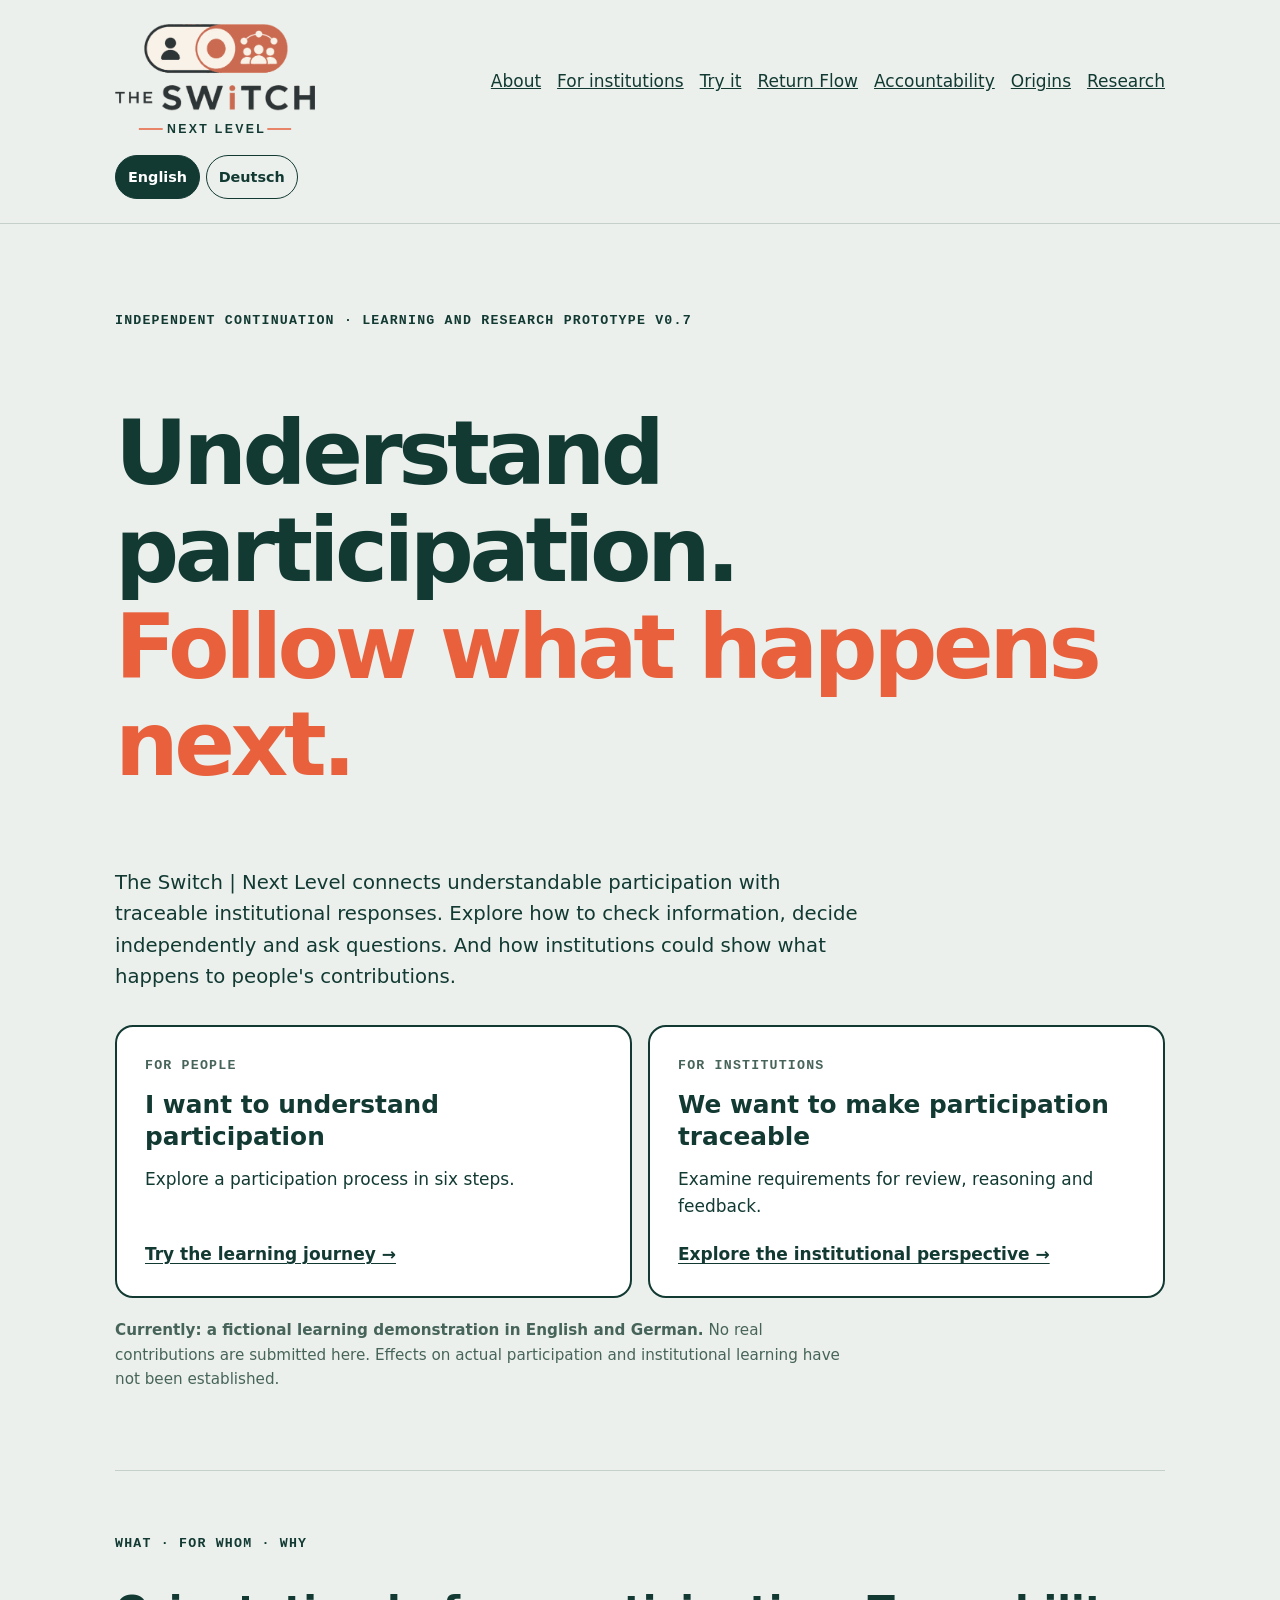
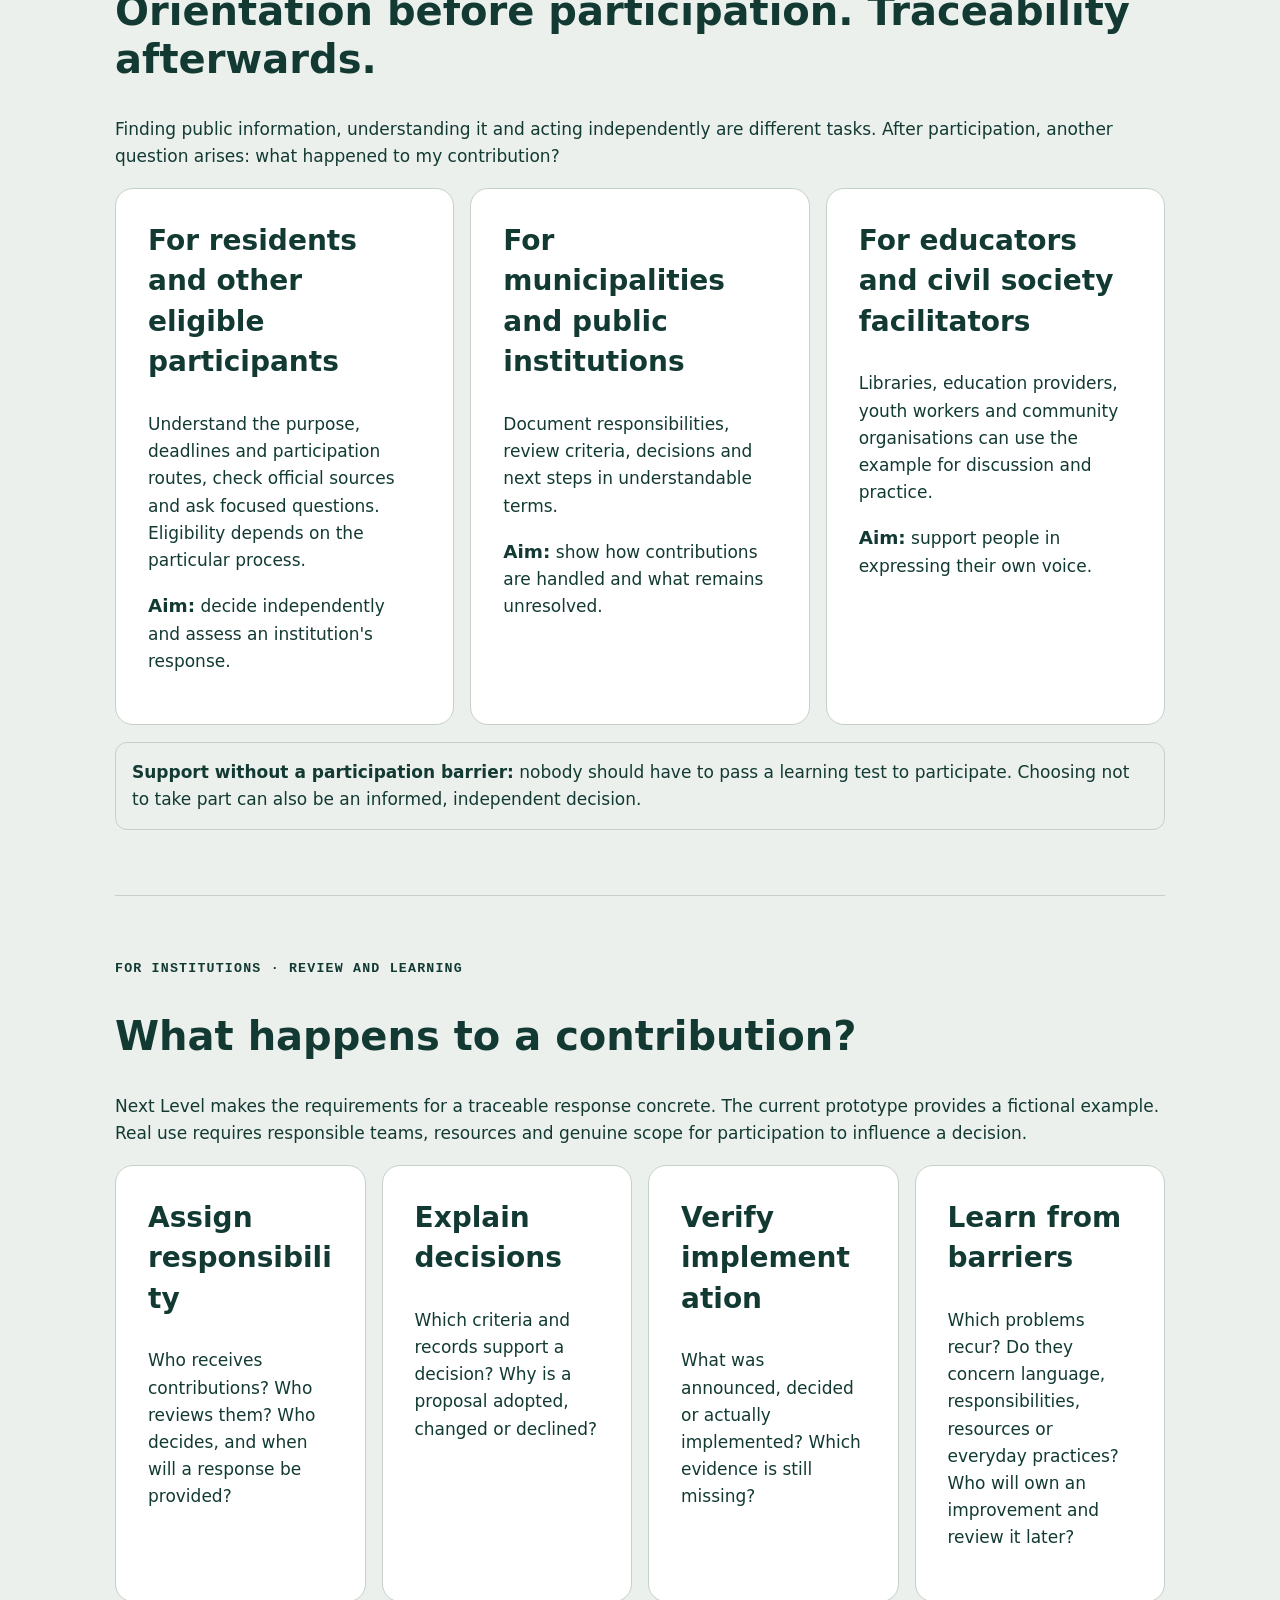
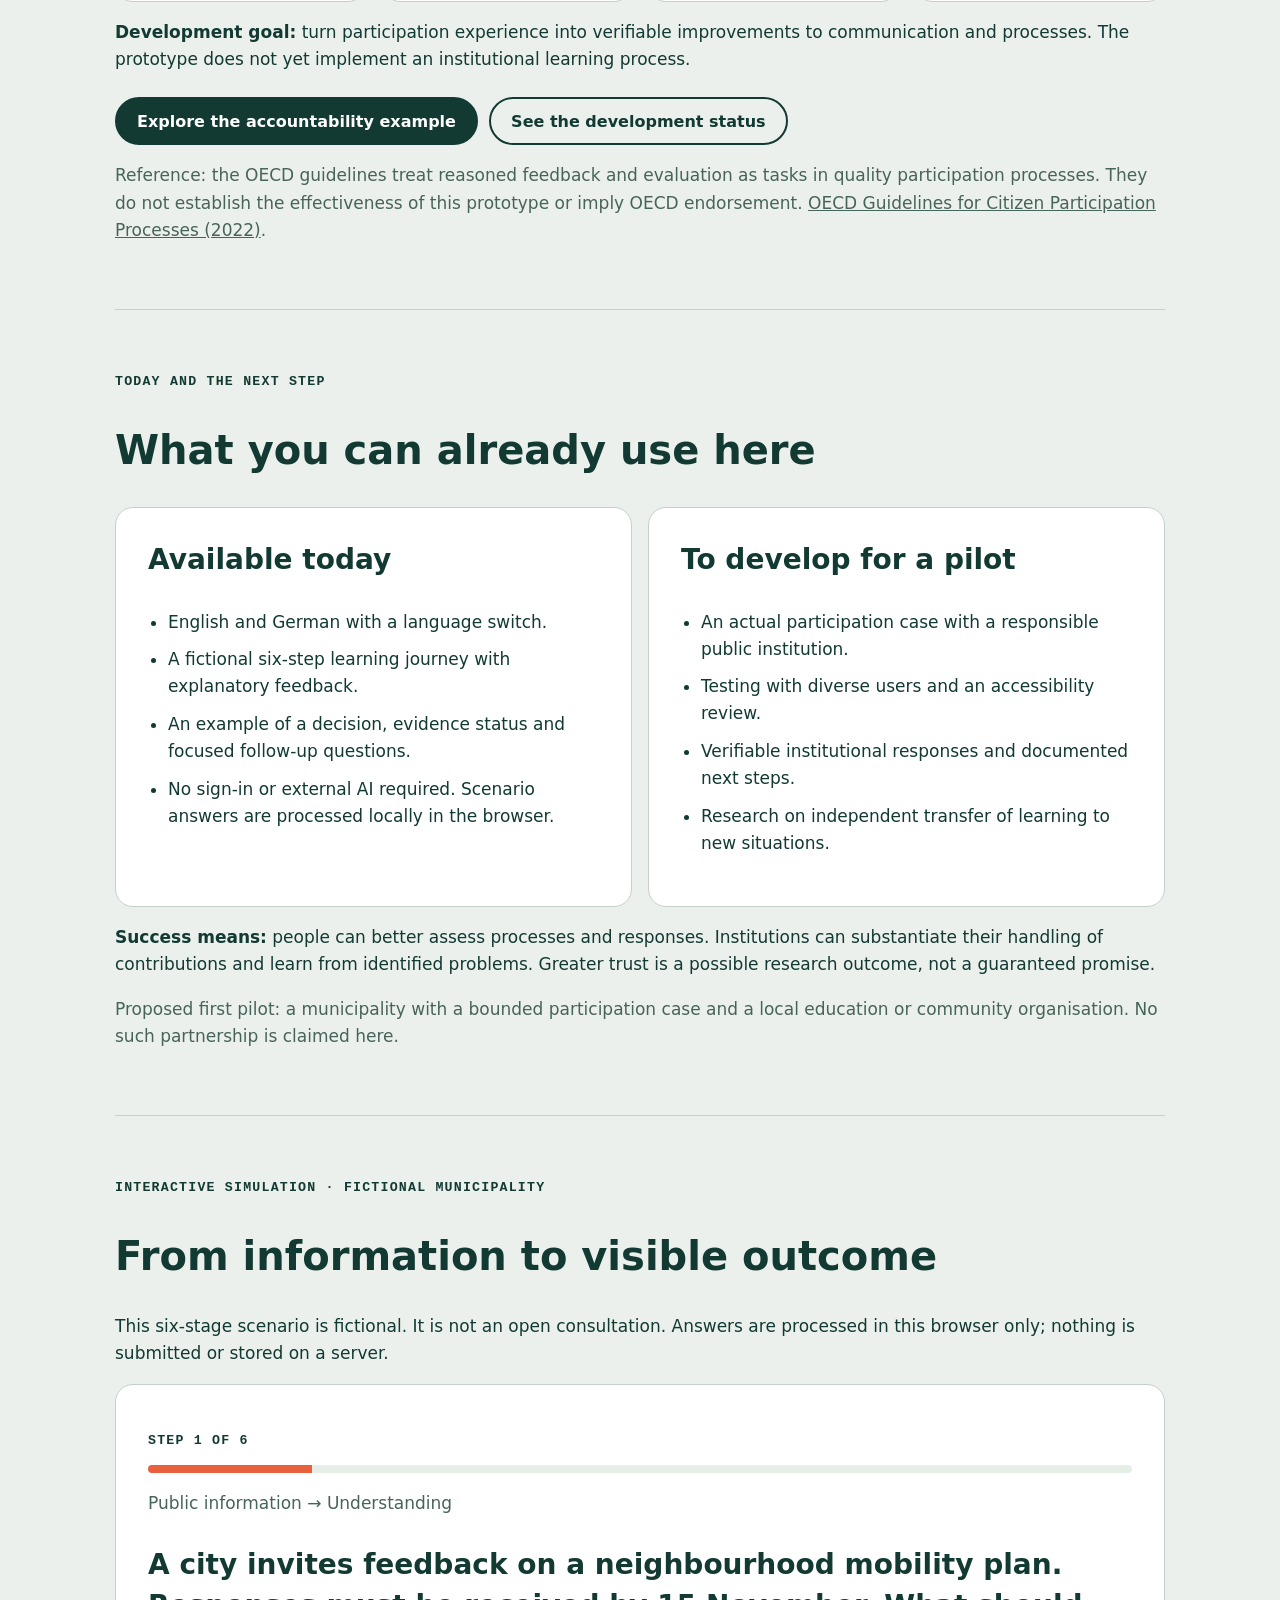
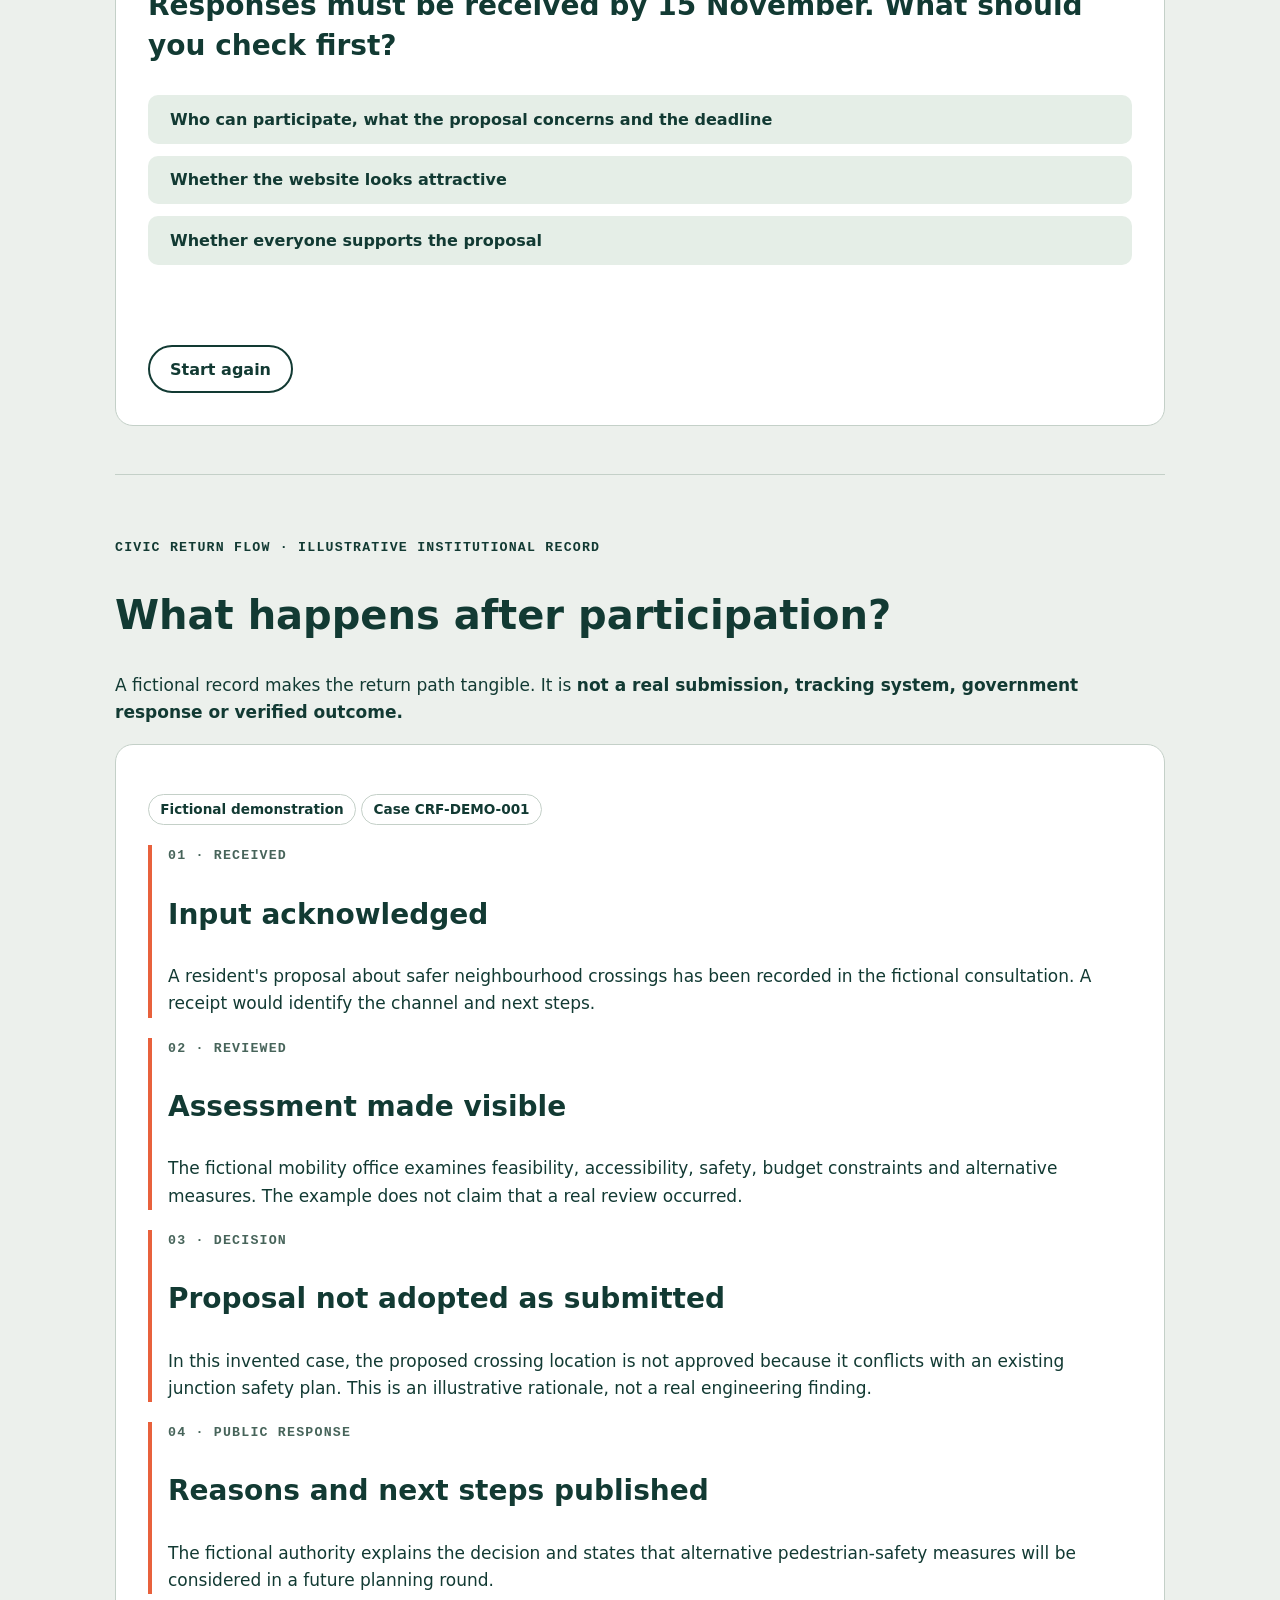
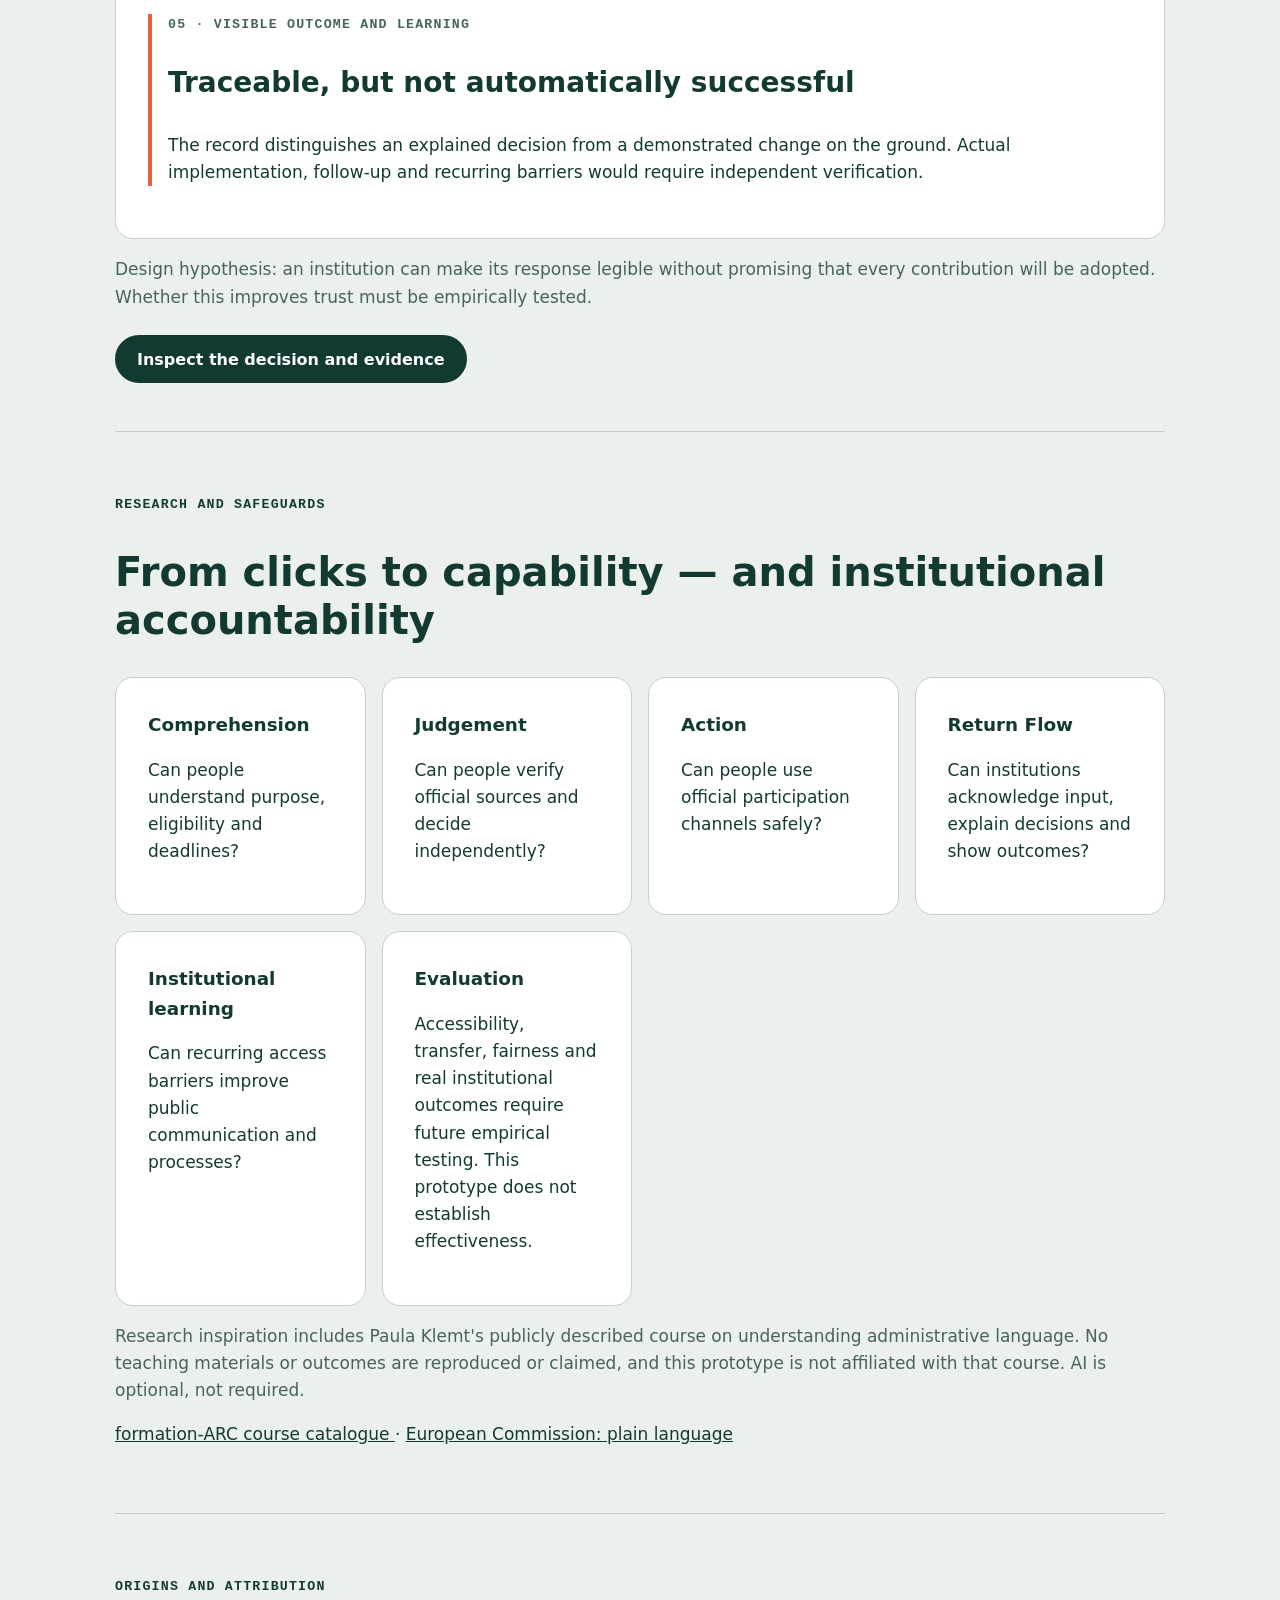
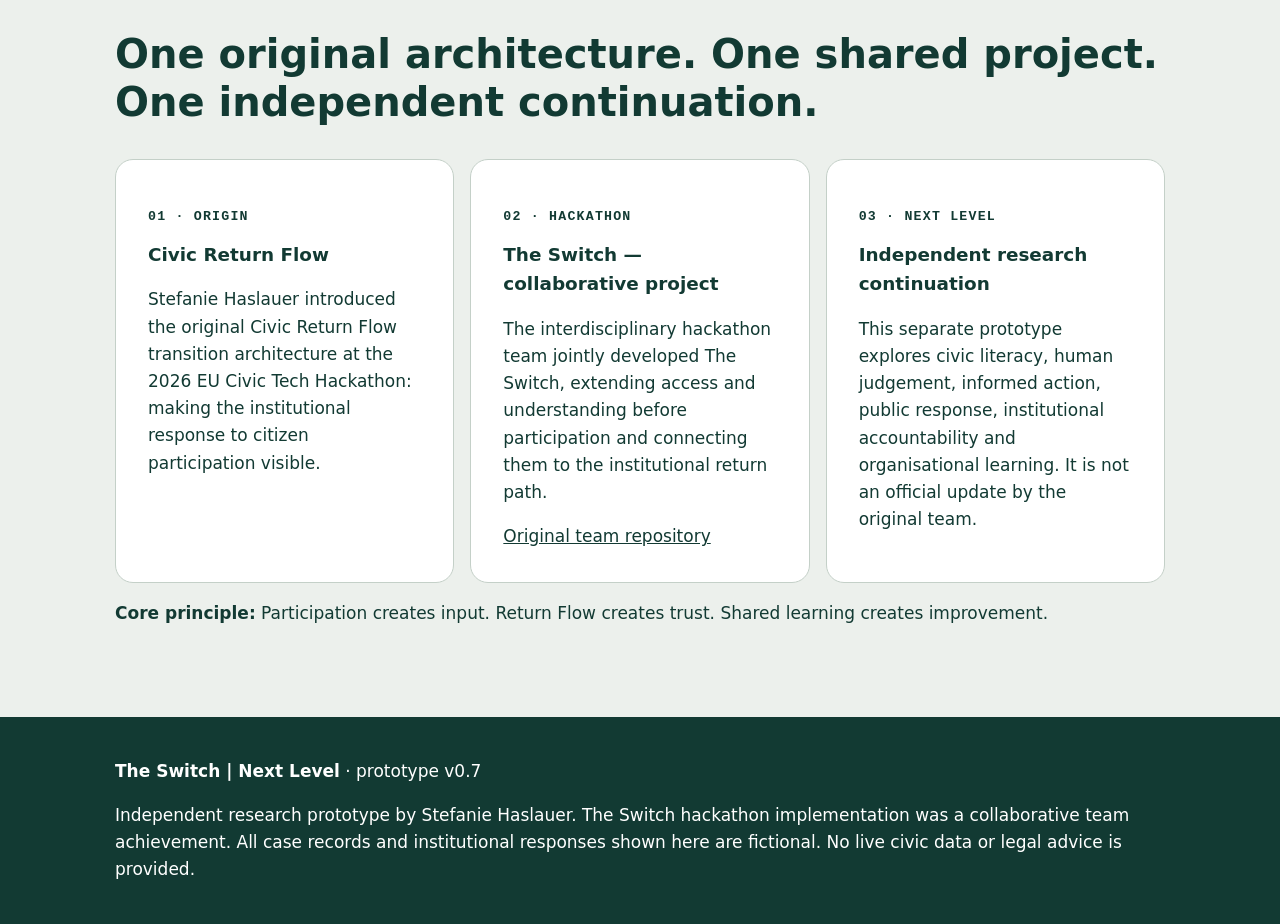
==== index.html @ 997b536d "Add files via upload" ====
<!doctype html>
<html lang="en">
<head>
<meta charset="utf-8">
<meta name="viewport" content="width=device-width, initial-scale=1">
<meta name="description" content="An independent, fictional civic participation prototype exploring understanding, informed action, institutional accountability and visible return flow.">
<title>The Switch | Next Level · English · v0.7</title>

<style>
:root {
  --ink: #123a33;
  --paper: #ecf0ec;
  --signal: #e8613c;
  --line: #c4d0c8;
  --muted: #47645a;
  --pale: #e5eee7;
}

* { box-sizing: border-box; }

html { scroll-behavior: smooth; }

body {
  margin: 0;
  background: var(--paper);
  color: var(--ink);
  font: 17px/1.6 system-ui, -apple-system, sans-serif;
}

header, main, footer {
  padding: 1.5rem max(5vw, calc((100vw - 1050px)/2));
}

header {
  display: flex;
  justify-content: space-between;
  gap: 1rem;
  flex-wrap: wrap;
  border-bottom: 1px solid var(--line);
}

nav {
  display: flex;
  gap: 1rem;
  flex-wrap: wrap;
}

a { color: inherit; }

a:focus-visible,
button:focus-visible {
  outline: 3px solid var(--signal);
  outline-offset: 4px;
}

h1 {
  font-size: clamp(2.8rem, 7vw, 5.6rem);
  line-height: 1.08;
  letter-spacing: -.05em;
}

h1 span,
.brand span {
  color: var(--signal);
}

h2 {
  font-size: clamp(1.7rem, 4vw, 2.5rem);
  line-height: 1.2;
}

h3 {
  font-size: clamp(1.35rem, 3.5vw, 1.75rem);
  line-height: 1.45;
}

.eyebrow,
.progress {
  font: 700 .83rem/1.6 ui-monospace, monospace;
  letter-spacing: .09em;
  text-transform: uppercase;
}

.hero { padding: 3rem 0 4rem; }

.lead {
  font-size: 1.23rem;
  max-width: 760px;
}

.section {
  padding: 3rem 0;
  border-top: 1px solid var(--line);
}

.grid {
  display: grid;
  grid-template-columns: repeat(auto-fit, minmax(min(100%,245px),1fr));
  gap: 1rem;
}

.card,
.demo,
.outcome {
  background: white;
  border: 1px solid var(--line);
  border-radius: 18px;
  padding: clamp(1.2rem,4vw,2rem);
}

.card strong { font-size: 1.15rem; }

.actions {
  display: flex;
  gap: .7rem;
  flex-wrap: wrap;
  margin-top: 1.5rem;
}

.button,
button {
  display: inline-block;
  border: 2px solid var(--ink);
  border-radius: 30px;
  background: var(--ink);
  color: white;
  padding: .8rem 1.25rem;
  font: 650 1rem system-ui;
  cursor: pointer;
  text-decoration: none;
  min-height: 48px;
}

.secondary {
  background: transparent;
  color: var(--ink);
}

.options {
  display: grid;
  gap: .75rem;
  margin: 1.5rem 0;
}

.options button {
  background: var(--pale);
  color: var(--ink);
  border-radius: 10px;
  border: 2px solid transparent;
  text-align: left;
  width: 100%;
  transition: border-color .15s;
}

.options button:hover:not(:disabled),
.options button.selected {
  border-color: var(--ink);
}

.options button.correct {
  border-color: #25725a;
  background: #e4f3ea;
}

.options button.incorrect {
  border-color: #a64d33;
  background: #fff0e9;
}

.options button:disabled {
  cursor: default;
  opacity: 1;
}

.feedback {
  font-weight: 650;
  min-height: 2rem;
}

.feedback[data-state="error"] {
  color: #963d29;
}

.muted { color: var(--muted); }

.track {
  height: 8px;
  background: var(--pale);
  border-radius: 8px;
  overflow: hidden;
}

.track span {
  display: block;
  height: 100%;
  background: var(--signal);
}

.record {
  border-left: 4px solid var(--signal);
  padding: 0 0 0 1rem;
  margin: 1.25rem 0;
}

.record p { margin: .3rem 0; }

.record .eyebrow { color: var(--muted); }

.pill {
  display: inline-block;
  border: 1px solid var(--line);
  border-radius: 999px;
  padding: .25rem .7rem;
  font-size: .85rem;
  font-weight: 700;
}

.notice {
  border: 1px solid var(--line);
  border-radius: 12px;
  padding: 1rem;
  background: var(--paper);
}

.hidden,
[hidden] {
  display: none !important;
}

footer {
  background: var(--ink);
  color: white;
}

footer a { color: #f5d77b; }

@media(max-width:600px) {
  header, main, footer {
    padding-left: 1rem;
    padding-right: 1rem;
  }

  .actions > * {
    width: 100%;
    text-align: center;
  }
}

@media(prefers-reduced-motion:reduce) {
  html { scroll-behavior: auto; }
  .options button { transition: none; }
}

.brand { display: inline-flex; flex: 0 0 auto; text-decoration: none; }
.brand-logo { display: block; width: 200px; max-width: 100%; height: auto; }
header { align-items: center; }
@media(max-width:600px) { .brand-logo { width: 174px; } }

.language-switch { display:flex; gap:.35rem; align-items:center; flex-wrap:wrap; }
.language-switch a { display:inline-flex; align-items:center; justify-content:center; min-height:44px; padding:.35rem .75rem; border:1px solid var(--ink); border-radius:999px; text-decoration:none; font:700 .9rem/1.3 system-ui,sans-serif; }
.language-switch a[aria-current="page"] { background:var(--ink); color:#fff; }
h1,h2,h3,.eyebrow,button { overflow-wrap:anywhere; }
html[lang="de"] h1 { font-size:clamp(2.4rem,6.6vw,5.2rem); hyphens:auto; }
@media(max-width:600px) { .language-switch { width:100%; } }

.entry-grid { display:grid; grid-template-columns:repeat(2,minmax(0,1fr)); gap:1rem; margin:2rem 0 1.25rem; }
.entry-card { display:flex; flex-direction:column; gap:.8rem; padding:clamp(1.2rem,3vw,1.75rem); border:2px solid var(--ink); border-radius:18px; background:#fff; text-decoration:none; min-width:0; }
.entry-card strong { font-size:clamp(1.25rem,2.5vw,1.55rem); line-height:1.3; }
.entry-card .eyebrow { color:var(--muted); }
.entry-link { margin-top:auto; padding-top:.5rem; font-weight:750; text-decoration:underline; text-underline-offset:.2em; }
.entry-card:hover { background:var(--pale); }
.prototype-note { max-width:76ch; font-size:.95rem; color:var(--muted); }
.card h3 { margin-top:0; }
.card ul { padding-left:1.25rem; }
.card li + li { margin-top:.65rem; }
@media(max-width:650px) { .entry-grid { grid-template-columns:minmax(0,1fr); } }
</style>
<link rel="alternate" hreflang="en" href="./index.html">
<link rel="alternate" hreflang="de" href="./index-de.html">
</head>

<body>

<header>
  <a class="brand" href="./index.html" aria-label="The Switch Next Level home"><img class="brand-logo" src="./assets/the-switch-next-level-logo.svg" alt="The Switch | Next Level" width="520" height="300"></a>

  <nav aria-label="Main navigation">
    <a href="#purpose">About</a>
    <a href="#institutions">For institutions</a>
    <a href="#demo">Try it</a>
    <a href="#return-flow">Return Flow</a>
    <a href="./accountability.html#decision">Accountability</a>
    <a href="#journey">Origins</a>
    <a href="#research">Research</a>
  </nav>
<nav class="language-switch" aria-label="Choose language"><a href="./index.html" lang="en" hreflang="en" aria-current="page">English</a><a href="./index-de.html" lang="de" hreflang="de">Deutsch</a></nav></header>

<main>

<section class="hero" aria-labelledby="hero-title">
<p class="eyebrow">Independent continuation · Learning and research prototype v0.7</p>
<h1 id="hero-title">Understand participation.<br><span>Follow what happens next.</span></h1>
<p class="lead">The Switch | Next Level connects understandable participation with traceable institutional responses. Explore how to check information, decide independently and ask questions. And how institutions could show what happens to people's contributions.</p>
<div class="entry-grid">
<a class="entry-card" href="#demo"><span class="eyebrow">For people</span><strong>I want to understand participation</strong><span>Explore a participation process in six steps.</span><span class="entry-link">Try the learning journey →</span></a>
<a class="entry-card" href="#institutions"><span class="eyebrow">For institutions</span><strong>We want to make participation traceable</strong><span>Examine requirements for review, reasoning and feedback.</span><span class="entry-link">Explore the institutional perspective →</span></a>
</div>
<p class="prototype-note"><strong>Currently: a fictional learning demonstration in English and German.</strong> No real contributions are submitted here. Effects on actual participation and institutional learning have not been established.</p>
</section>
<section class="section" id="purpose" aria-labelledby="purpose-title">
<p class="eyebrow">What · for whom · why</p><h2 id="purpose-title">Orientation before participation. Traceability afterwards.</h2>
<p>Finding public information, understanding it and acting independently are different tasks. After participation, another question arises: what happened to my contribution?</p>
<div class="grid">
<article class="card"><h3>For residents and other eligible participants</h3><p>Understand the purpose, deadlines and participation routes, check official sources and ask focused questions. Eligibility depends on the particular process.</p><p><strong>Aim:</strong> decide independently and assess an institution's response.</p></article>
<article class="card"><h3>For municipalities and public institutions</h3><p>Document responsibilities, review criteria, decisions and next steps in understandable terms.</p><p><strong>Aim:</strong> show how contributions are handled and what remains unresolved.</p></article>
<article class="card"><h3>For educators and civil society facilitators</h3><p>Libraries, education providers, youth workers and community organisations can use the example for discussion and practice.</p><p><strong>Aim:</strong> support people in expressing their own voice.</p></article>
</div>
<p class="notice"><strong>Support without a participation barrier:</strong> nobody should have to pass a learning test to participate. Choosing not to take part can also be an informed, independent decision.</p>
</section>
<section class="section" id="institutions" aria-labelledby="institutions-title">
<p class="eyebrow">For institutions · Review and learning</p><h2 id="institutions-title">What happens to a contribution?</h2>
<p>Next Level makes the requirements for a traceable response concrete. The current prototype provides a fictional example. Real use requires responsible teams, resources and genuine scope for participation to influence a decision.</p>
<div class="grid">
<article class="card"><h3>Assign responsibility</h3><p>Who receives contributions? Who reviews them? Who decides, and when will a response be provided?</p></article>
<article class="card"><h3>Explain decisions</h3><p>Which criteria and records support a decision? Why is a proposal adopted, changed or declined?</p></article>
<article class="card"><h3>Verify implementation</h3><p>What was announced, decided or actually implemented? Which evidence is still missing?</p></article>
<article class="card"><h3>Learn from barriers</h3><p>Which problems recur? Do they concern language, responsibilities, resources or everyday practices? Who will own an improvement and review it later?</p></article>
</div>
<p><strong>Development goal:</strong> turn participation experience into verifiable improvements to communication and processes. The prototype does not yet implement an institutional learning process.</p>
<div class="actions"><a class="button" href="./accountability.html#decision">Explore the accountability example</a><a class="button secondary" href="#status">See the development status</a></div>
<p class="muted">Reference: the OECD guidelines treat reasoned feedback and evaluation as tasks in quality participation processes. They do not establish the effectiveness of this prototype or imply OECD endorsement. <a href="https://doi.org/10.1787/f765caf6-en">OECD Guidelines for Citizen Participation Processes (2022)</a>.</p>
</section>
<section class="section" id="status" aria-labelledby="status-title">
<p class="eyebrow">Today and the next step</p><h2 id="status-title">What you can already use here</h2>
<div class="grid">
<article class="card"><h3>Available today</h3><ul><li>English and German with a language switch.</li><li>A fictional six-step learning journey with explanatory feedback.</li><li>An example of a decision, evidence status and focused follow-up questions.</li><li>No sign-in or external AI required. Scenario answers are processed locally in the browser.</li></ul></article>
<article class="card"><h3>To develop for a pilot</h3><ul><li>An actual participation case with a responsible public institution.</li><li>Testing with diverse users and an accessibility review.</li><li>Verifiable institutional responses and documented next steps.</li><li>Research on independent transfer of learning to new situations.</li></ul></article>
</div>
<p><strong>Success means:</strong> people can better assess processes and responses. Institutions can substantiate their handling of contributions and learn from identified problems. Greater trust is a possible research outcome, not a guaranteed promise.</p>
<p class="muted">Proposed first pilot: a municipality with a bounded participation case and a local education or community organisation. No such partnership is claimed here.</p>
</section>



<section class="section" id="demo">

  <p class="eyebrow">
    Interactive simulation · fictional municipality
  </p>

  <h2>From information to visible outcome</h2>

  <p>
    This six-stage scenario is fictional.
    It is not an open consultation.
    Answers are processed in this browser only;
    nothing is submitted or stored on a server.
  </p>

  <div class="demo"
       id="scenario"
       aria-label="Interactive civic participation scenario">

    <p class="progress" id="progress">STEP 1 OF 6</p>

    <div class="track" aria-hidden="true">
      <span id="bar" style="width:16.67%"></span>
    </div>

    <p class="muted" id="stage"></p>
    <h3 id="question"></h3>

    <div class="options"
         id="options"
         role="group"
         aria-label="Answer choices">
    </div>

    <p class="feedback"
       id="feedback"
       role="status"
       aria-live="polite">
    </p>

    <div class="actions">
      <button id="next" type="button" hidden>
        Continue
      </button>

      <button id="restart"
              type="button"
              class="secondary">
        Start again
      </button>
    </div>

  </div>

  <div class="outcome hidden"
       id="completion"
       tabindex="-1"
       aria-labelledby="complete-heading">

    <p class="eyebrow">Journey complete · 6 of 6</p>

    <h3 id="complete-heading">
      You have reached the institutional return path.
    </h3>

    <p>
      You checked the information, interpreted the deadline,
      verified the source, made an independent choice
      and explored what an accountable public response could look like.
    </p>

    <p>
      <strong>The important distinction:</strong>
      This is a learning demonstration, not evidence that a real
      institution has responded or that trust has increased.
    </p>

    <div class="actions">

      <a class="button" href="#return-flow">
        Inspect the fictional return record
      </a>

      <a class="button secondary"
         href="./accountability.html#decision">
        Examine institutional accountability
      </a>

      <button id="play-again"
              class="secondary"
              type="button">
        Play again
      </button>

    </div>
  </div>

</section>

<section class="section" id="return-flow">

  <p class="eyebrow">
    Civic Return Flow · illustrative institutional record
  </p>

  <h2>What happens after participation?</h2>

  <p>
    A fictional record makes the return path tangible.
    It is <strong>not a real submission, tracking system,
    government response or verified outcome.</strong>
  </p>

  <div class="outcome">

    <p>
      <span class="pill">Fictional demonstration</span>
      <span class="pill">Case CRF-DEMO-001</span>
    </p>

    <div class="record">
      <p class="eyebrow">01 · Received</p>
      <h3>Input acknowledged</h3>
      <p>
        A resident's proposal about safer neighbourhood crossings
        has been recorded in the fictional consultation.
        A receipt would identify the channel and next steps.
      </p>
    </div>

    <div class="record">
      <p class="eyebrow">02 · Reviewed</p>
      <h3>Assessment made visible</h3>
      <p>
        The fictional mobility office examines feasibility,
        accessibility, safety, budget constraints and alternative measures.
        The example does not claim that a real review occurred.
      </p>
    </div>

    <div class="record">
      <p class="eyebrow">03 · Decision</p>
      <h3>Proposal not adopted as submitted</h3>
      <p>
        In this invented case, the proposed crossing location
        is not approved because it conflicts with an existing
        junction safety plan.
        This is an illustrative rationale,
        not a real engineering finding.
      </p>
    </div>

    <div class="record">
      <p class="eyebrow">04 · Public response</p>
      <h3>Reasons and next steps published</h3>
      <p>
        The fictional authority explains the decision and states
        that alternative pedestrian-safety measures will be considered
        in a future planning round.
      </p>
    </div>

    <div class="record">
      <p class="eyebrow">05 · Visible outcome and learning</p>
      <h3>Traceable, but not automatically successful</h3>
      <p>
        The record distinguishes an explained decision
        from a demonstrated change on the ground.
        Actual implementation, follow-up and recurring barriers
        would require independent verification.
      </p>
    </div>

  </div>

  <p class="muted">
    Design hypothesis: an institution can make its response legible
    without promising that every contribution will be adopted.
    Whether this improves trust must be empirically tested.
  </p>

  <div class="actions">
    <a class="button"
       href="./accountability.html#decision">
      Inspect the decision and evidence
    </a>
  </div>

</section>

<section class="section" id="research">

  <p class="eyebrow">Research and safeguards</p>

  <h2>
    From clicks to capability —
    and institutional accountability
  </h2>

  <div class="grid">

    <article class="card">
      <strong>Comprehension</strong>
      <p>
        Can people understand purpose, eligibility and deadlines?
      </p>
    </article>

    <article class="card">
      <strong>Judgement</strong>
      <p>
        Can people verify official sources and decide independently?
      </p>
    </article>

    <article class="card">
      <strong>Action</strong>
      <p>
        Can people use official participation channels safely?
      </p>
    </article>

    <article class="card">
      <strong>Return Flow</strong>
      <p>
        Can institutions acknowledge input,
        explain decisions and show outcomes?
      </p>
    </article>

    <article class="card">
      <strong>Institutional learning</strong>
      <p>
        Can recurring access barriers improve
        public communication and processes?
      </p>
    </article>

    <article class="card">
      <strong>Evaluation</strong>
      <p>
        Accessibility, transfer, fairness and real institutional
        outcomes require future empirical testing.
        This prototype does not establish effectiveness.
      </p>
    </article>

  </div>

  <p class="muted">
    Research inspiration includes Paula Klemt's publicly described
    course on understanding administrative language.
    No teaching materials or outcomes are reproduced or claimed,
    and this prototype is not affiliated with that course.
    AI is optional, not required.
  </p>

  <p>
    <a href="https://formation-arc.ch/de/kursangebot">
      formation-ARC course catalogue
    </a>
    ·
    <a href="https://commission.europa.eu/about/departments-and-executive-agencies/translation/plain-language_en">
      European Commission: plain language
    </a>
  </p>

</section>

<section class="section" id="journey">

  <p class="eyebrow">Origins and attribution</p>

  <h2>
    One original architecture.
    One shared project.
    One independent continuation.
  </h2>

  <div class="grid">

    <article class="card">
      <p class="eyebrow">01 · Origin</p>
      <strong>Civic Return Flow</strong>
      <p>
        Stefanie Haslauer introduced the original Civic Return Flow
        transition architecture at the 2026 EU Civic Tech Hackathon:
        making the institutional response to citizen participation visible.
      </p>
    </article>

    <article class="card">
      <p class="eyebrow">02 · Hackathon</p>
      <strong>The Switch — collaborative project</strong>
      <p>
        The interdisciplinary hackathon team jointly developed The Switch,
        extending access and understanding before participation and
        connecting them to the institutional return path.
      </p>
      <a href="https://github.com/kogre/the-switch">
        Original team repository
      </a>
    </article>

    <article class="card">
      <p class="eyebrow">03 · Next Level</p>
      <strong>Independent research continuation</strong>
      <p>
        This separate prototype explores civic literacy, human judgement,
        informed action, public response, institutional accountability
        and organisational learning.
        It is not an official update by the original team.
      </p>
    </article>

  </div>

  <p>
    <strong>Core principle:</strong>
    Participation creates input.
    Return Flow creates trust.
    Shared learning creates improvement.
  </p>

</section>
</main>

<footer>
  <p>
    <strong>The Switch | Next Level</strong>
    · prototype v0.7
  </p>

  <p>
    Independent research prototype by Stefanie Haslauer.
    The Switch hackathon implementation was a collaborative team achievement.
    All case records and institutional responses shown here are fictional.
    No live civic data or legal advice is provided.
  </p>
</footer>

<script>
'use strict';

const steps = [
  {
    stage: 'Public information → Understanding',
    q: 'A city invites feedback on a neighbourhood mobility plan. Responses must be received by 15 November. What should you check first?',
    a: [
      'Who can participate, what the proposal concerns and the deadline',
      'Whether the website looks attractive',
      'Whether everyone supports the proposal'
    ],
    right: 0,
    why: 'Correct. Establish the purpose, eligibility and deadline before choosing whether to participate.',
    hint: 'Check the consultation’s purpose, eligibility criteria and actual deadline.'
  },
  {
    stage: 'Understanding → Context translation',
    q: 'What does “Submissions must be received by 15 November” mean?',
    a: [
      'I can submit at any later date',
      'My response must reach the organiser by the deadline',
      'The public meeting takes place on that date'
    ],
    right: 1,
    why: 'Correct. The organiser must receive the response by the deadline; it is not necessarily an event date.',
    hint: 'Focus on the difference between sending a response and the organiser receiving it.'
  },
  {
    stage: 'Context translation → Human judgement',
    q: 'A social media post claims to link to the official consultation. What should you do?',
    a: [
      'Share the link with my personal details',
      'Check the municipality’s verified website',
      'Assume it is genuine because it looks professional'
    ],
    right: 1,
    why: 'Correct. Verify the official source before acting.',
    hint: 'A professional appearance does not establish authenticity.'
  },
  {
    stage: 'Human judgement → Citizen voice',
    q: 'How can you participate while protecting your autonomy and privacy?',
    a: [
      'Post sensitive details on a public forum',
      'Let an AI submit an opinion without reviewing it',
      'Use the verified official channel and review what I submit'
    ],
    right: 2,
    why: 'Correct. Your contribution should remain your informed choice. Nothing is submitted in this simulation.',
    hint: 'Keep control of your own contribution and avoid disclosing unnecessary personal data.'
  },
  {
    stage: 'Citizen voice → Institutional review',
    q: 'After a real submission, what should an accountable institution ideally provide?',
    a: [
      'Acknowledgement and an explanation of the review process',
      'A guarantee that every suggestion is adopted',
      'No information until the final decision'
    ],
    right: 0,
    why: 'Correct. Acknowledgement and review transparency make the institutional return path visible. This is a design goal, not a claim about a real city.',
    hint: 'Accountability means showing how input is handled, not guaranteeing acceptance.'
  },
  {
    stage: 'Institutional review → Public response → Visible outcome',
    q: 'The fictional city does not adopt your suggestion. What response supports trust and learning?',
    a: [
      'Delete feedback expressing disagreement',
      'Explain the decision, publish reasons and show next steps',
      'Send only a generic thank-you'
    ],
    right: 1,
    why: 'Correct. A reasoned public response helps close the loop even when a proposal is rejected.',
    hint: 'A useful return path explains both what happened and why.'
  }
];

const $ = id => document.getElementById(id);

let step = 0;
let answered = false;
let selected = -1;

function render() {
  const item = steps[step];

  answered = false;
  selected = -1;

  $('scenario').classList.remove('hidden');
  $('completion').classList.add('hidden');

  $('progress').textContent =
    `STEP ${step + 1} OF ${steps.length}`;

  $('bar').style.width =
    `${100 * (step + 1) / steps.length}%`;

  $('stage').textContent = item.stage;
  $('question').textContent = item.q;
  $('feedback').textContent = '';

  $('feedback').removeAttribute('data-state');
  $('next').hidden = true;
  $('options').replaceChildren();

  item.a.forEach((answer, i) => {
    const button = document.createElement('button');

    button.type = 'button';
    button.textContent = answer;
    button.setAttribute('aria-pressed', 'false');

    button.addEventListener('click', () => choose(i));

    $('options').appendChild(button);
  });
}

function choose(i) {
  if (answered) return;

  const item = steps[step];
  const buttons = Array.from(
    $('options').querySelectorAll('button')
  );

  buttons.forEach(button => {
    button.classList.remove('selected', 'incorrect', 'correct');
    button.setAttribute('aria-pressed', 'false');
  });

  selected = i;

  buttons[i].classList.add('selected');
  buttons[i].setAttribute('aria-pressed', 'true');

  if (i === item.right) {
    answered = true;

    buttons[i].classList.add('correct');

    buttons.forEach(button => {
      button.disabled = true;
    });

    $('feedback').textContent = item.why;
    $('feedback').removeAttribute('data-state');

    $('next').hidden = false;

    $('next').textContent =
      step === steps.length - 1
        ? 'View your outcome'
        : 'Continue';

  } else {
    buttons[i].classList.add('incorrect');

    $('feedback').textContent =
      `Not quite. ${item.hint} Try another answer.`;

    $('feedback').setAttribute('data-state', 'error');
  }
}

function restart() {
  step = 0;
  render();

  $('progress').scrollIntoView({
    block: 'center'
  });
}

$('next').addEventListener('click', () => {
  if (!answered) return;

  if (step === steps.length - 1) {
    $('scenario').classList.add('hidden');
    $('completion').classList.remove('hidden');
    $('completion').focus();
    return;
  }

  step++;
  render();

  $('progress').scrollIntoView({
    block: 'center'
  });
});

$('restart').addEventListener('click', restart);
$('play-again').addEventListener('click', restart);

render();
</script>

<script>document.querySelectorAll(".language-switch a").forEach(link => { link.addEventListener("click", () => { link.hash = window.location.hash; }); });</script>
</body>
</html>
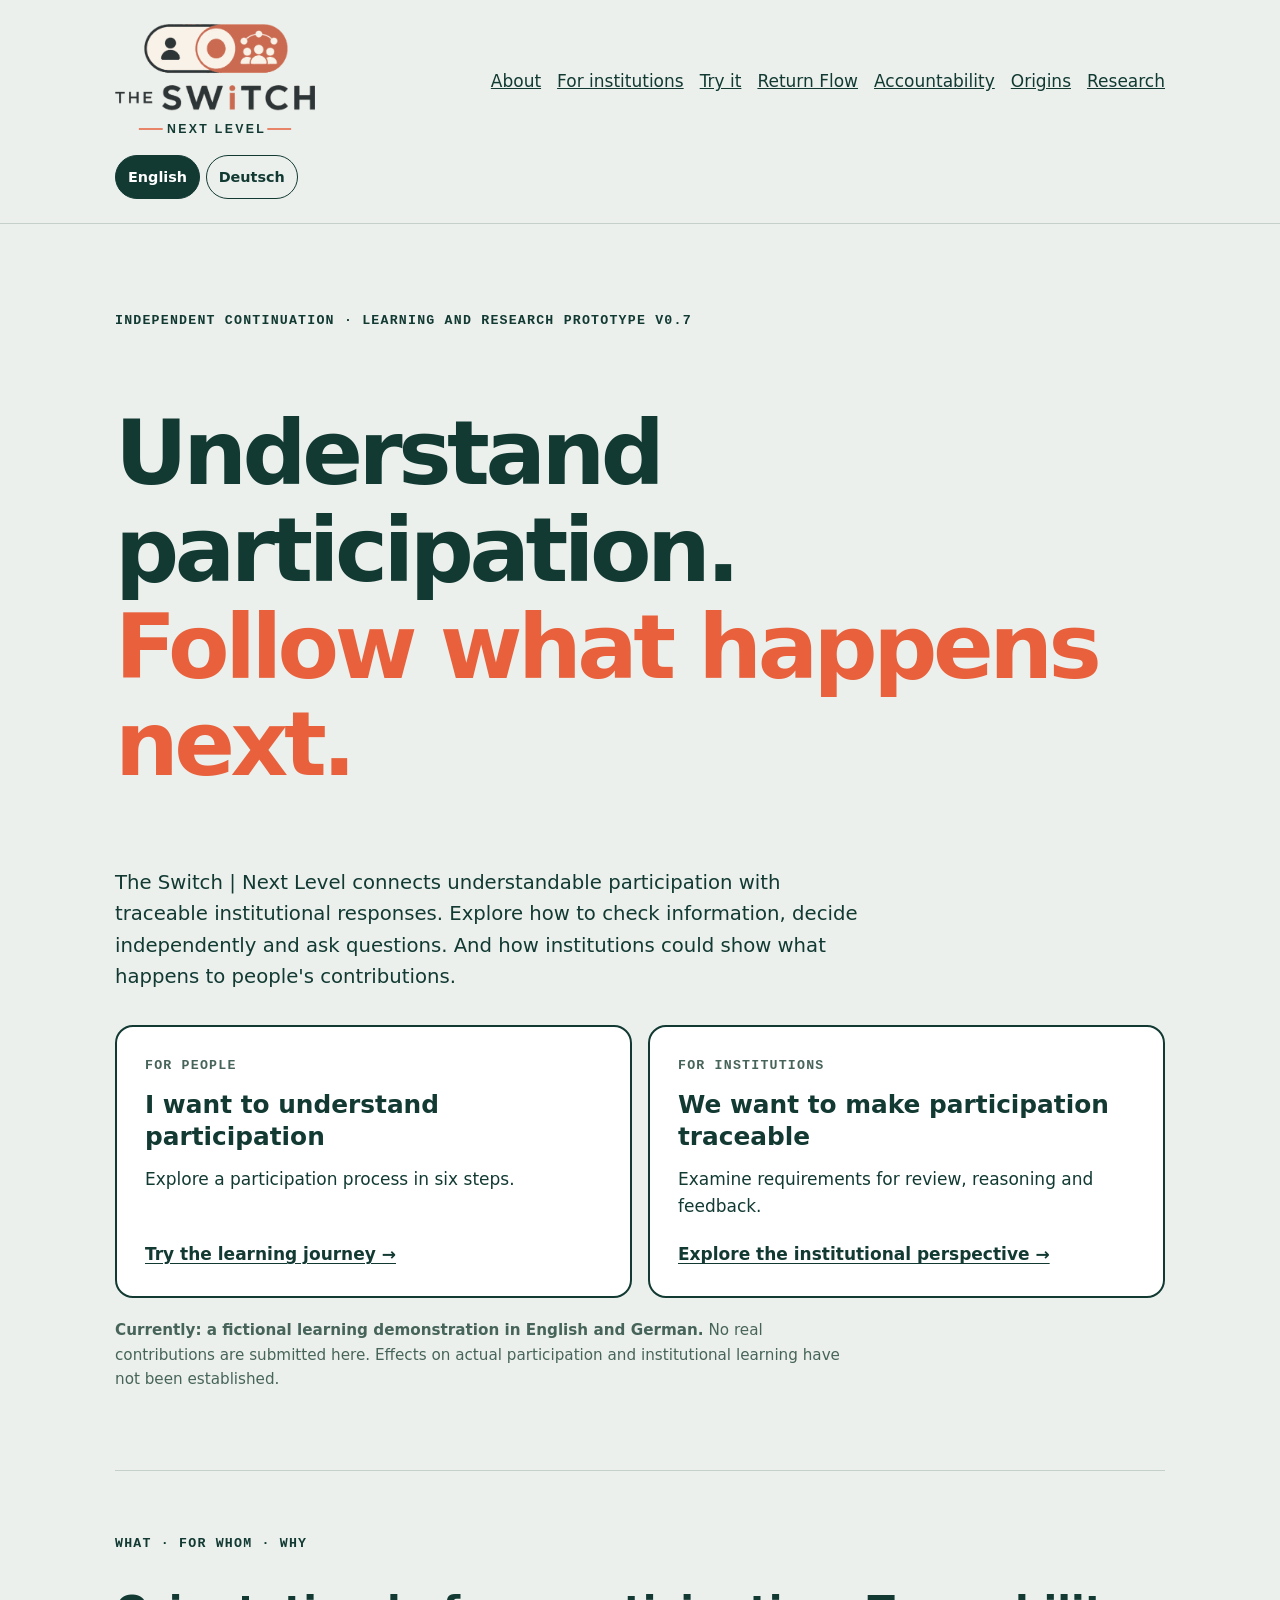
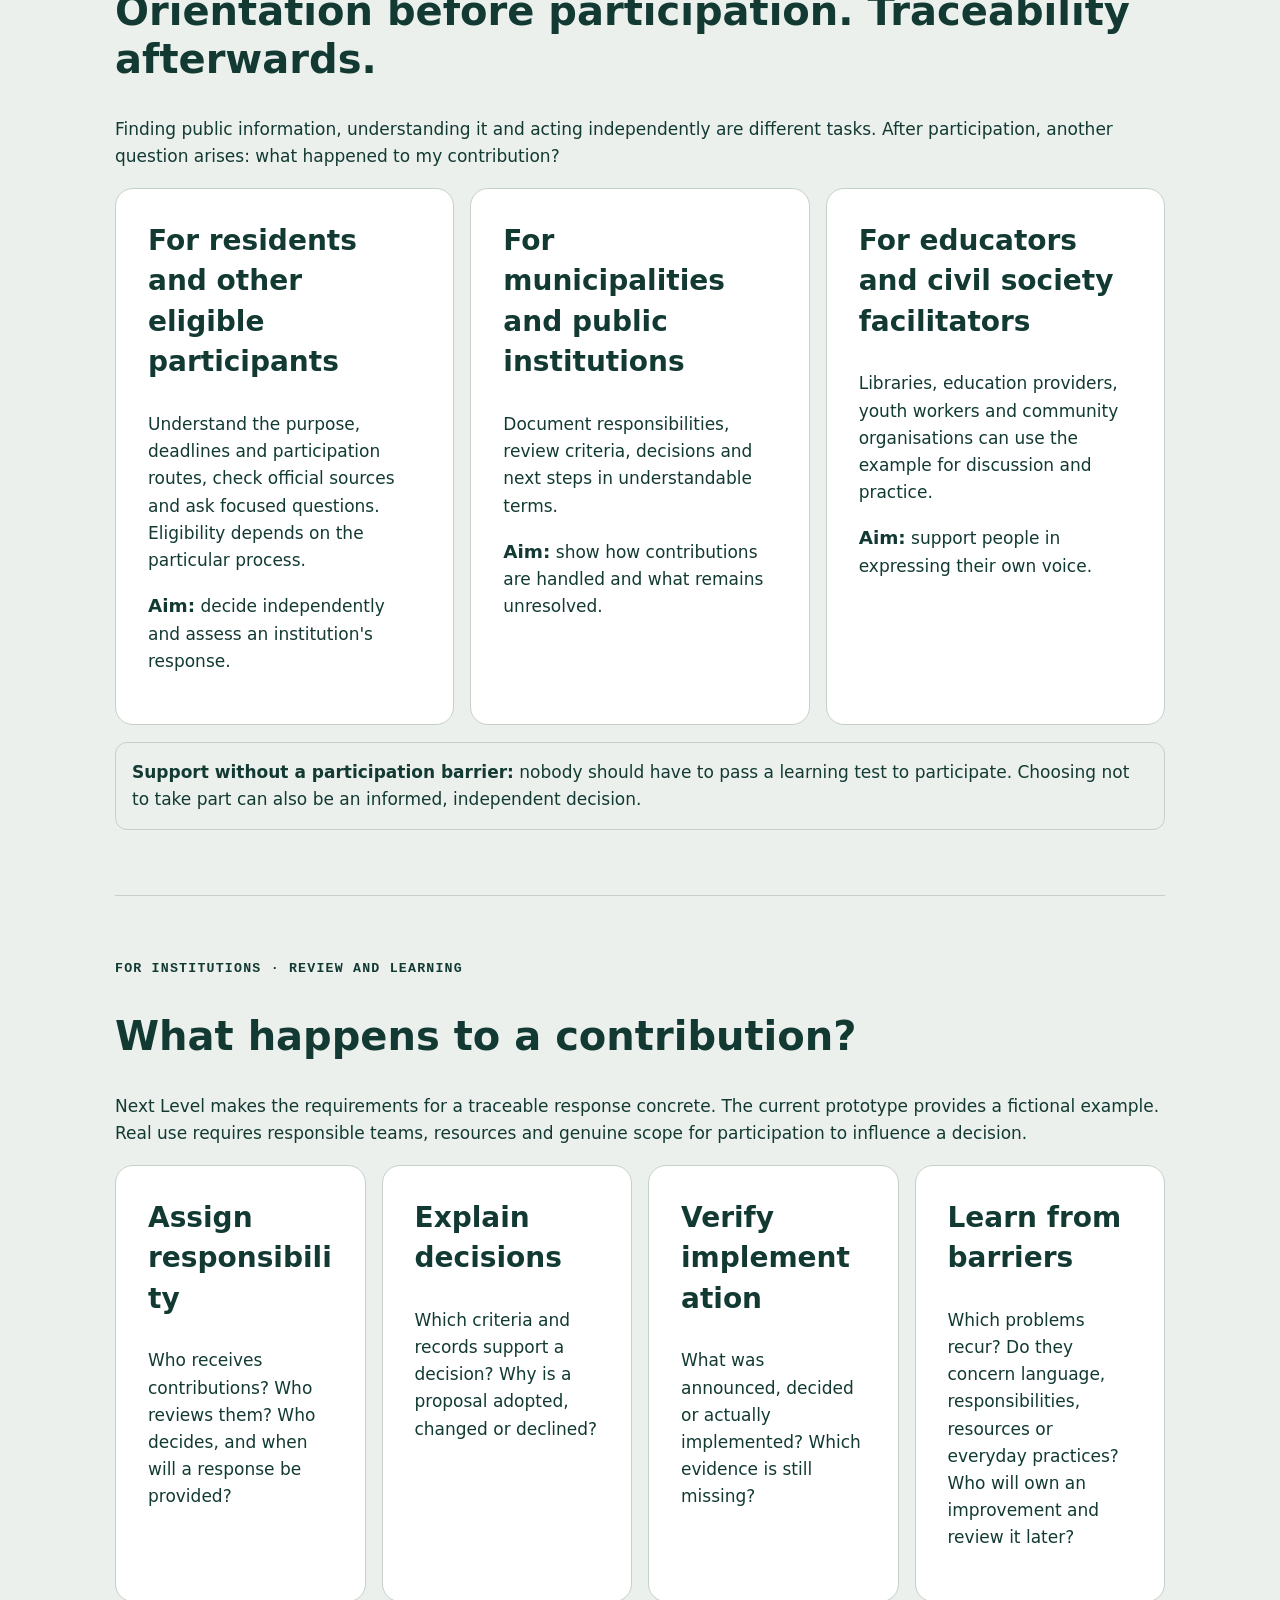
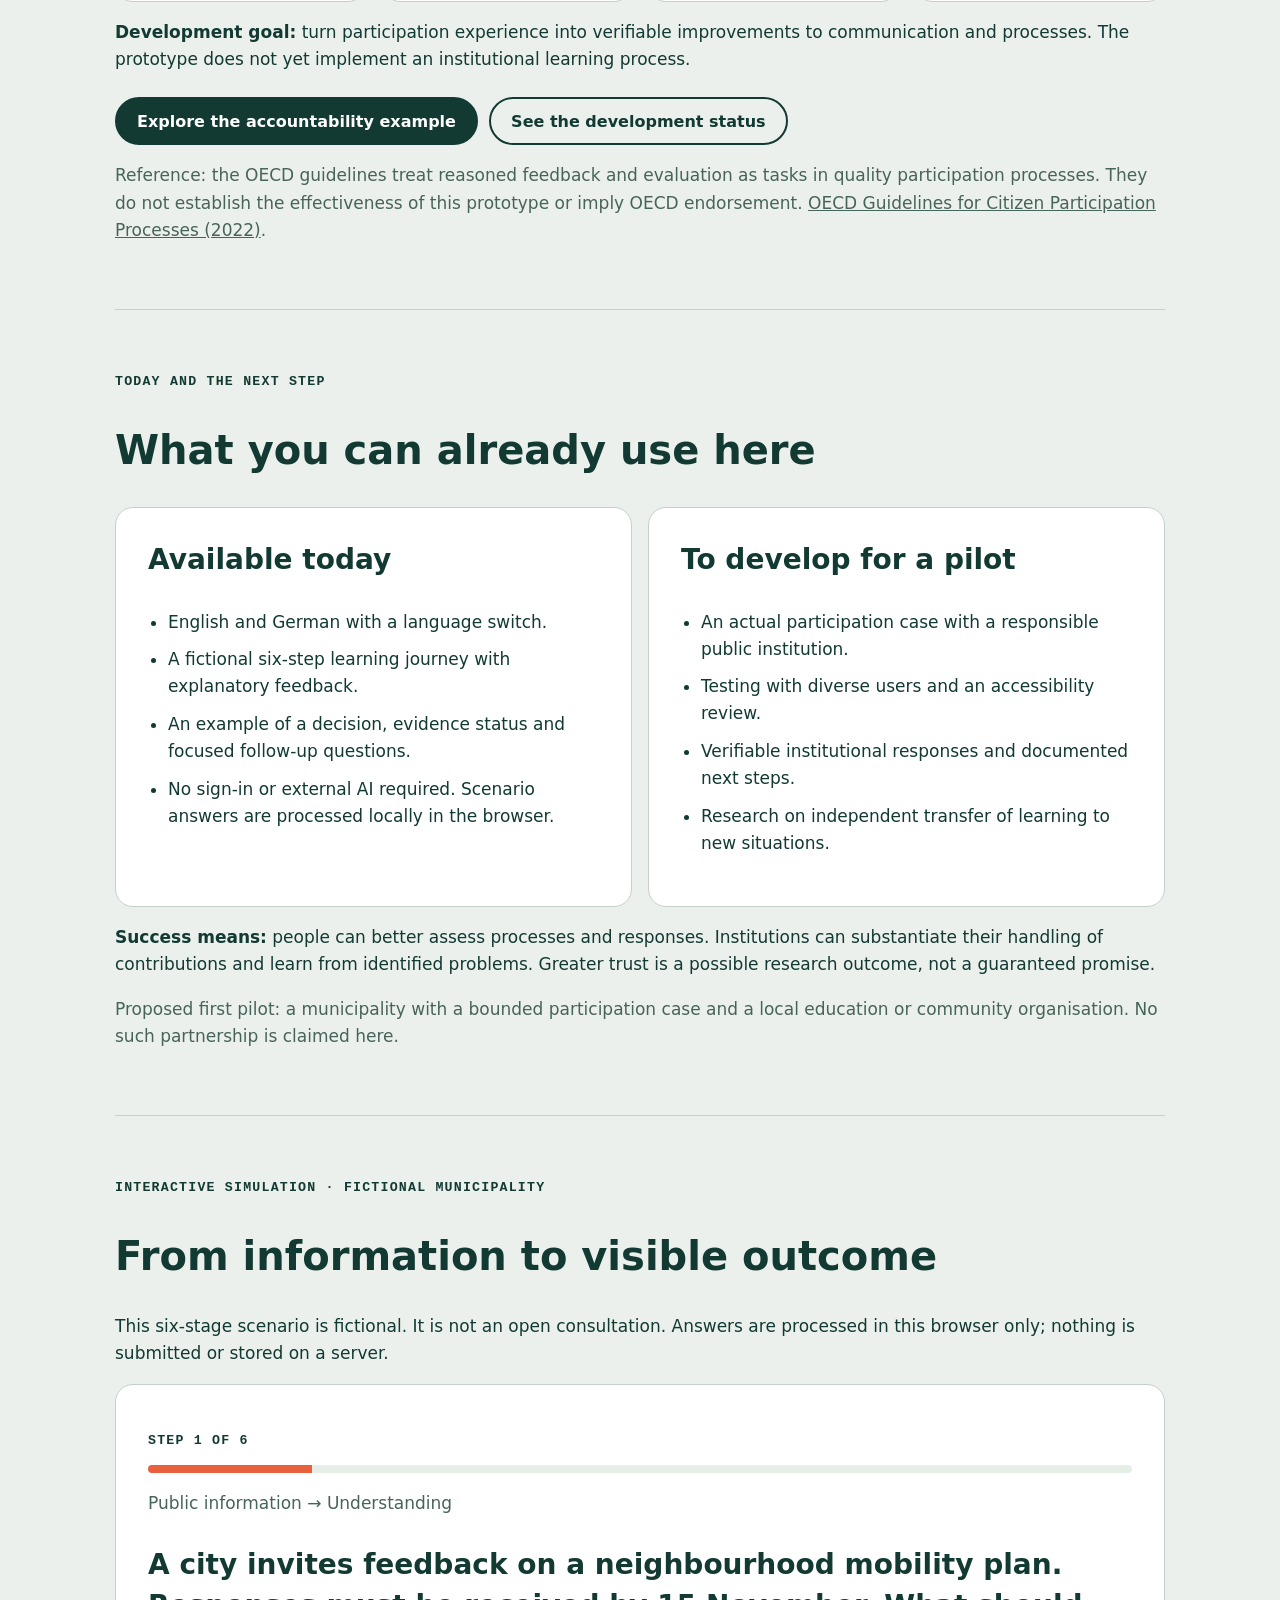
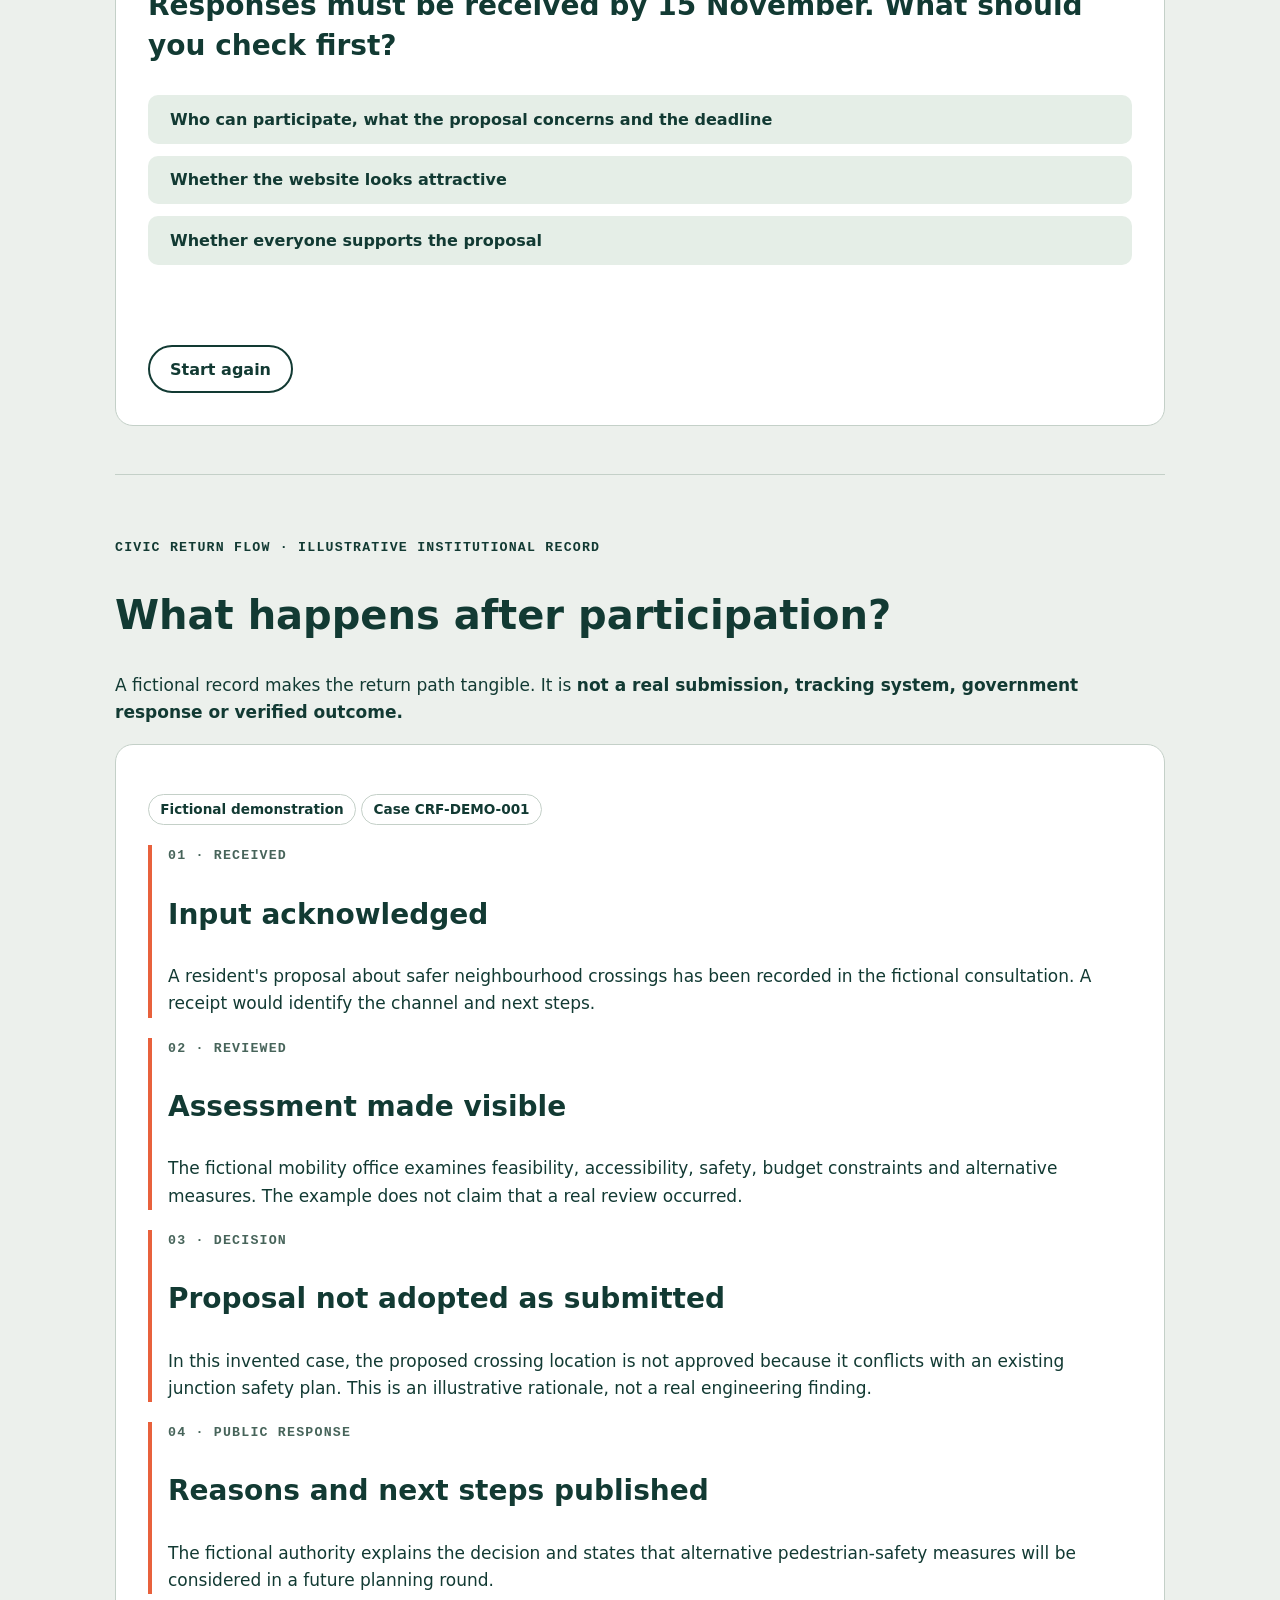
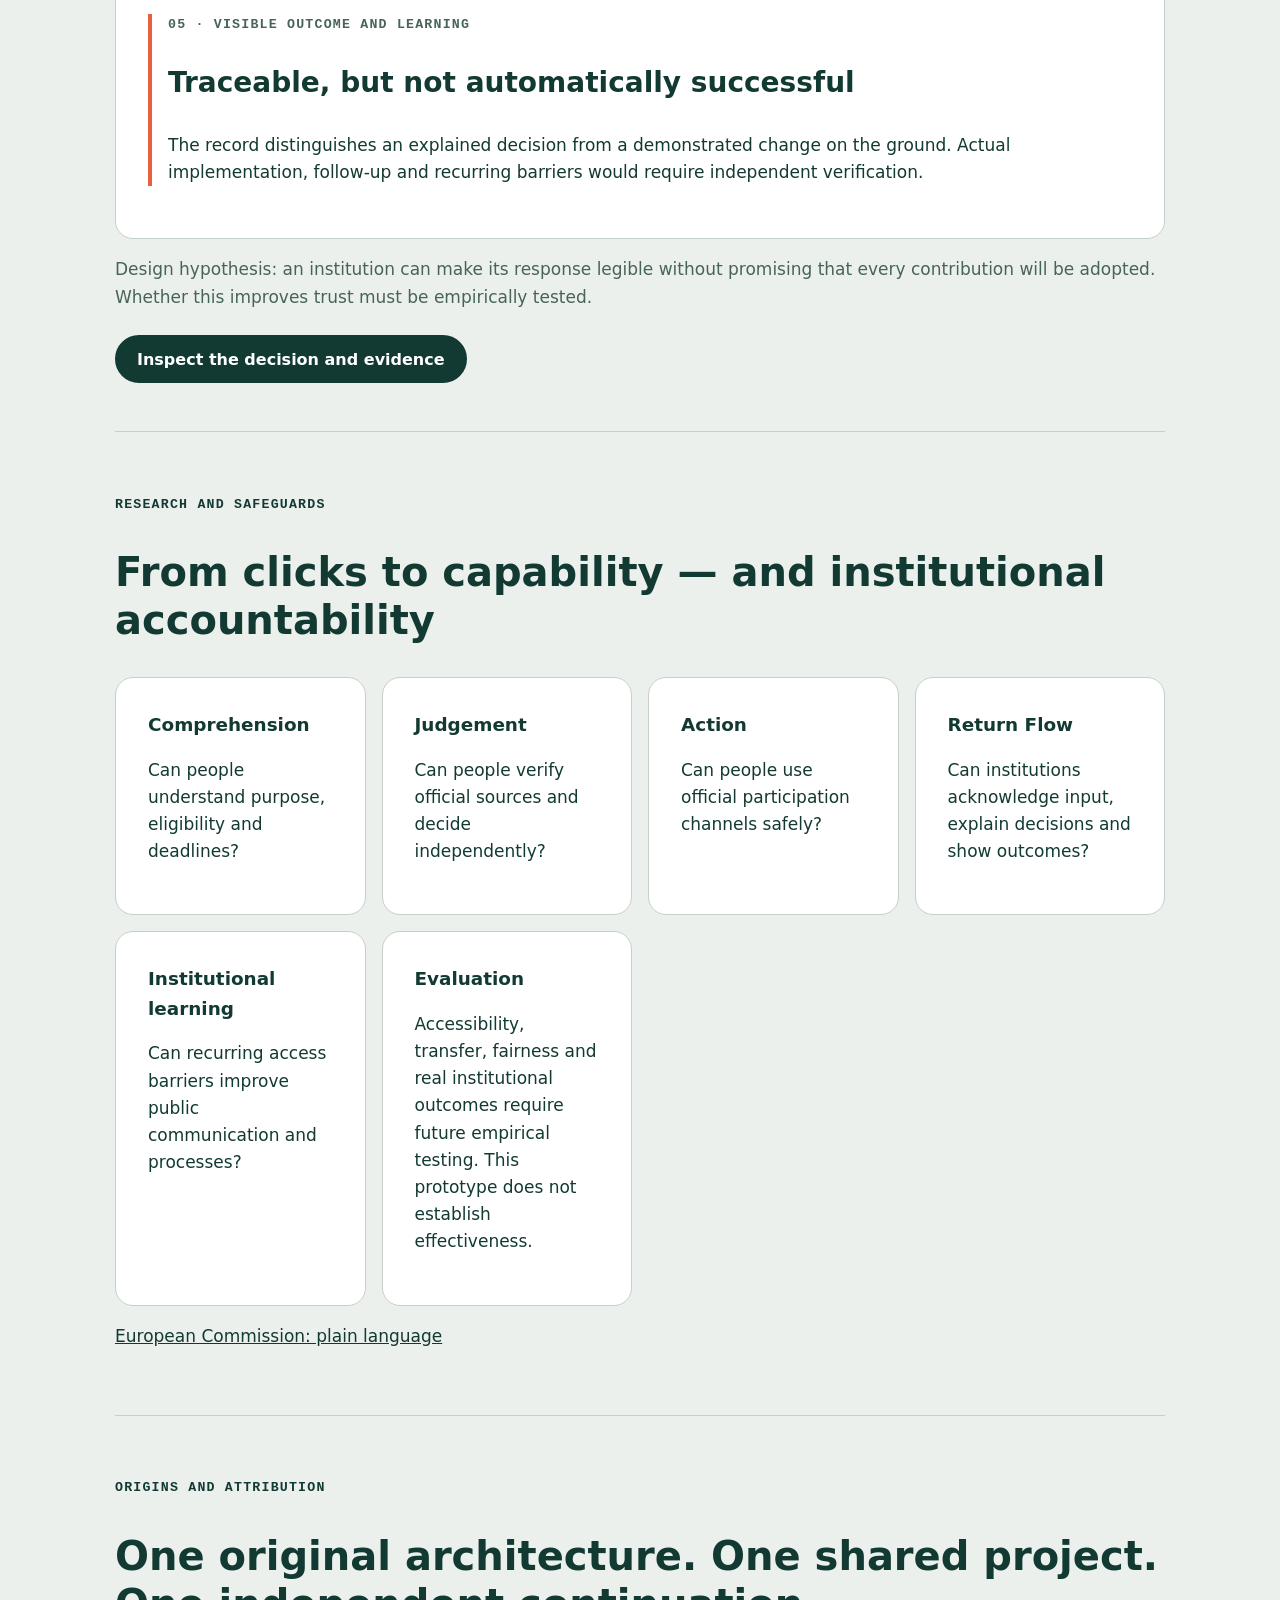
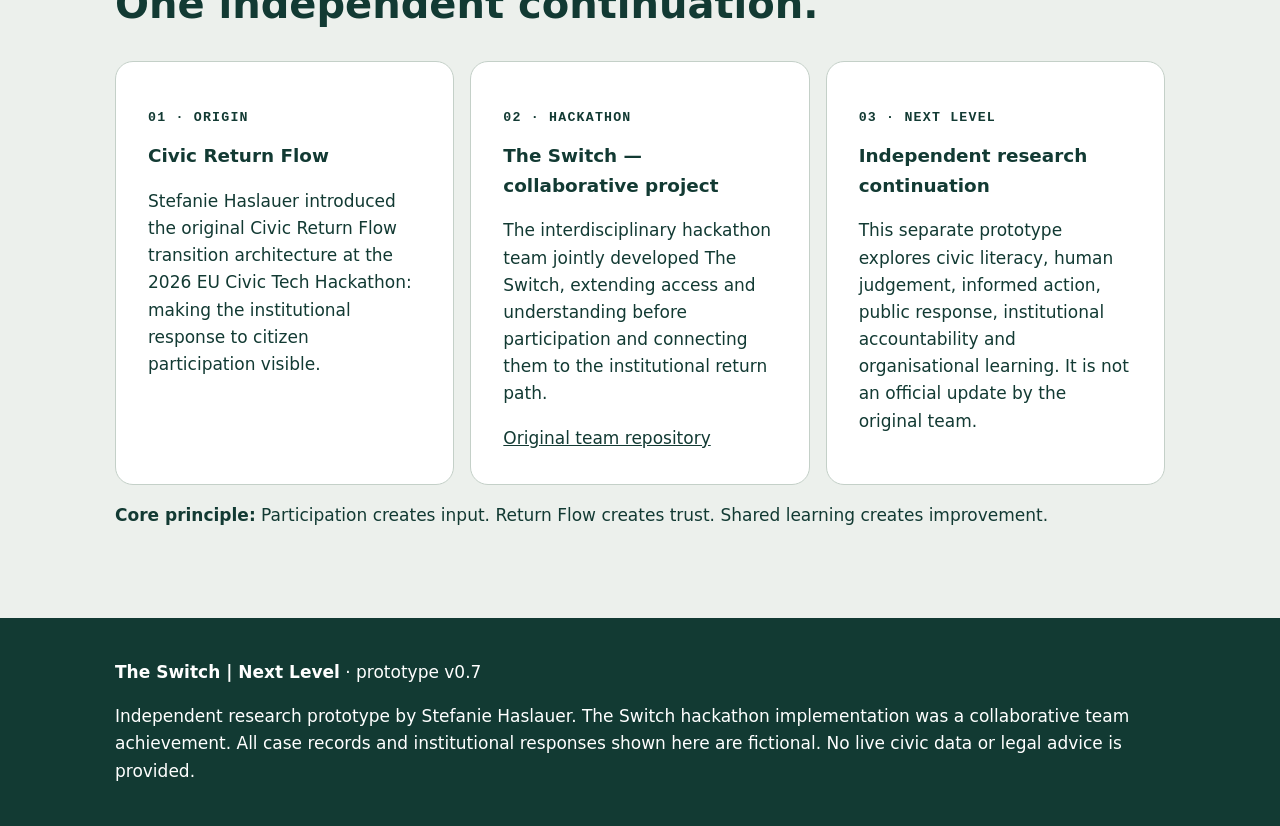
==== commit e41634b2: "Add files via upload" ====
--- a/index.html
+++ b/index.html
@@ -592,19 +592,7 @@
 
   </div>
 
-  <p class="muted">
-    Research inspiration includes Paula Klemt's publicly described
-    course on understanding administrative language.
-    No teaching materials or outcomes are reproduced or claimed,
-    and this prototype is not affiliated with that course.
-    AI is optional, not required.
-  </p>
-
   <p>
-    <a href="https://formation-arc.ch/de/kursangebot">
-      formation-ARC course catalogue
-    </a>
-    ·
     <a href="https://commission.europa.eu/about/departments-and-executive-agencies/translation/plain-language_en">
       European Commission: plain language
     </a>
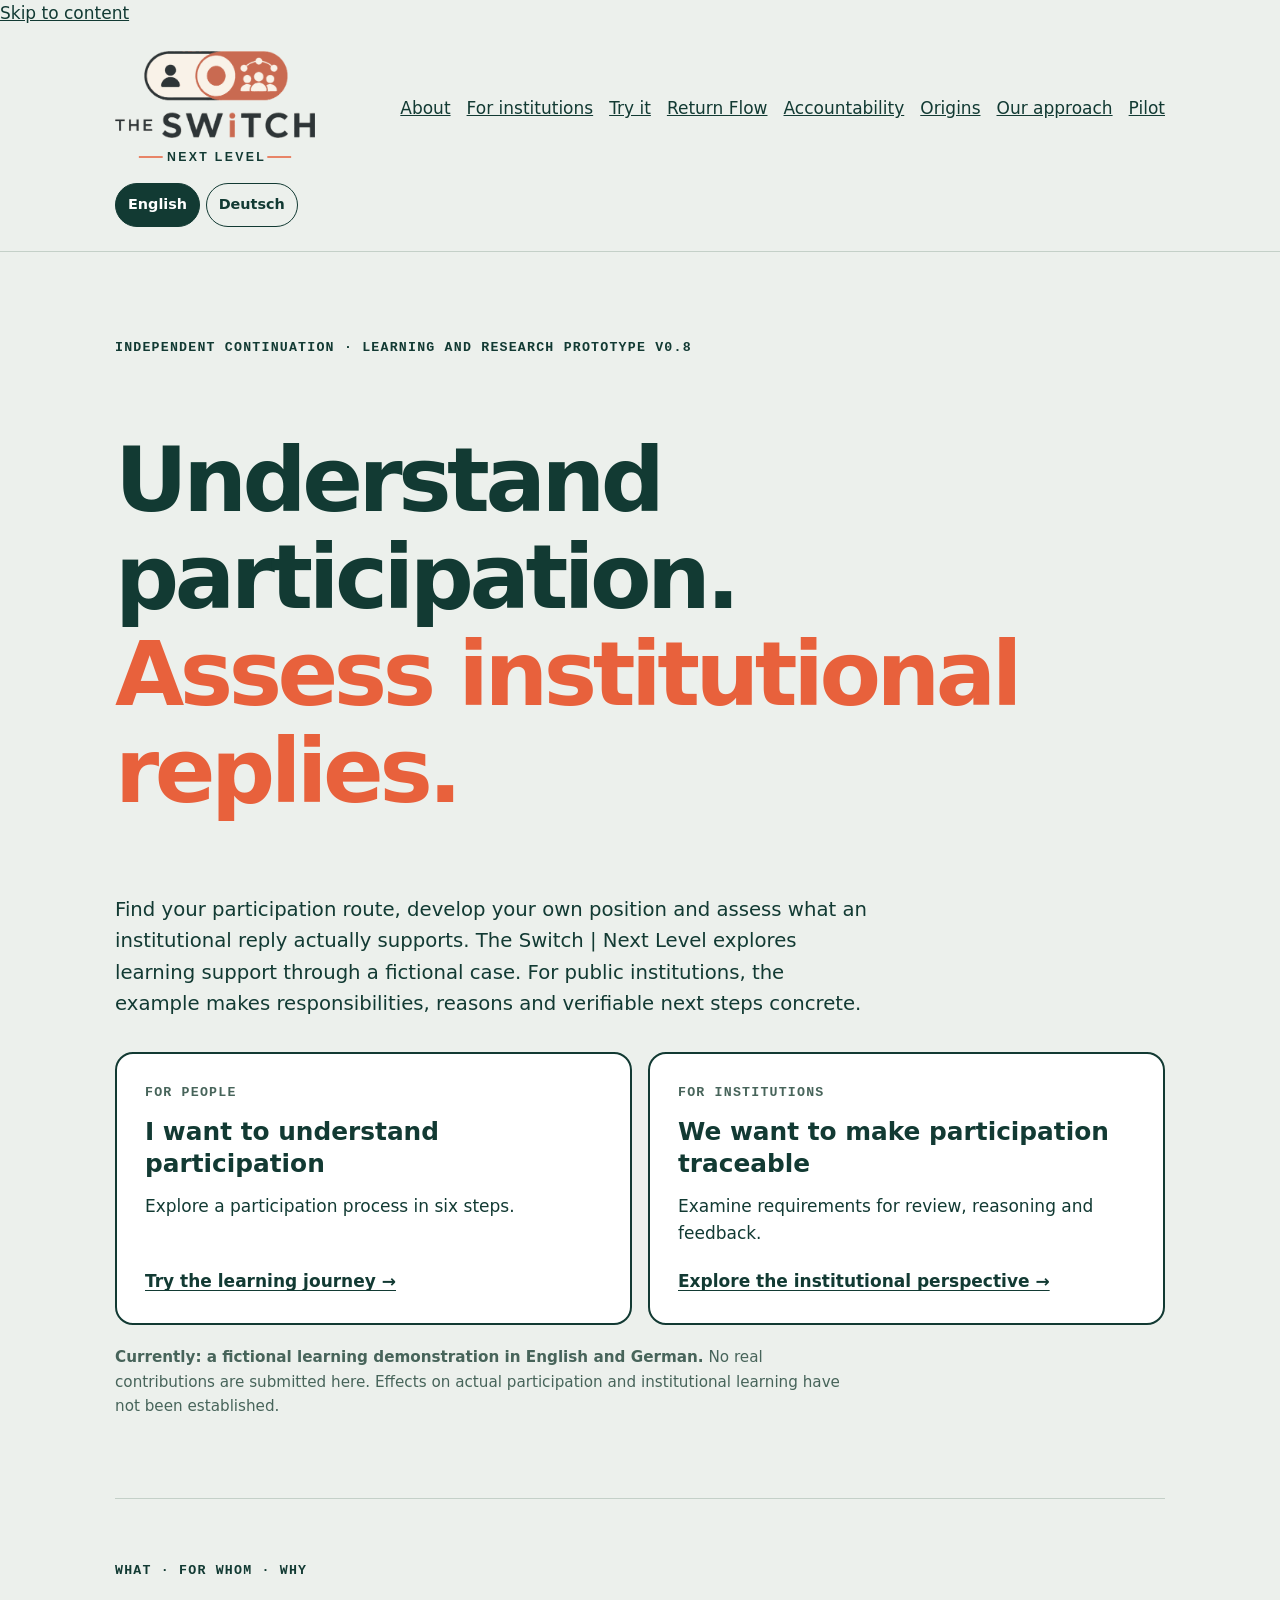
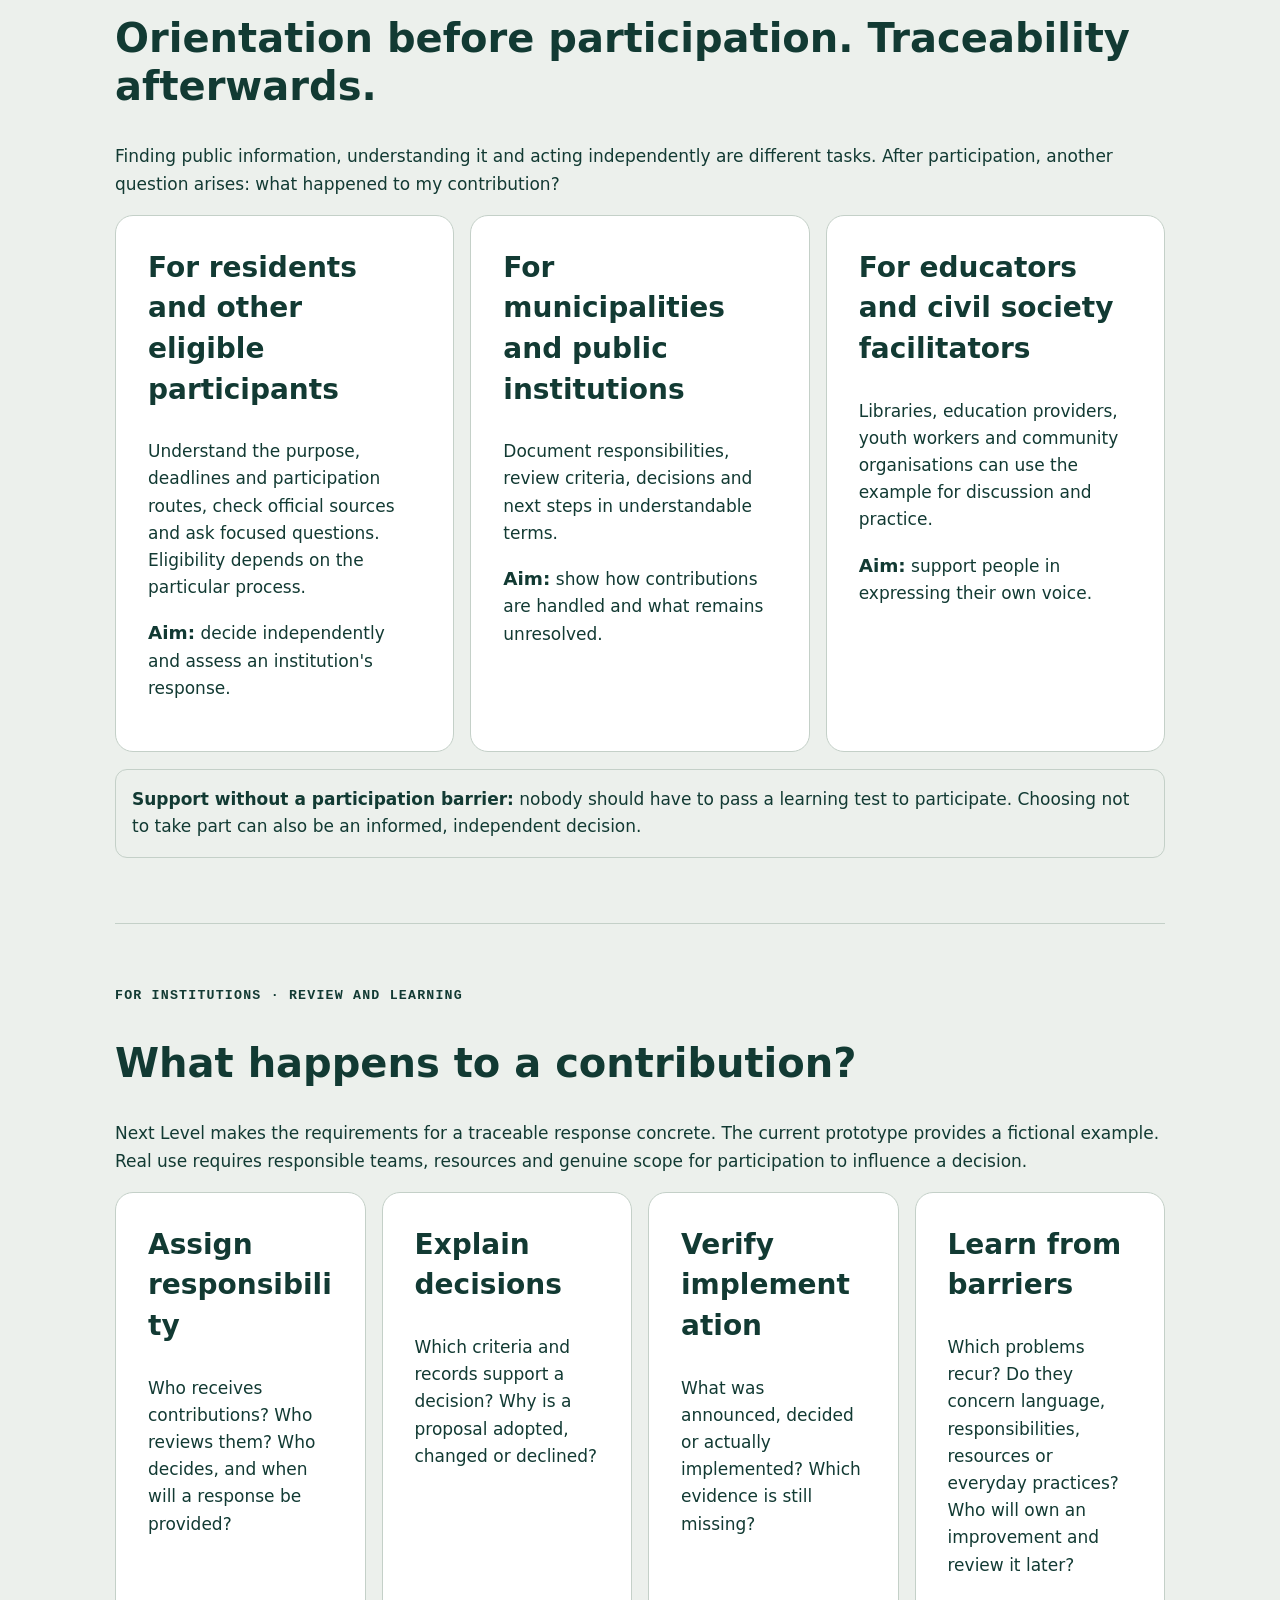
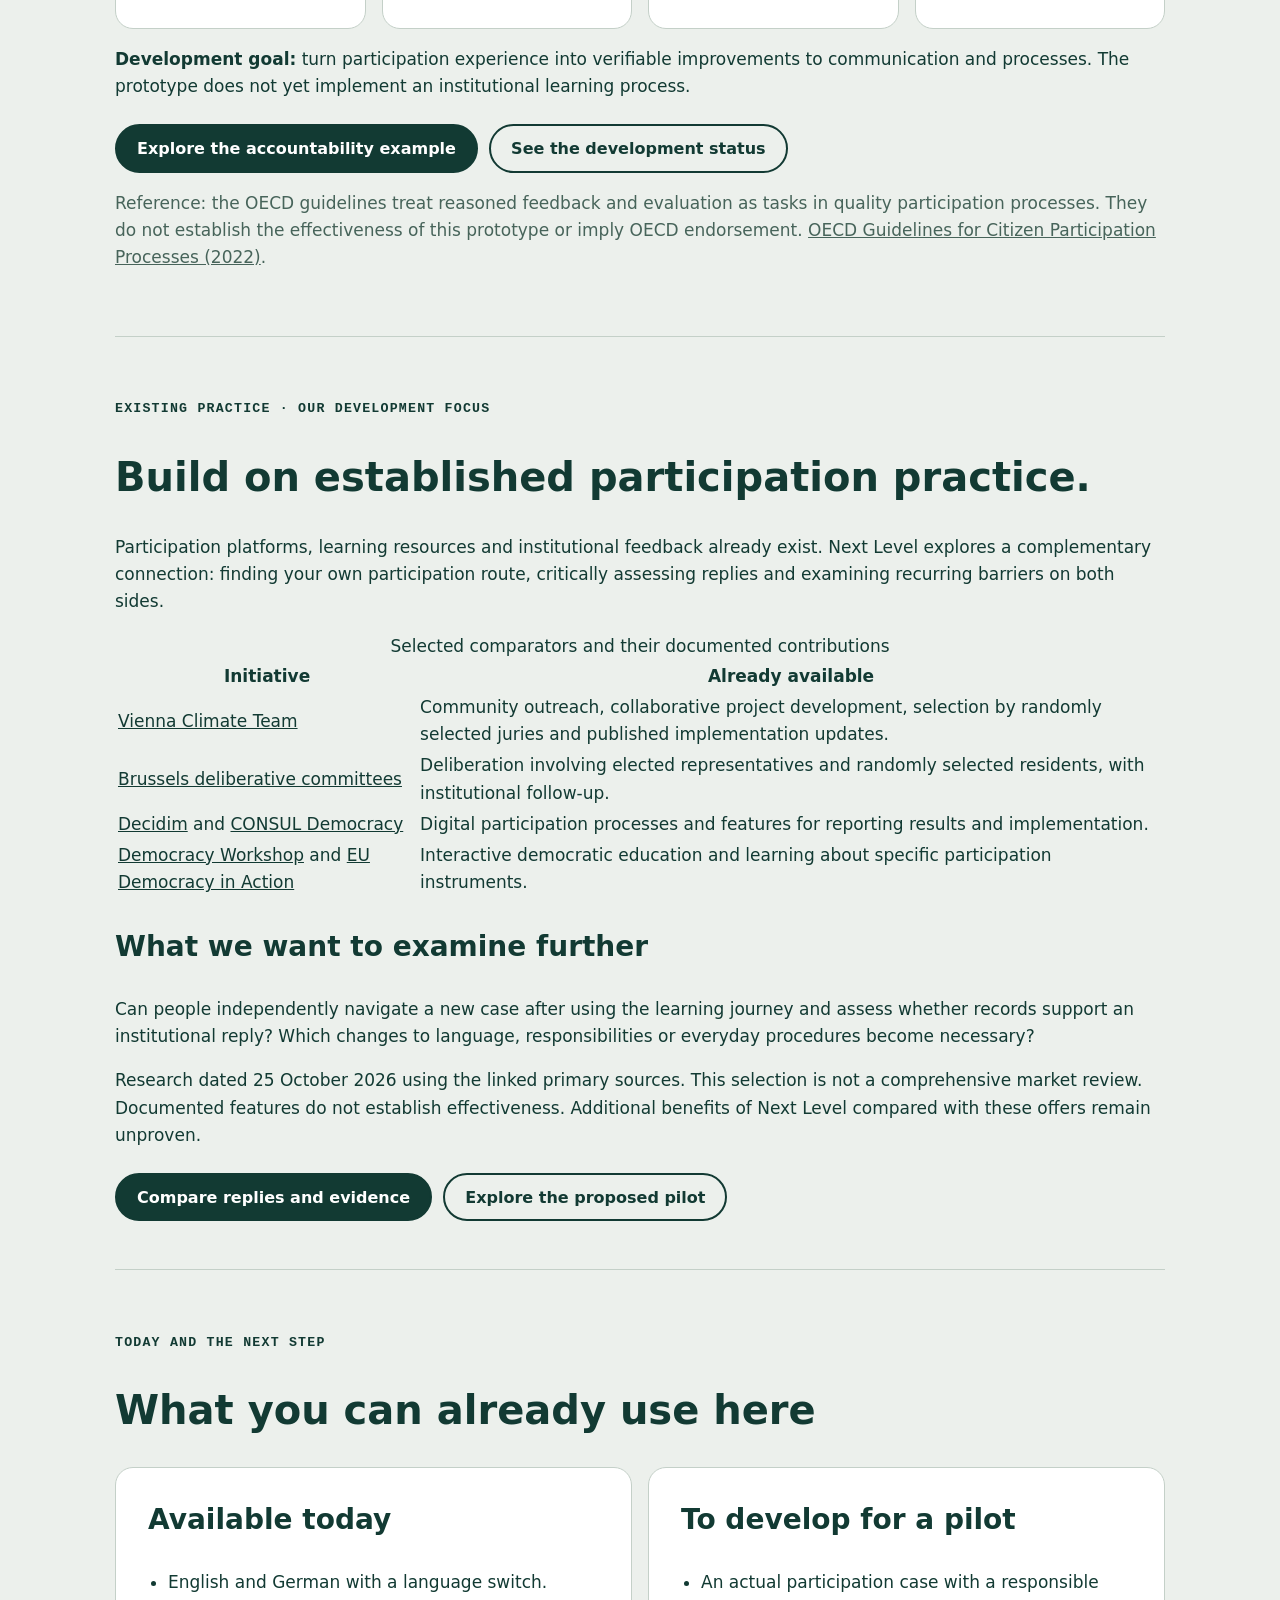
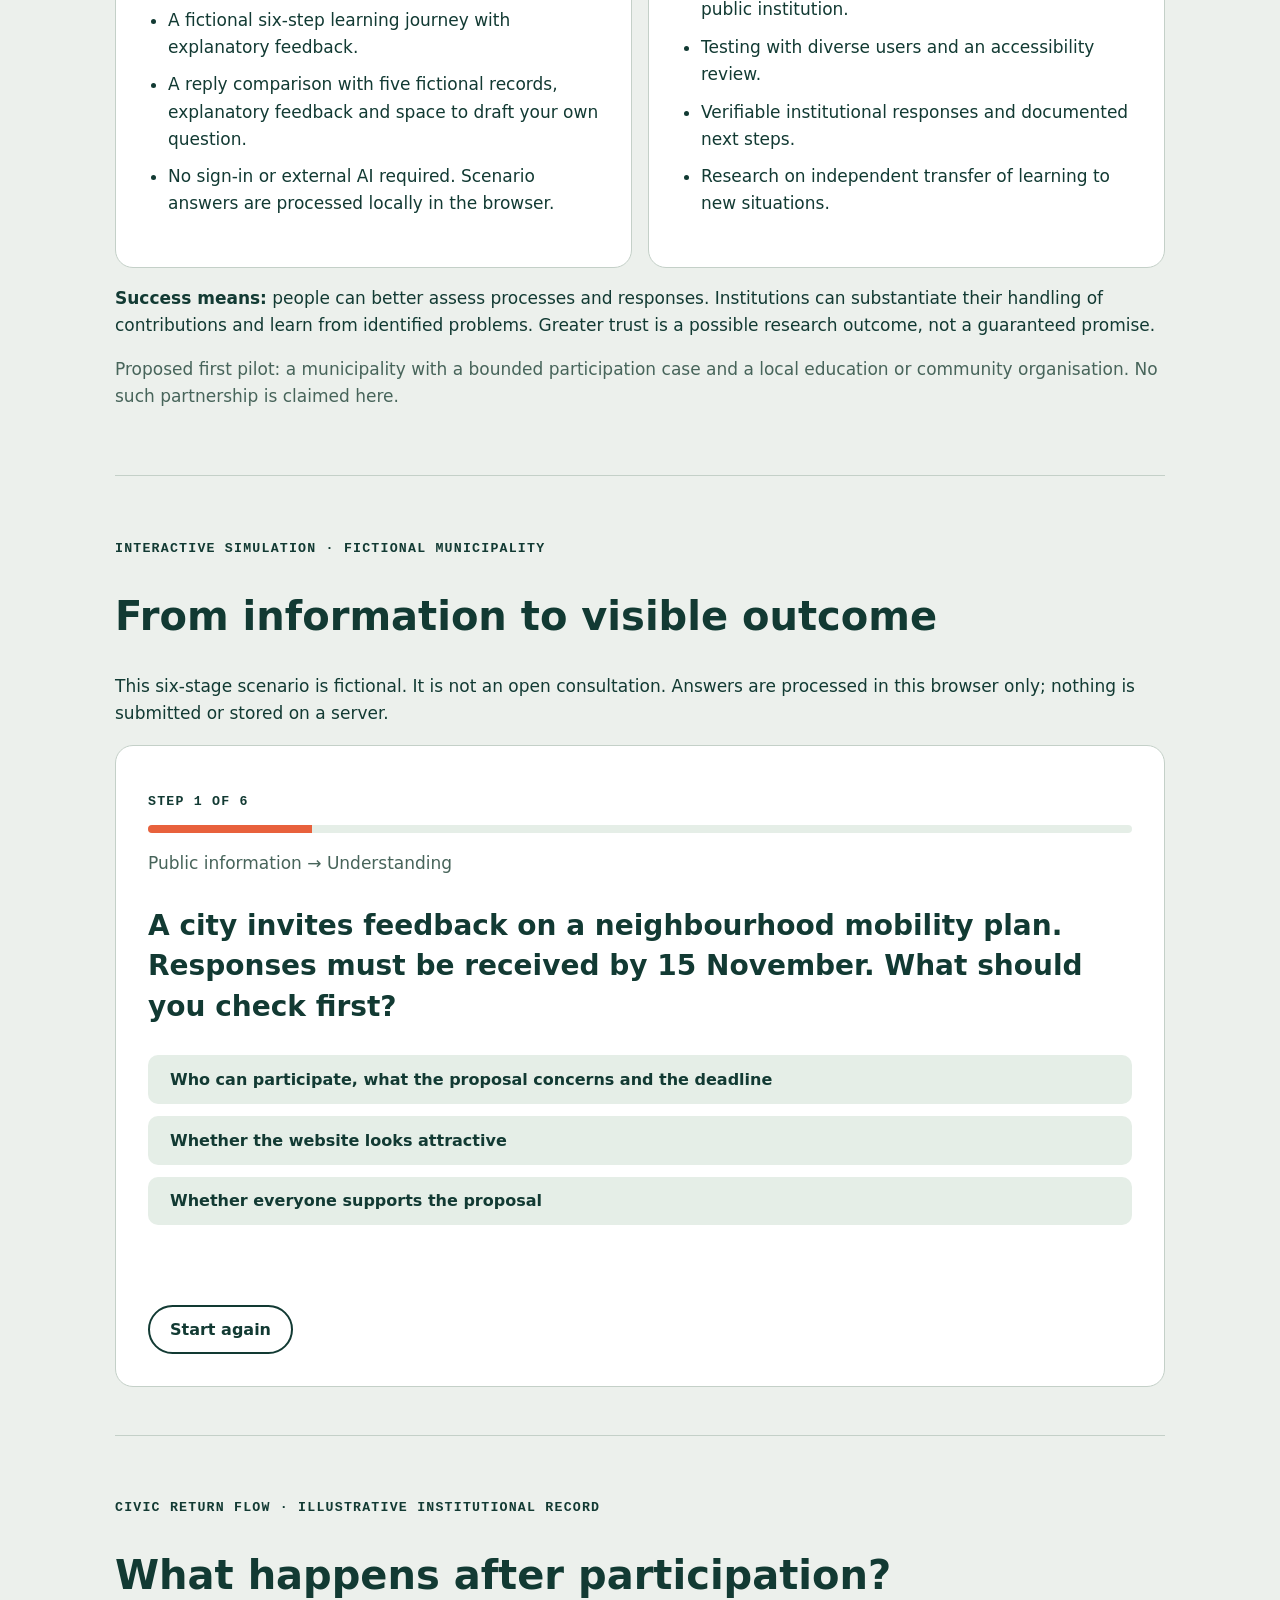
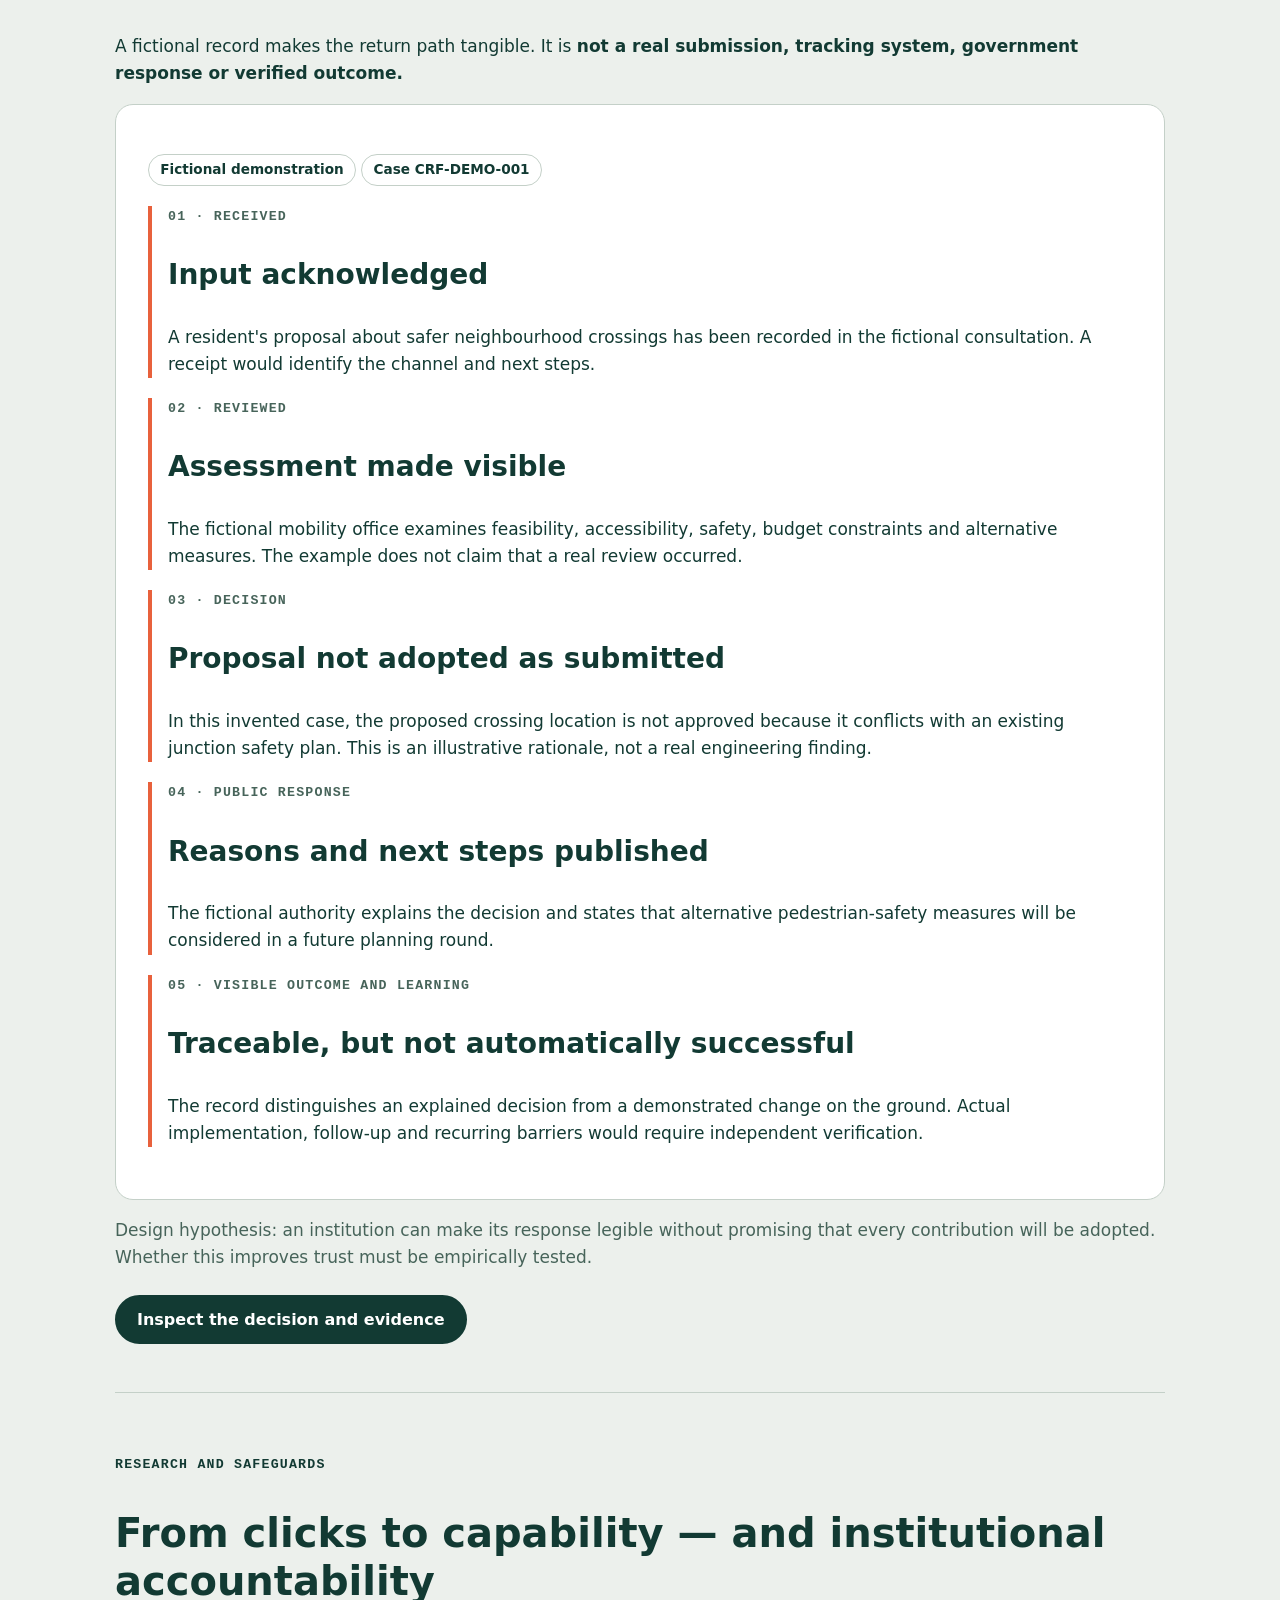
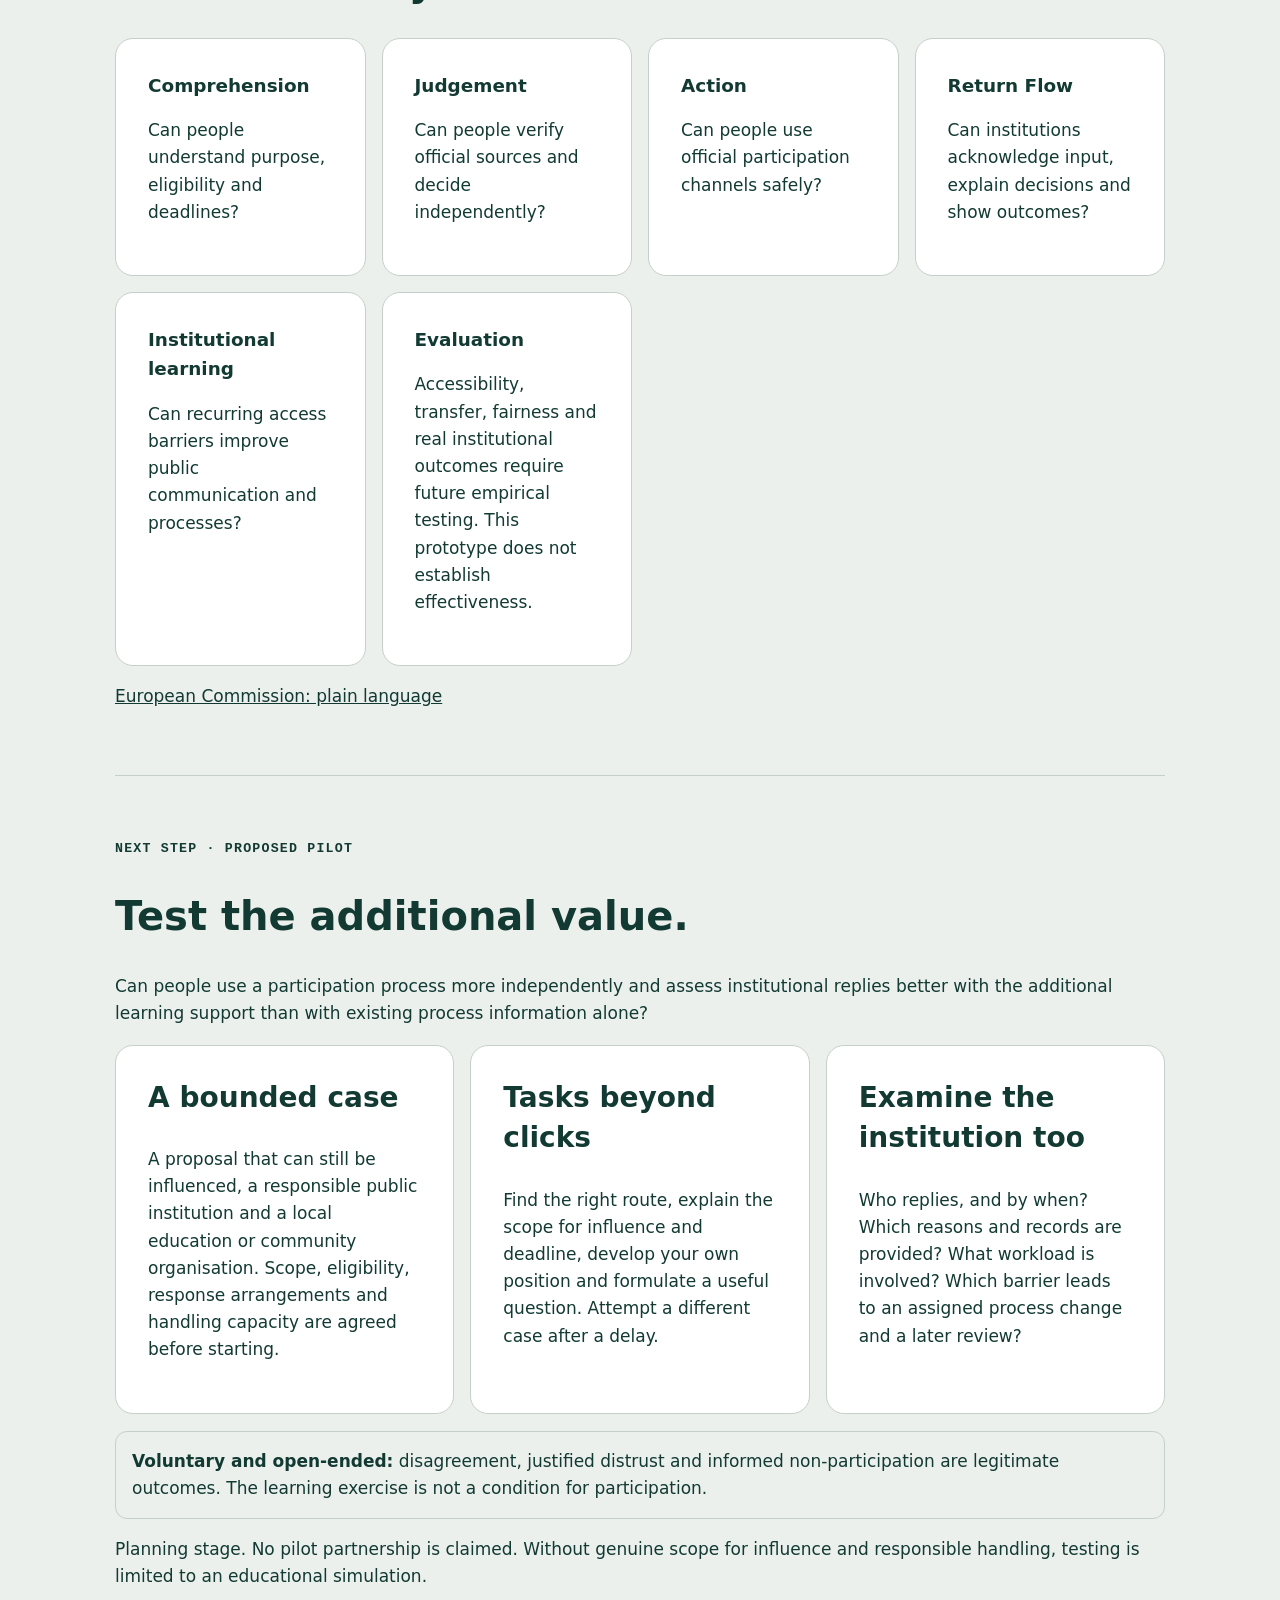
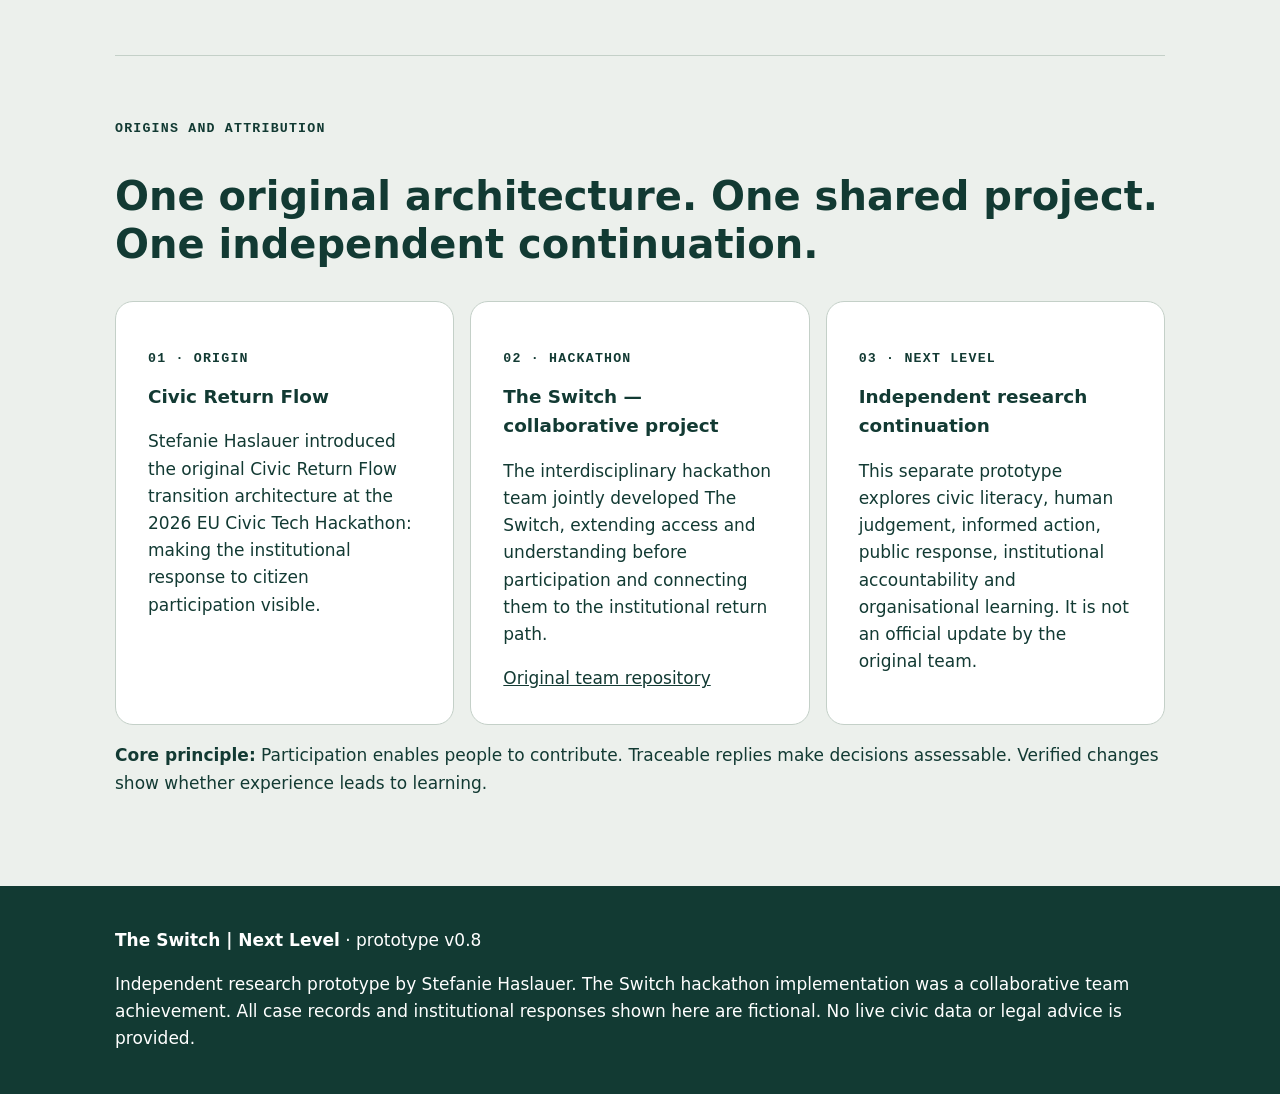
==== commit 217a4c0b: "Add files via upload" ====
--- a/index.html
+++ b/index.html
@@ -5,7 +5,7 @@
 <meta charset="utf-8">
 <meta name="viewport" content="width=device-width, initial-scale=1">
 <meta name="description" content="An independent, fictional civic participation prototype exploring understanding, informed action, institutional accountability and visible return flow.">
-<title>The Switch | Next Level · English · v0.7</title>
+<title>The Switch | Next Level · English · v0.8</title>
 
 <style>
 :root {
@@ -278,9 +278,11 @@
 </style>
 <link rel="alternate" hreflang="en" href="./index.html">
 <link rel="alternate" hreflang="de" href="./index-de.html">
+<link rel="stylesheet" href="./assets/next-level.css">
 </head>
 
 <body>
+<a class="skip-link" href="#main-content">Skip to content</a>
 
 <header>
   <a class="brand" href="./index.html" aria-label="The Switch Next Level home"><img class="brand-logo" src="./assets/the-switch-next-level-logo.svg" alt="The Switch | Next Level" width="520" height="300"></a>
@@ -292,16 +294,16 @@
     <a href="#return-flow">Return Flow</a>
     <a href="./accountability.html#decision">Accountability</a>
     <a href="#journey">Origins</a>
-    <a href="#research">Research</a>
+    <a href="#approach">Our approach</a><a href="#pilot">Pilot</a>
   </nav>
 <nav class="language-switch" aria-label="Choose language"><a href="./index.html" lang="en" hreflang="en" aria-current="page">English</a><a href="./index-de.html" lang="de" hreflang="de">Deutsch</a></nav></header>
 
-<main>
+<main id="main-content">
 
 <section class="hero" aria-labelledby="hero-title">
-<p class="eyebrow">Independent continuation · Learning and research prototype v0.7</p>
-<h1 id="hero-title">Understand participation.<br><span>Follow what happens next.</span></h1>
-<p class="lead">The Switch | Next Level connects understandable participation with traceable institutional responses. Explore how to check information, decide independently and ask questions. And how institutions could show what happens to people's contributions.</p>
+<p class="eyebrow">Independent continuation · Learning and research prototype v0.8</p>
+<h1 id="hero-title">Understand participation.<br><span>Assess institutional replies.</span></h1>
+<p class="lead">Find your participation route, develop your own position and assess what an institutional reply actually supports. The Switch | Next Level explores learning support through a fictional case. For public institutions, the example makes responsibilities, reasons and verifiable next steps concrete.</p>
 <div class="entry-grid">
 <a class="entry-card" href="#demo"><span class="eyebrow">For people</span><strong>I want to understand participation</strong><span>Explore a participation process in six steps.</span><span class="entry-link">Try the learning journey →</span></a>
 <a class="entry-card" href="#institutions"><span class="eyebrow">For institutions</span><strong>We want to make participation traceable</strong><span>Examine requirements for review, reasoning and feedback.</span><span class="entry-link">Explore the institutional perspective →</span></a>
@@ -331,10 +333,23 @@
 <div class="actions"><a class="button" href="./accountability.html#decision">Explore the accountability example</a><a class="button secondary" href="#status">See the development status</a></div>
 <p class="muted">Reference: the OECD guidelines treat reasoned feedback and evaluation as tasks in quality participation processes. They do not establish the effectiveness of this prototype or imply OECD endorsement. <a href="https://doi.org/10.1787/f765caf6-en">OECD Guidelines for Citizen Participation Processes (2022)</a>.</p>
 </section>
+<section class="section" id="approach" aria-labelledby="approach-title">
+<p class="eyebrow">Existing practice · Our development focus</p><h2 id="approach-title">Build on established participation practice.</h2>
+<p>Participation platforms, learning resources and institutional feedback already exist. Next Level explores a complementary connection: finding your own participation route, critically assessing replies and examining recurring barriers on both sides.</p>
+<div class="table-scroll"><table class="compare-table"><caption>Selected comparators and their documented contributions</caption><thead><tr><th scope="col">Initiative</th><th scope="col">Already available</th></tr></thead><tbody>
+<tr><td><a href="https://klimateam.wien.gv.at/">Vienna Climate Team</a></td><td>Community outreach, collaborative project development, selection by randomly selected juries and published implementation updates.</td></tr>
+<tr><td><a href="https://democratie.brussels/pages/faq_morecd">Brussels deliberative committees</a></td><td>Deliberation involving elected representatives and randomly selected residents, with institutional follow-up.</td></tr>
+<tr><td><a href="https://decidim.org/features">Decidim</a> and <a href="https://consuldemocracy.org/features/">CONSUL Democracy</a></td><td>Digital participation processes and features for reporting results and implementation.</td></tr>
+<tr><td><a href="https://www.parlament.gv.at/erleben/demokratiebildung/demokratiewerkstatt">Democracy Workshop</a> and <a href="https://citizens-initiative.europa.eu/eci-school_en">EU Democracy in Action</a></td><td>Interactive democratic education and learning about specific participation instruments.</td></tr>
+</tbody></table></div>
+<h3>What we want to examine further</h3><p>Can people independently navigate a new case after using the learning journey and assess whether records support an institutional reply? Which changes to language, responsibilities or everyday procedures become necessary?</p>
+<p class="source-note">Research dated 25 October 2026 using the linked primary sources. This selection is not a comprehensive market review. Documented features do not establish effectiveness. Additional benefits of Next Level compared with these offers remain unproven.</p>
+<div class="actions"><a class="button" href="./accountability.html#answer-practice">Compare replies and evidence</a><a class="button secondary" href="#pilot">Explore the proposed pilot</a></div></section>
+
 <section class="section" id="status" aria-labelledby="status-title">
 <p class="eyebrow">Today and the next step</p><h2 id="status-title">What you can already use here</h2>
 <div class="grid">
-<article class="card"><h3>Available today</h3><ul><li>English and German with a language switch.</li><li>A fictional six-step learning journey with explanatory feedback.</li><li>An example of a decision, evidence status and focused follow-up questions.</li><li>No sign-in or external AI required. Scenario answers are processed locally in the browser.</li></ul></article>
+<article class="card"><h3>Available today</h3><ul><li>English and German with a language switch.</li><li>A fictional six-step learning journey with explanatory feedback.</li><li>A reply comparison with five fictional records, explanatory feedback and space to draft your own question.</li><li>No sign-in or external AI required. Scenario answers are processed locally in the browser.</li></ul></article>
 <article class="card"><h3>To develop for a pilot</h3><ul><li>An actual participation case with a responsible public institution.</li><li>Testing with diverse users and an accessibility review.</li><li>Verifiable institutional responses and documented next steps.</li><li>Research on independent transfer of learning to new situations.</li></ul></article>
 </div>
 <p><strong>Success means:</strong> people can better assess processes and responses. Institutions can substantiate their handling of contributions and learn from identified problems. Greater trust is a possible research outcome, not a guaranteed promise.</p>
@@ -600,6 +615,10 @@
 
 </section>
 
+<section class="section" id="pilot" aria-labelledby="pilot-title"><p class="eyebrow">Next step · Proposed pilot</p><h2 id="pilot-title">Test the additional value.</h2><p class="pilot-question">Can people use a participation process more independently and assess institutional replies better with the additional learning support than with existing process information alone?</p>
+<div class="grid"><article class="card"><h3>A bounded case</h3><p>A proposal that can still be influenced, a responsible public institution and a local education or community organisation. Scope, eligibility, response arrangements and handling capacity are agreed before starting.</p></article><article class="card"><h3>Tasks beyond clicks</h3><p>Find the right route, explain the scope for influence and deadline, develop your own position and formulate a useful question. Attempt a different case after a delay.</p></article><article class="card"><h3>Examine the institution too</h3><p>Who replies, and by when? Which reasons and records are provided? What workload is involved? Which barrier leads to an assigned process change and a later review?</p></article></div>
+<p class="notice"><strong>Voluntary and open-ended:</strong> disagreement, justified distrust and informed non-participation are legitimate outcomes. The learning exercise is not a condition for participation.</p><p class="source-note">Planning stage. No pilot partnership is claimed. Without genuine scope for influence and responsible handling, testing is limited to an educational simulation.</p></section>
+
 <section class="section" id="journey">
 
   <p class="eyebrow">Origins and attribution</p>
@@ -650,9 +669,7 @@
 
   <p>
     <strong>Core principle:</strong>
-    Participation creates input.
-    Return Flow creates trust.
-    Shared learning creates improvement.
+    Participation enables people to contribute. Traceable replies make decisions assessable. Verified changes show whether experience leads to learning.
   </p>
 
 </section>
@@ -661,7 +678,7 @@
 <footer>
   <p>
     <strong>The Switch | Next Level</strong>
-    · prototype v0.7
+    · prototype v0.8
   </p>
 
   <p>
@@ -738,7 +755,7 @@
   },
   {
     stage: 'Institutional review → Public response → Visible outcome',
-    q: 'The fictional city does not adopt your suggestion. What response supports trust and learning?',
+    q: 'The fictional city does not adopt your suggestion. Which response makes the decision easier to assess?',
     a: [
       'Delete feedback expressing disagreement',
       'Explain the decision, publish reasons and show next steps',
@@ -875,3 +892,4 @@
 <script>document.querySelectorAll(".language-switch a").forEach(link => { link.addEventListener("click", () => { link.hash = window.location.hash; }); });</script>
 </body>
 </html>
+
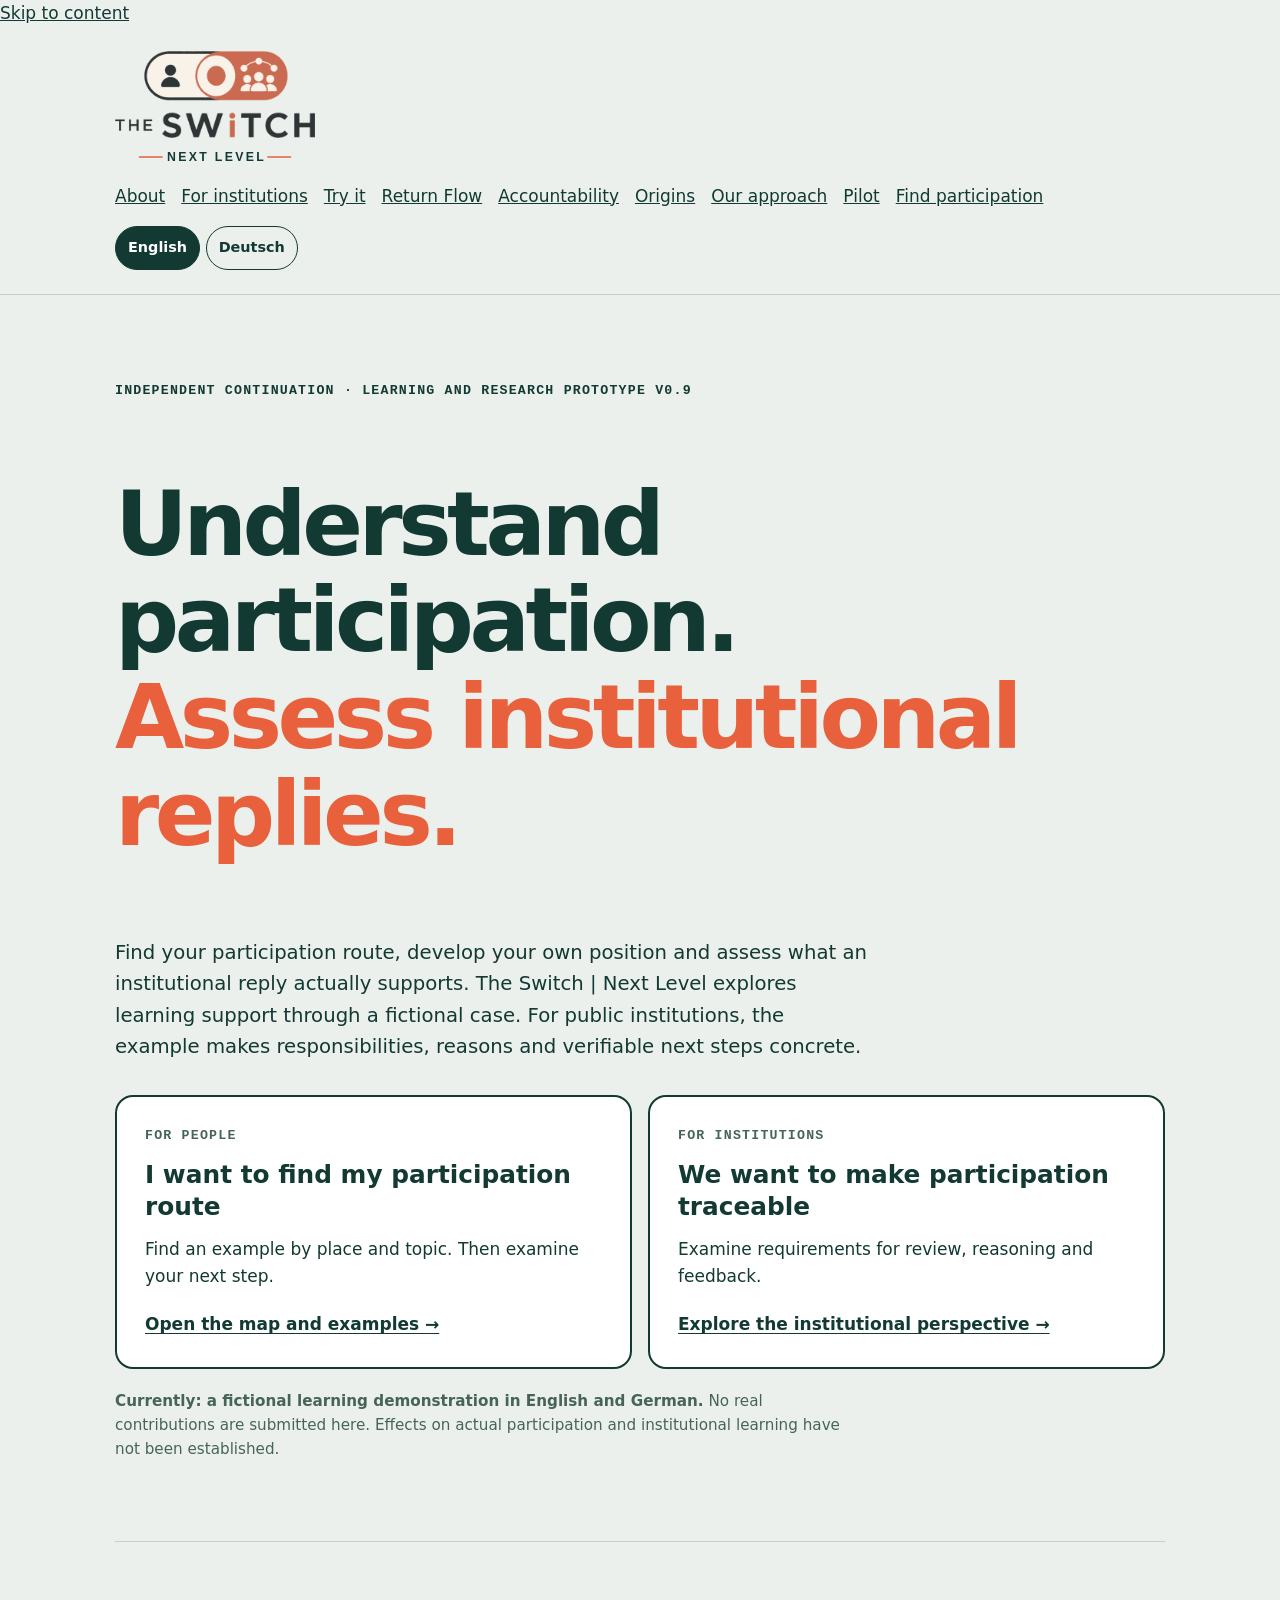
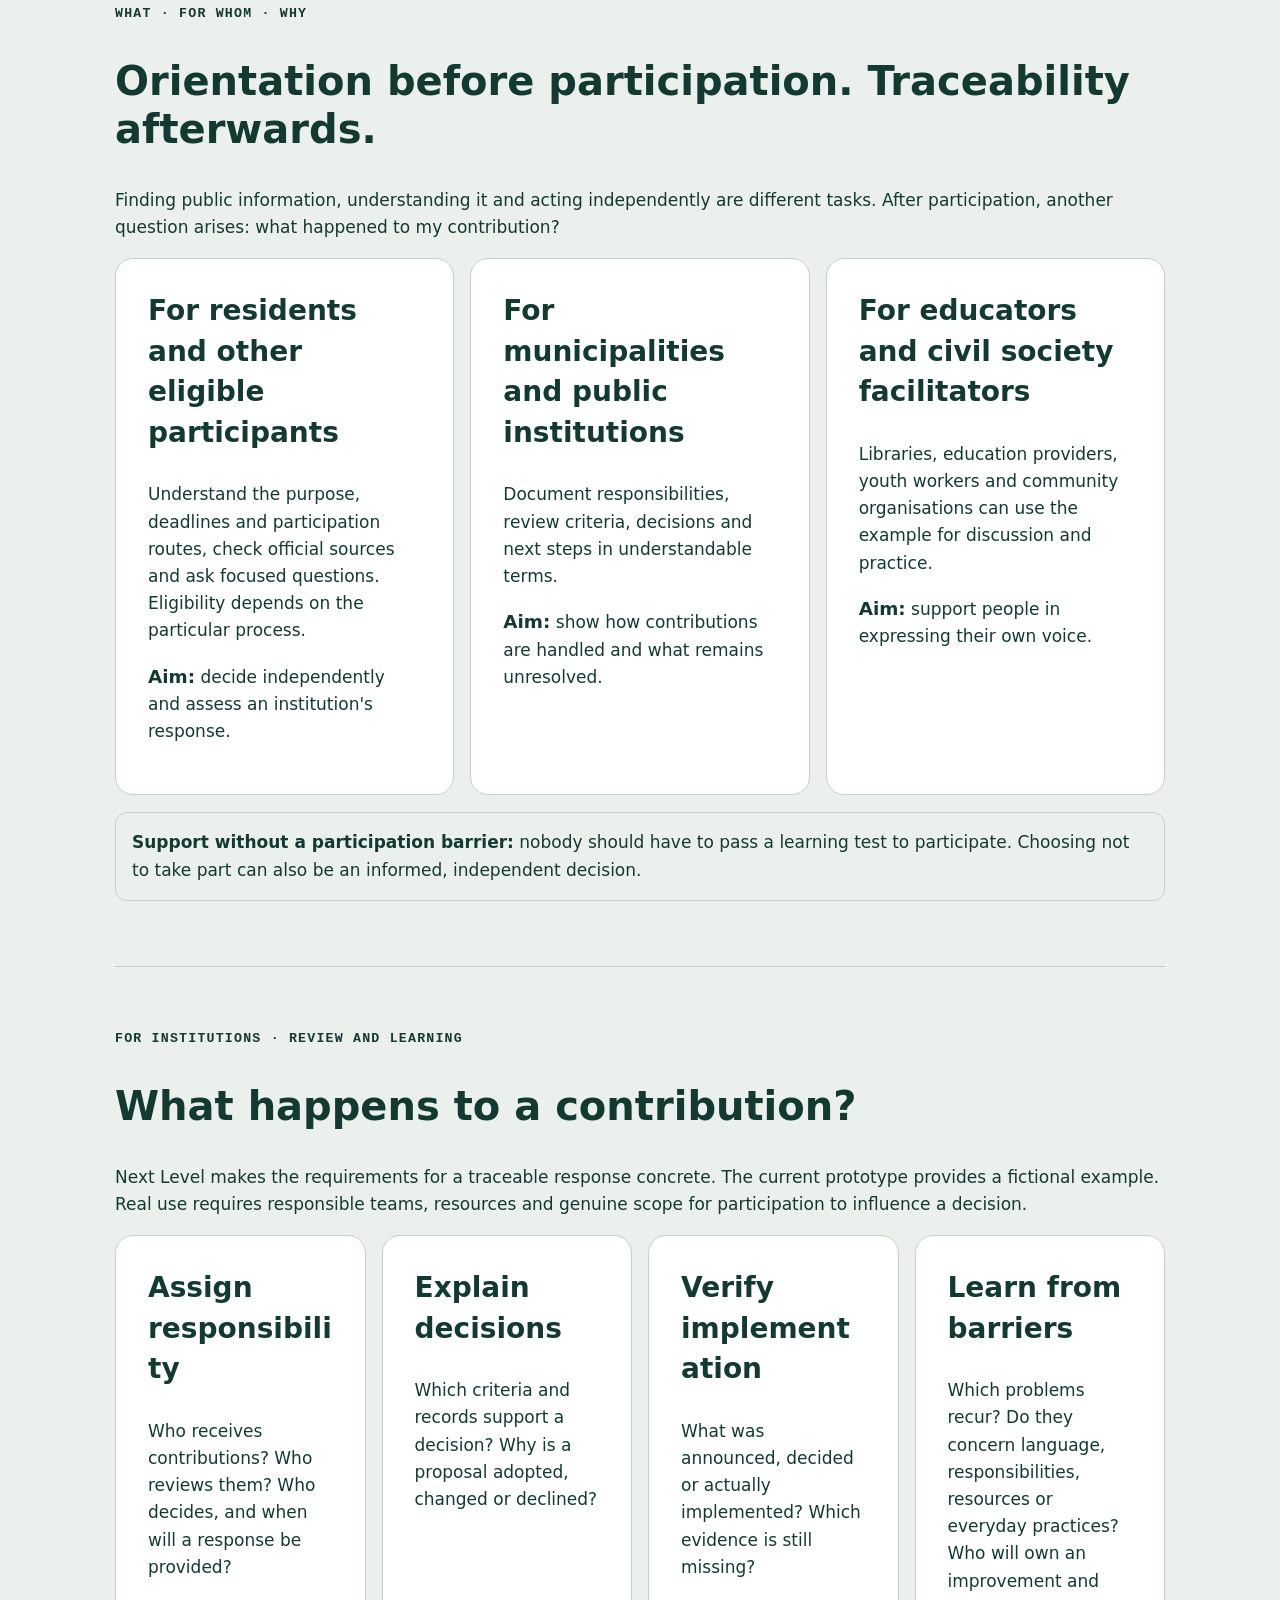
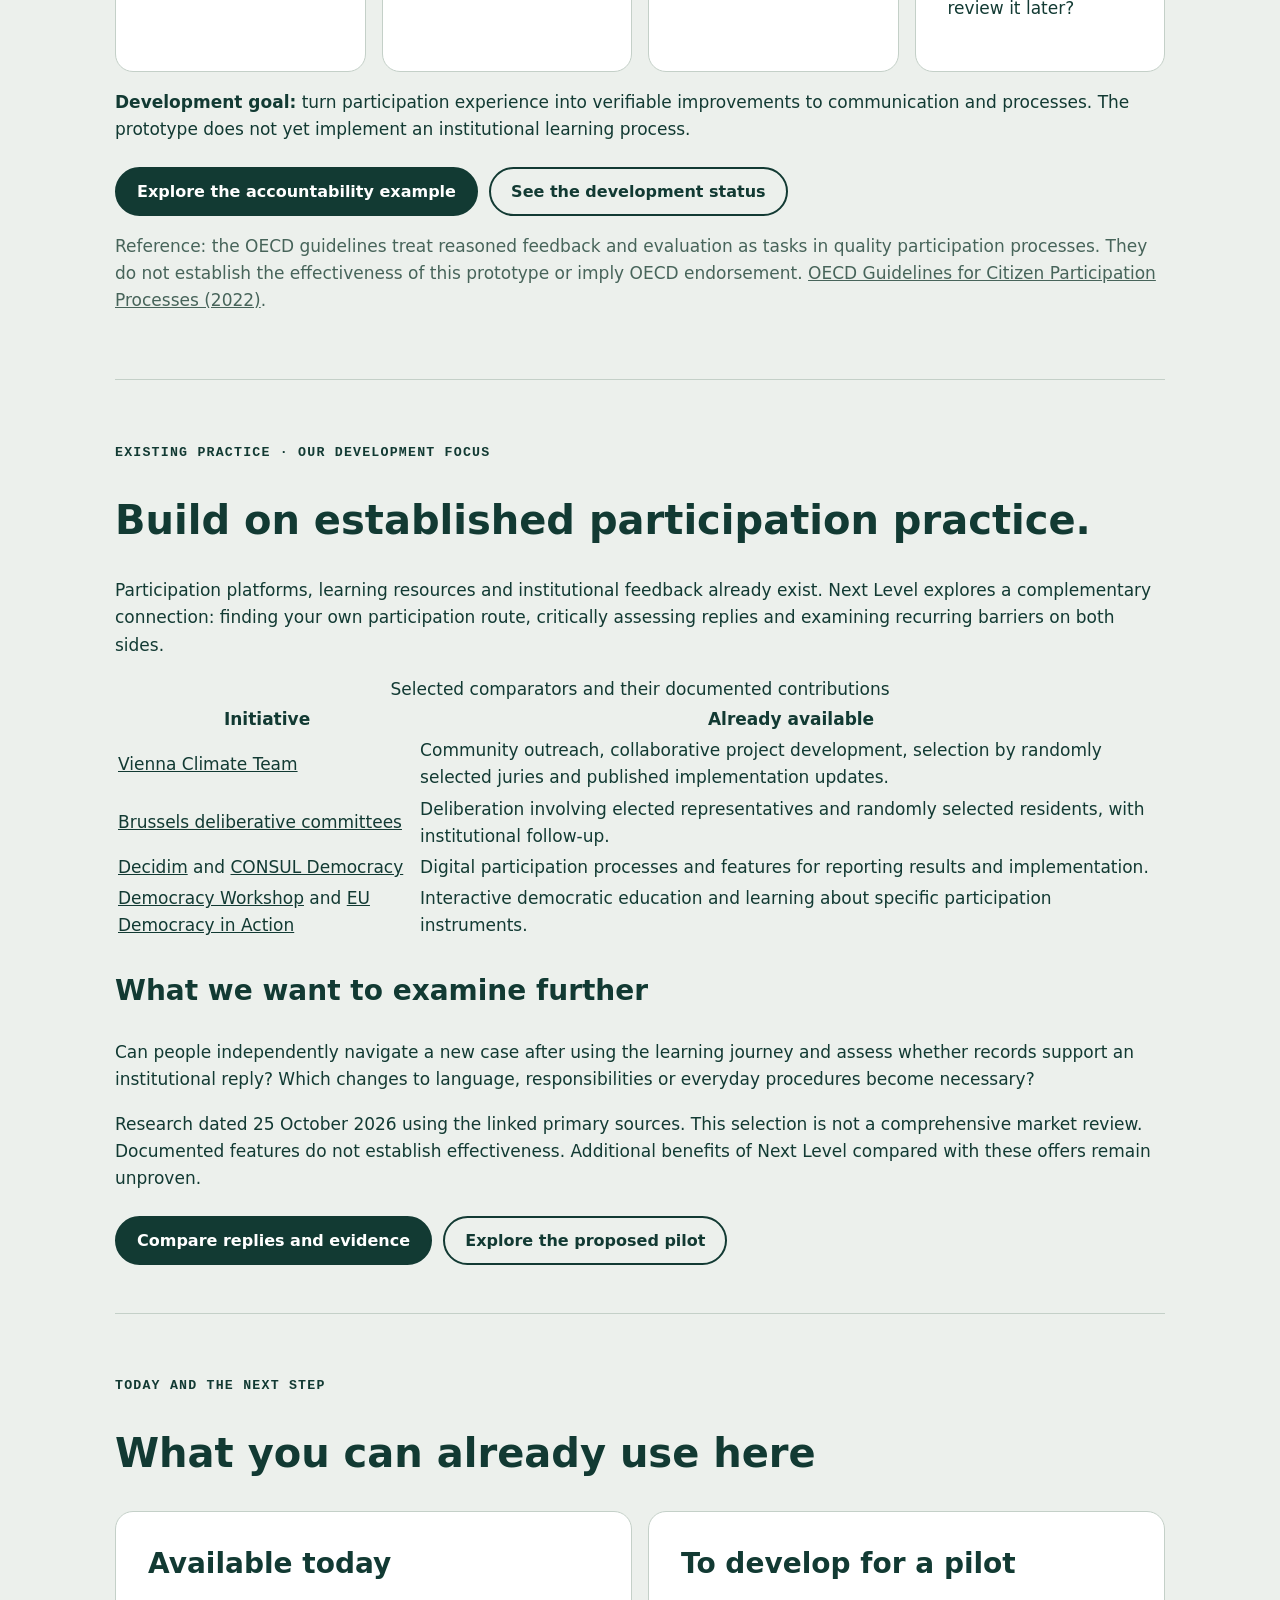
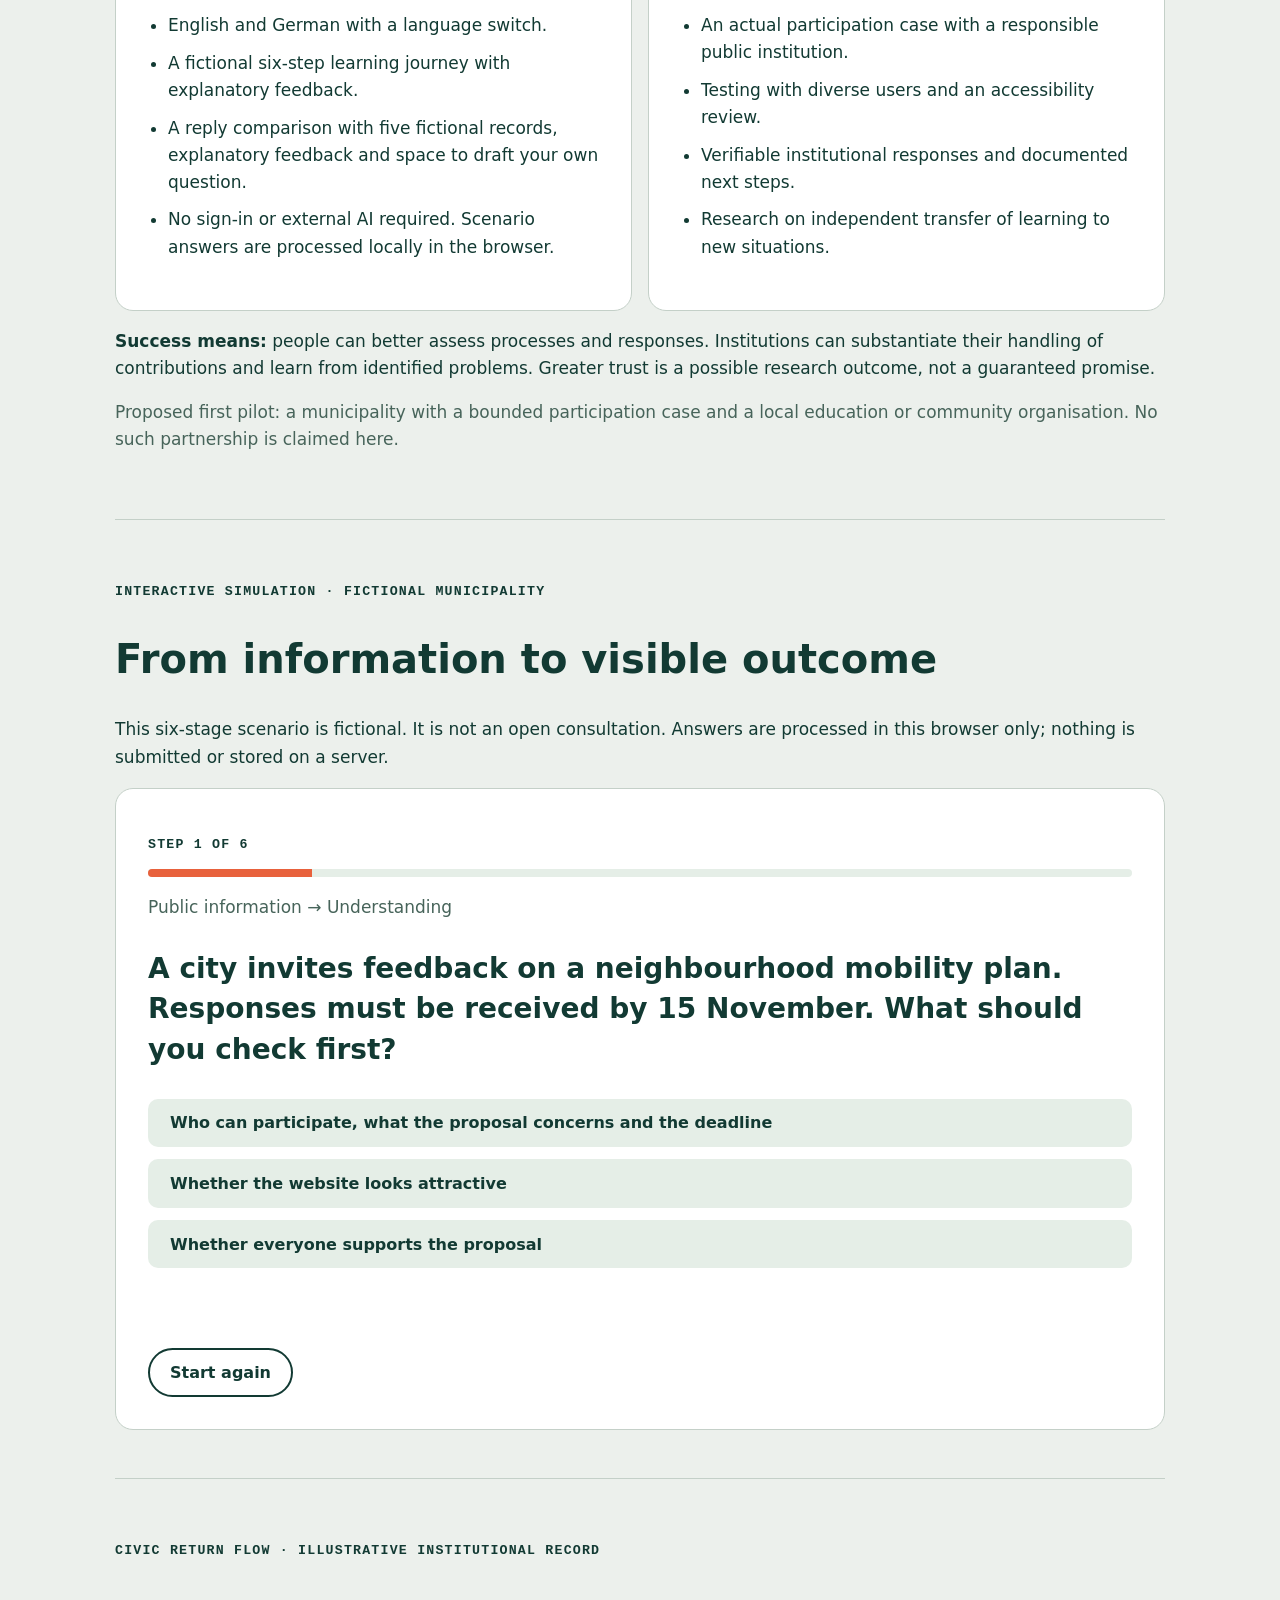
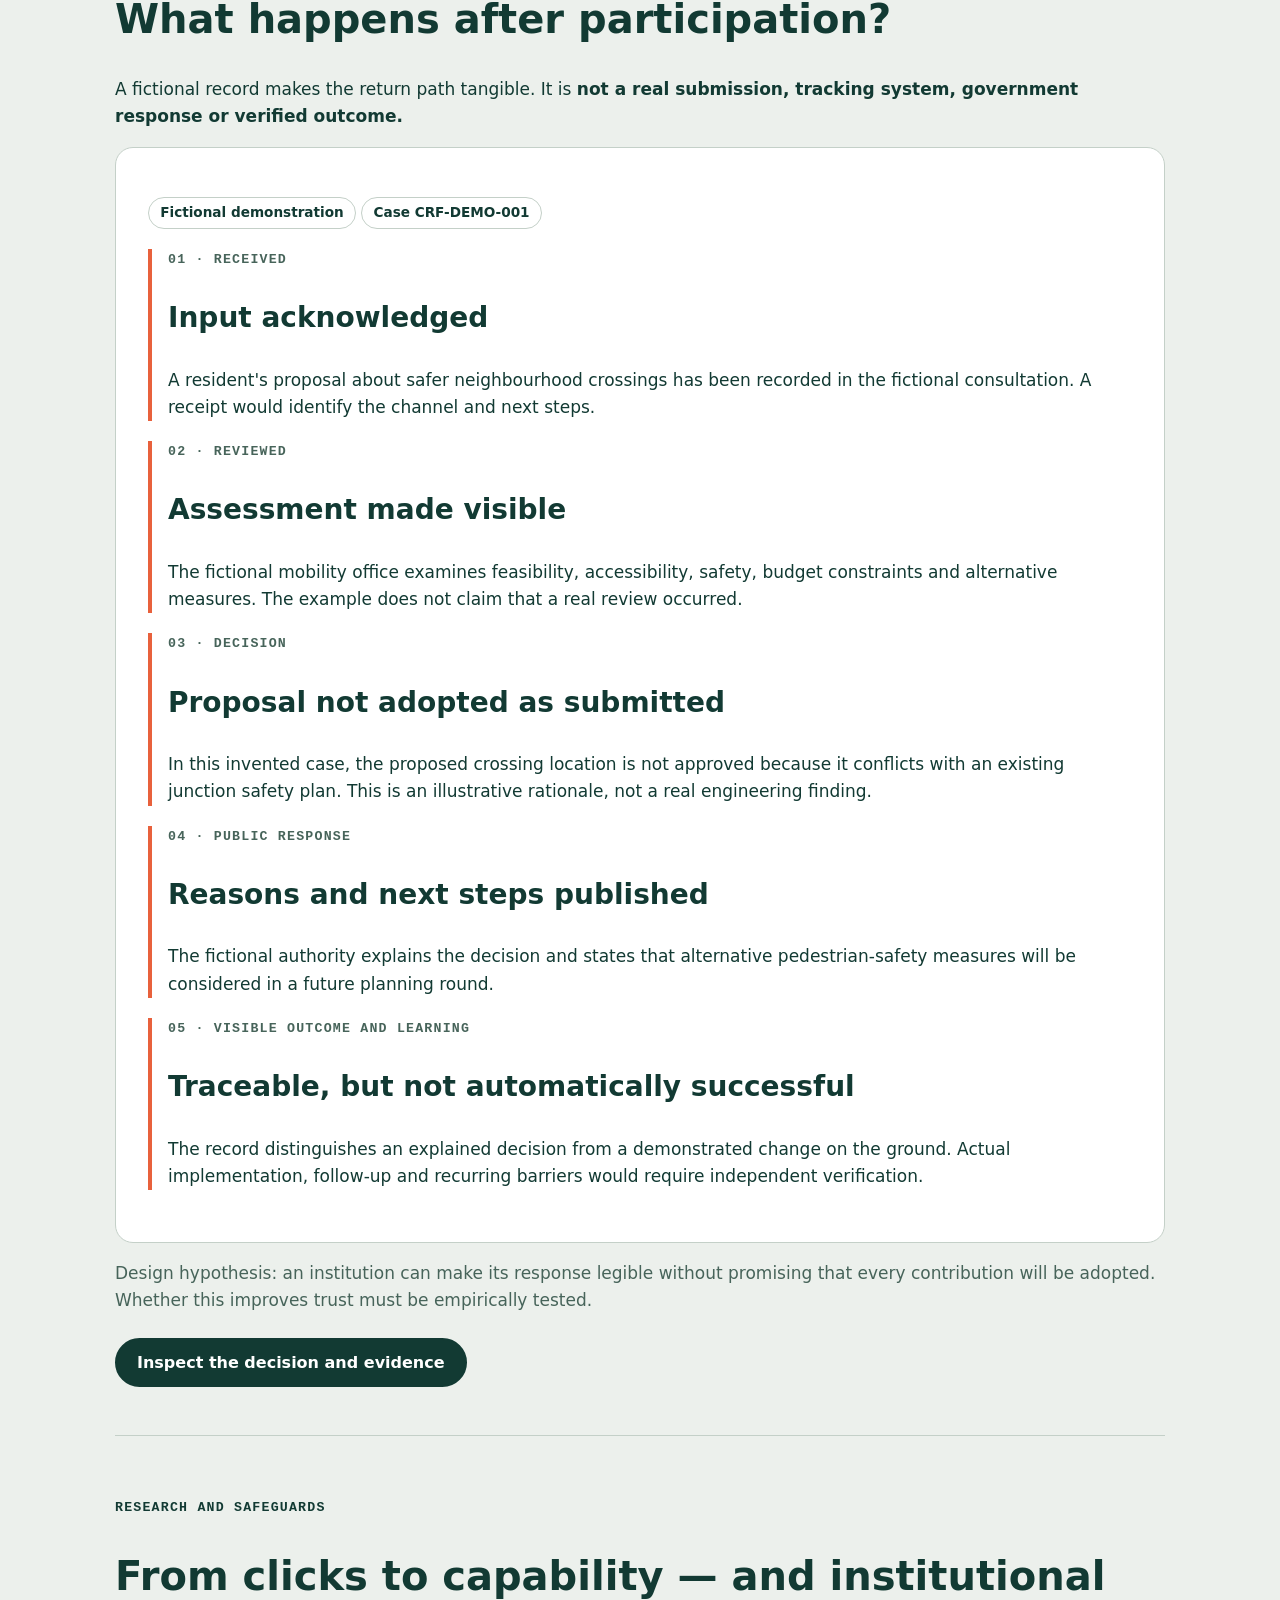
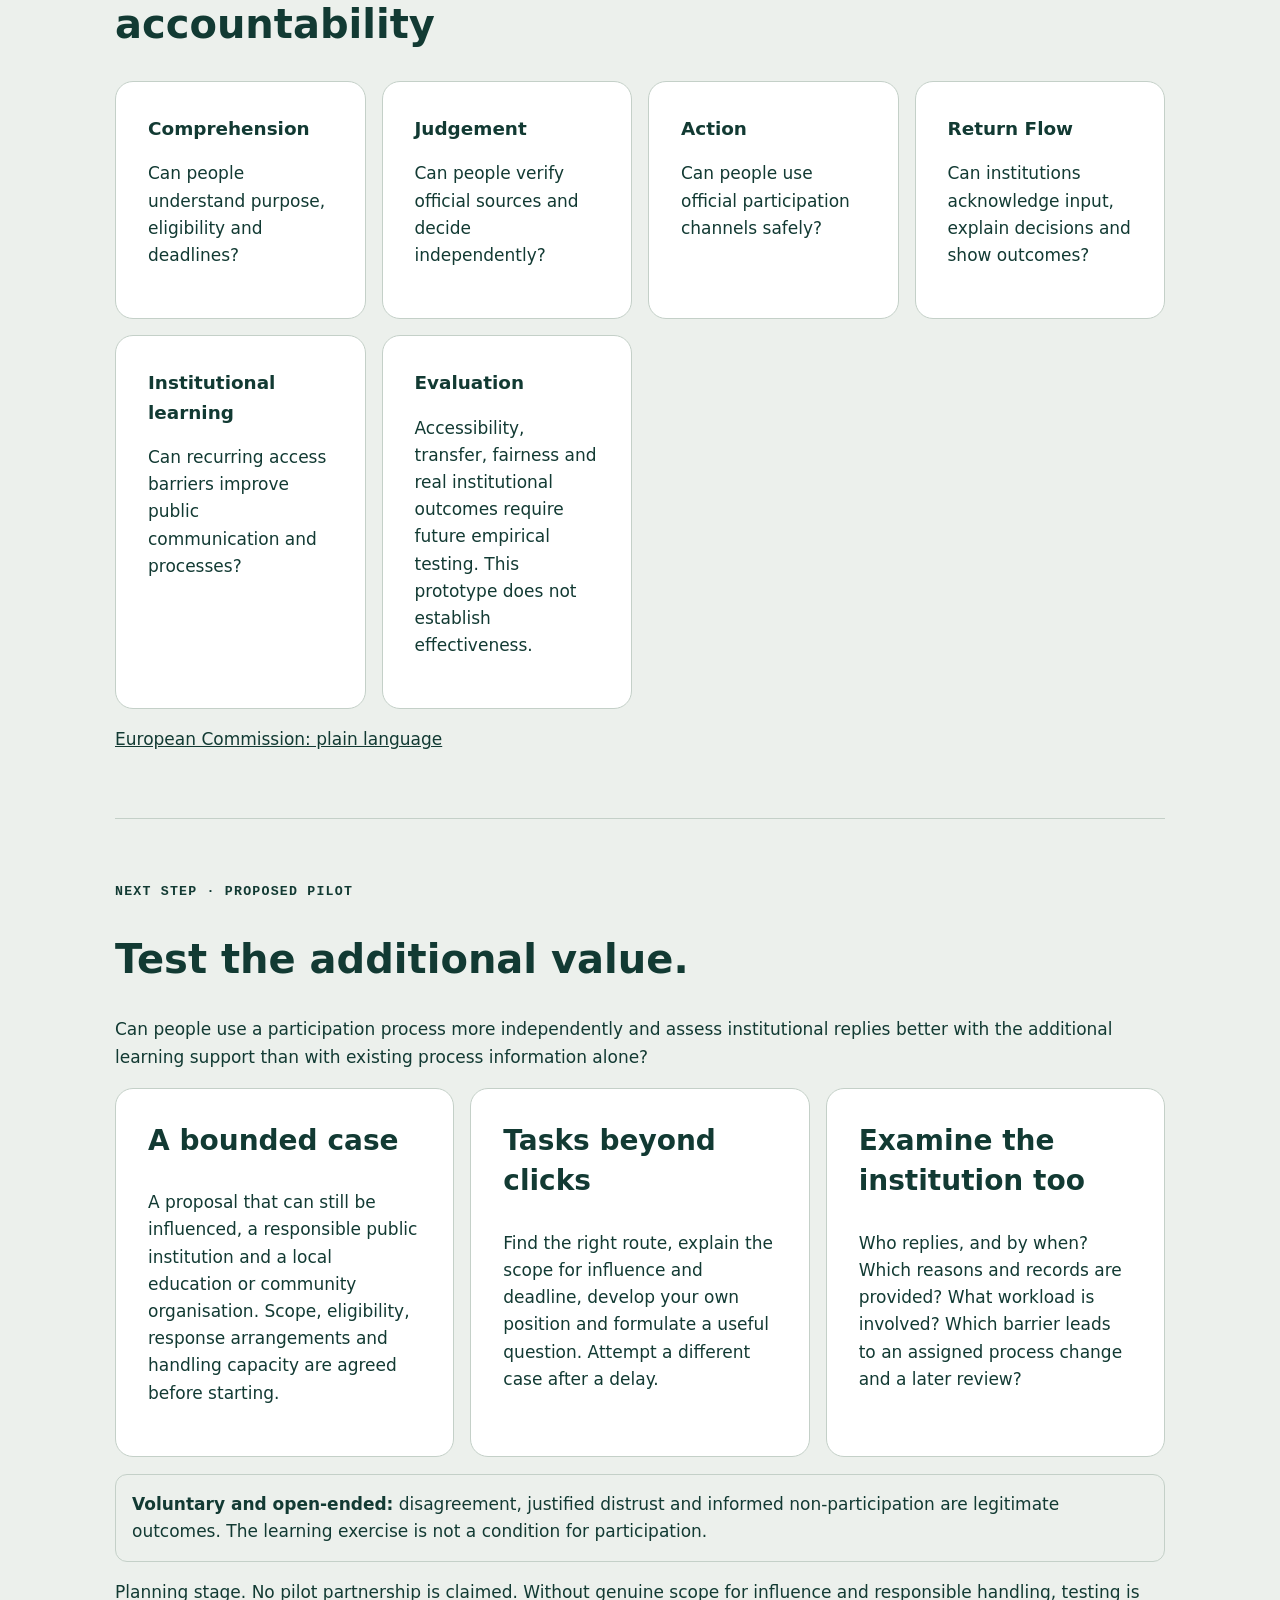
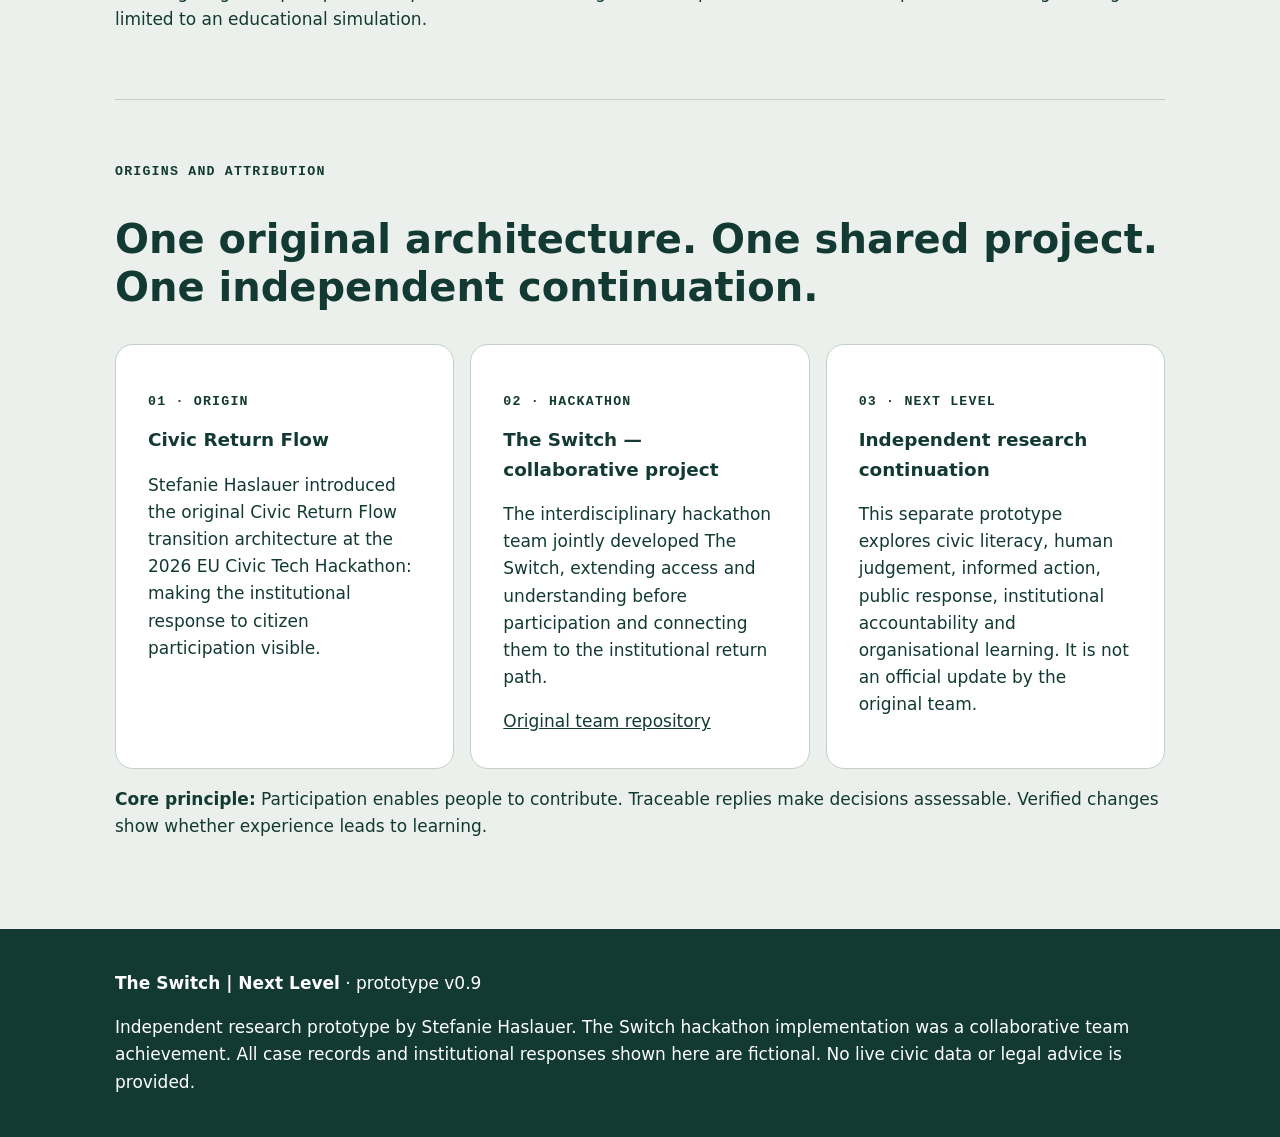
==== commit f17a94a6: "Add files via upload" ====
--- a/index.html
+++ b/index.html
@@ -5,7 +5,7 @@
 <meta charset="utf-8">
 <meta name="viewport" content="width=device-width, initial-scale=1">
 <meta name="description" content="An independent, fictional civic participation prototype exploring understanding, informed action, institutional accountability and visible return flow.">
-<title>The Switch | Next Level · English · v0.8</title>
+<title>The Switch | Next Level · English · v0.9</title>
 
 <style>
 :root {
@@ -295,17 +295,17 @@
     <a href="./accountability.html#decision">Accountability</a>
     <a href="#journey">Origins</a>
     <a href="#approach">Our approach</a><a href="#pilot">Pilot</a>
-  </nav>
+  <a href="./find.html">Find participation</a></nav>
 <nav class="language-switch" aria-label="Choose language"><a href="./index.html" lang="en" hreflang="en" aria-current="page">English</a><a href="./index-de.html" lang="de" hreflang="de">Deutsch</a></nav></header>
 
 <main id="main-content">
 
 <section class="hero" aria-labelledby="hero-title">
-<p class="eyebrow">Independent continuation · Learning and research prototype v0.8</p>
+<p class="eyebrow">Independent continuation · Learning and research prototype v0.9</p>
 <h1 id="hero-title">Understand participation.<br><span>Assess institutional replies.</span></h1>
 <p class="lead">Find your participation route, develop your own position and assess what an institutional reply actually supports. The Switch | Next Level explores learning support through a fictional case. For public institutions, the example makes responsibilities, reasons and verifiable next steps concrete.</p>
 <div class="entry-grid">
-<a class="entry-card" href="#demo"><span class="eyebrow">For people</span><strong>I want to understand participation</strong><span>Explore a participation process in six steps.</span><span class="entry-link">Try the learning journey →</span></a>
+<a class="entry-card" href="./find.html"><span class="eyebrow">For people</span><strong>I want to find my participation route</strong><span>Find an example by place and topic. Then examine your next step.</span><span class="entry-link">Open the map and examples →</span></a>
 <a class="entry-card" href="#institutions"><span class="eyebrow">For institutions</span><strong>We want to make participation traceable</strong><span>Examine requirements for review, reasoning and feedback.</span><span class="entry-link">Explore the institutional perspective →</span></a>
 </div>
 <p class="prototype-note"><strong>Currently: a fictional learning demonstration in English and German.</strong> No real contributions are submitted here. Effects on actual participation and institutional learning have not been established.</p>
@@ -678,7 +678,7 @@
 <footer>
   <p>
     <strong>The Switch | Next Level</strong>
-    · prototype v0.8
+    · prototype v0.9
   </p>
 
   <p>
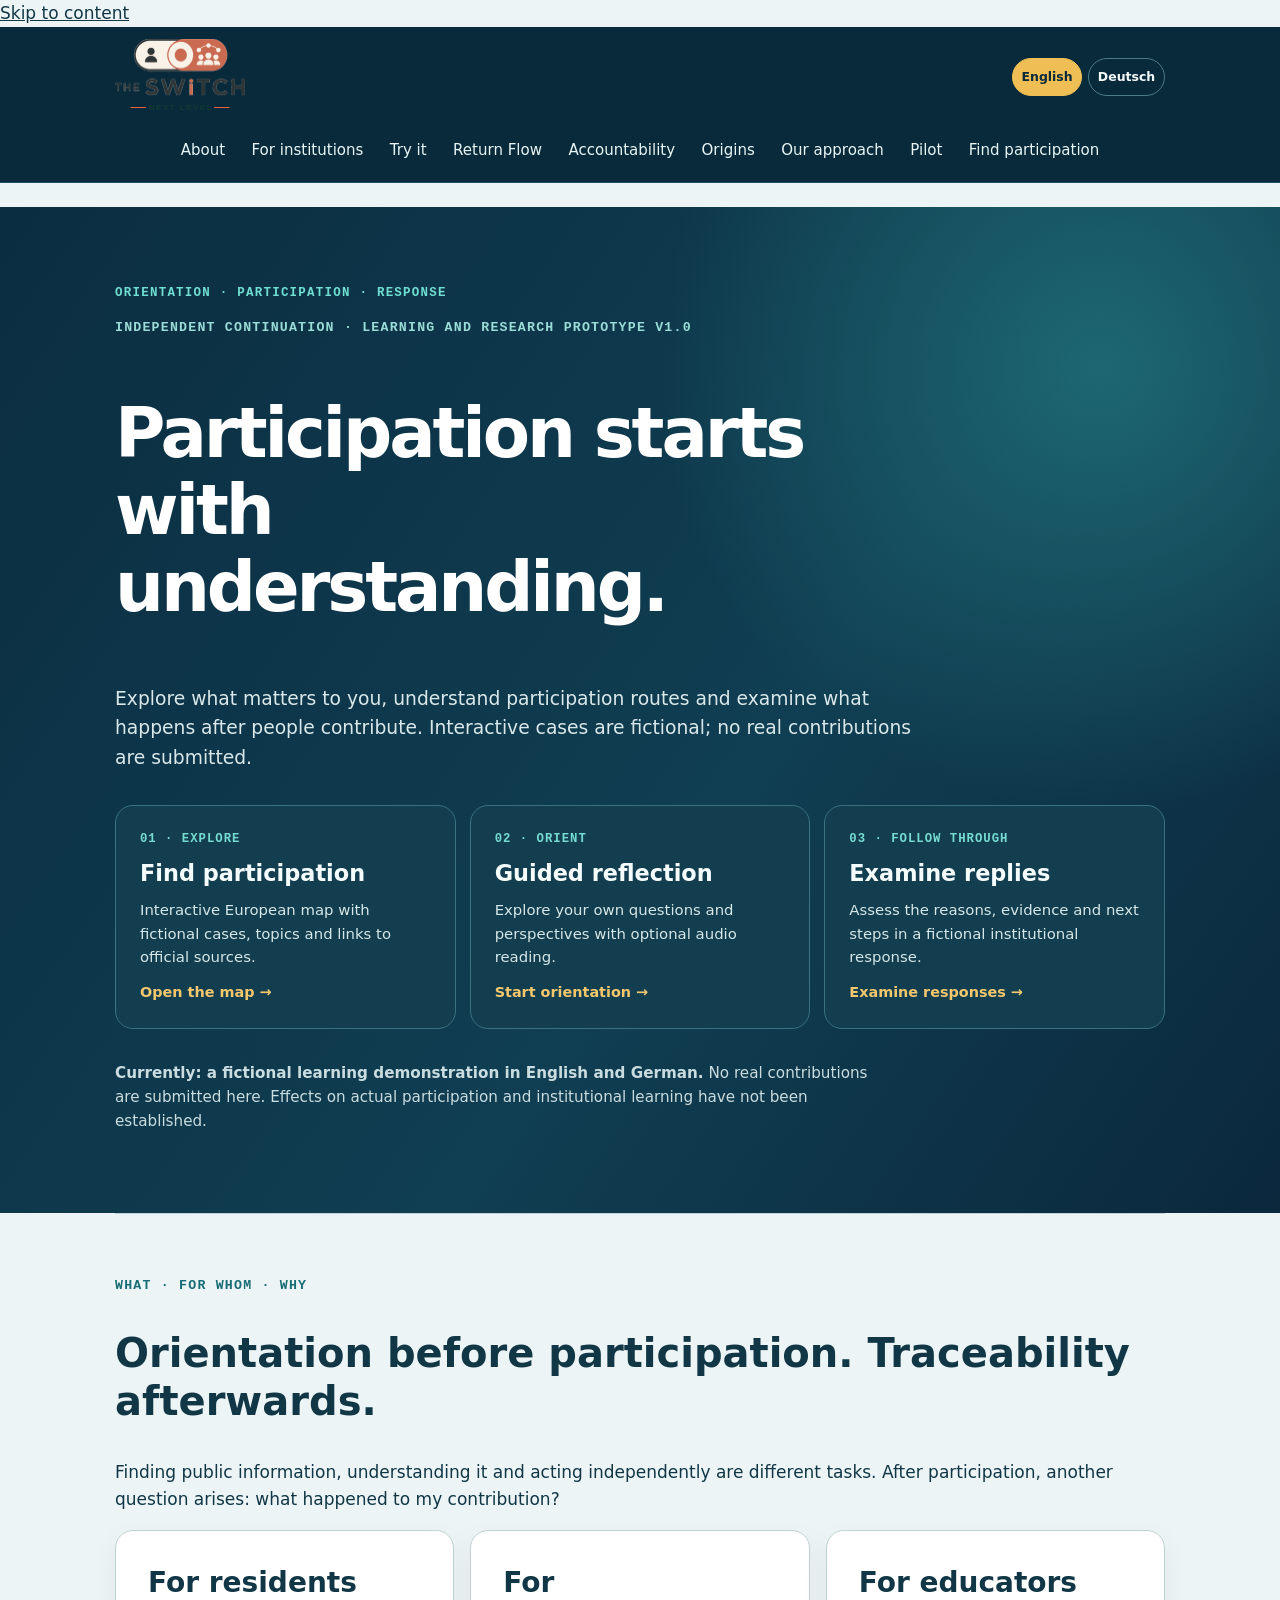
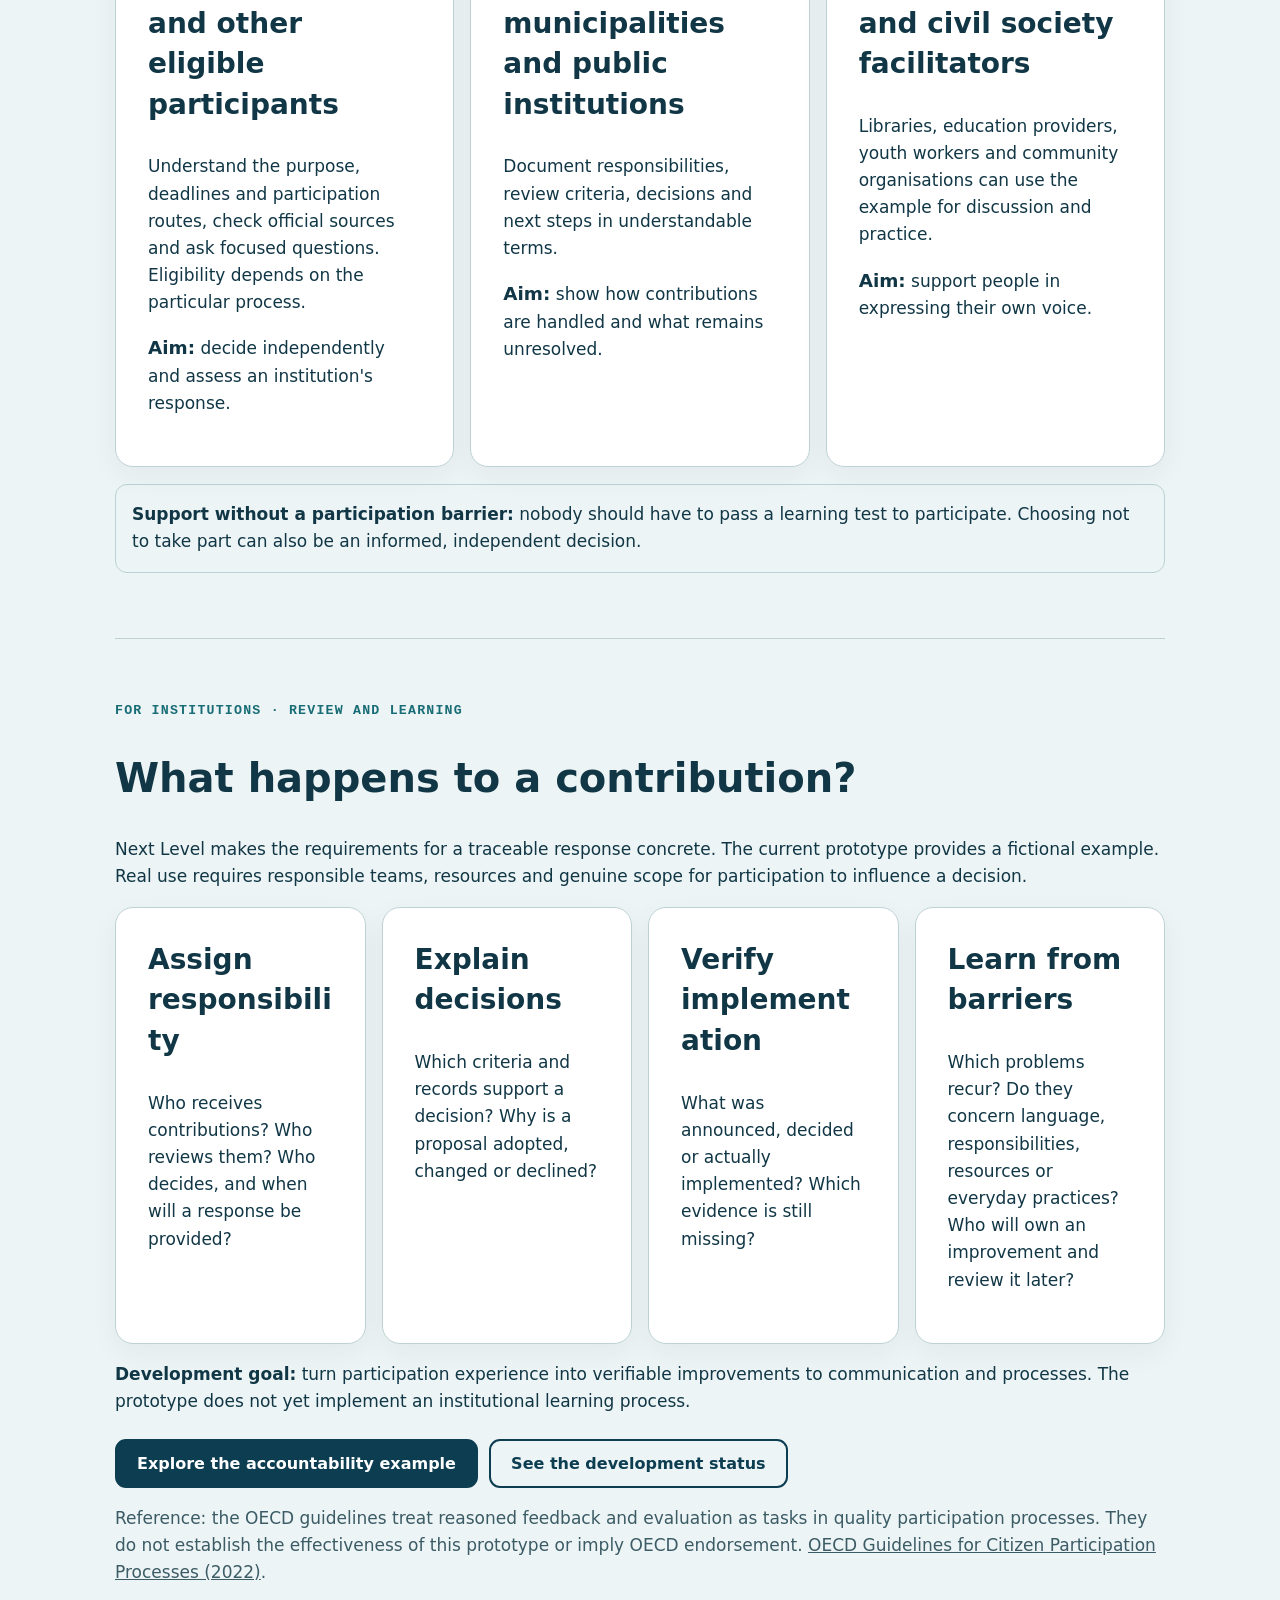
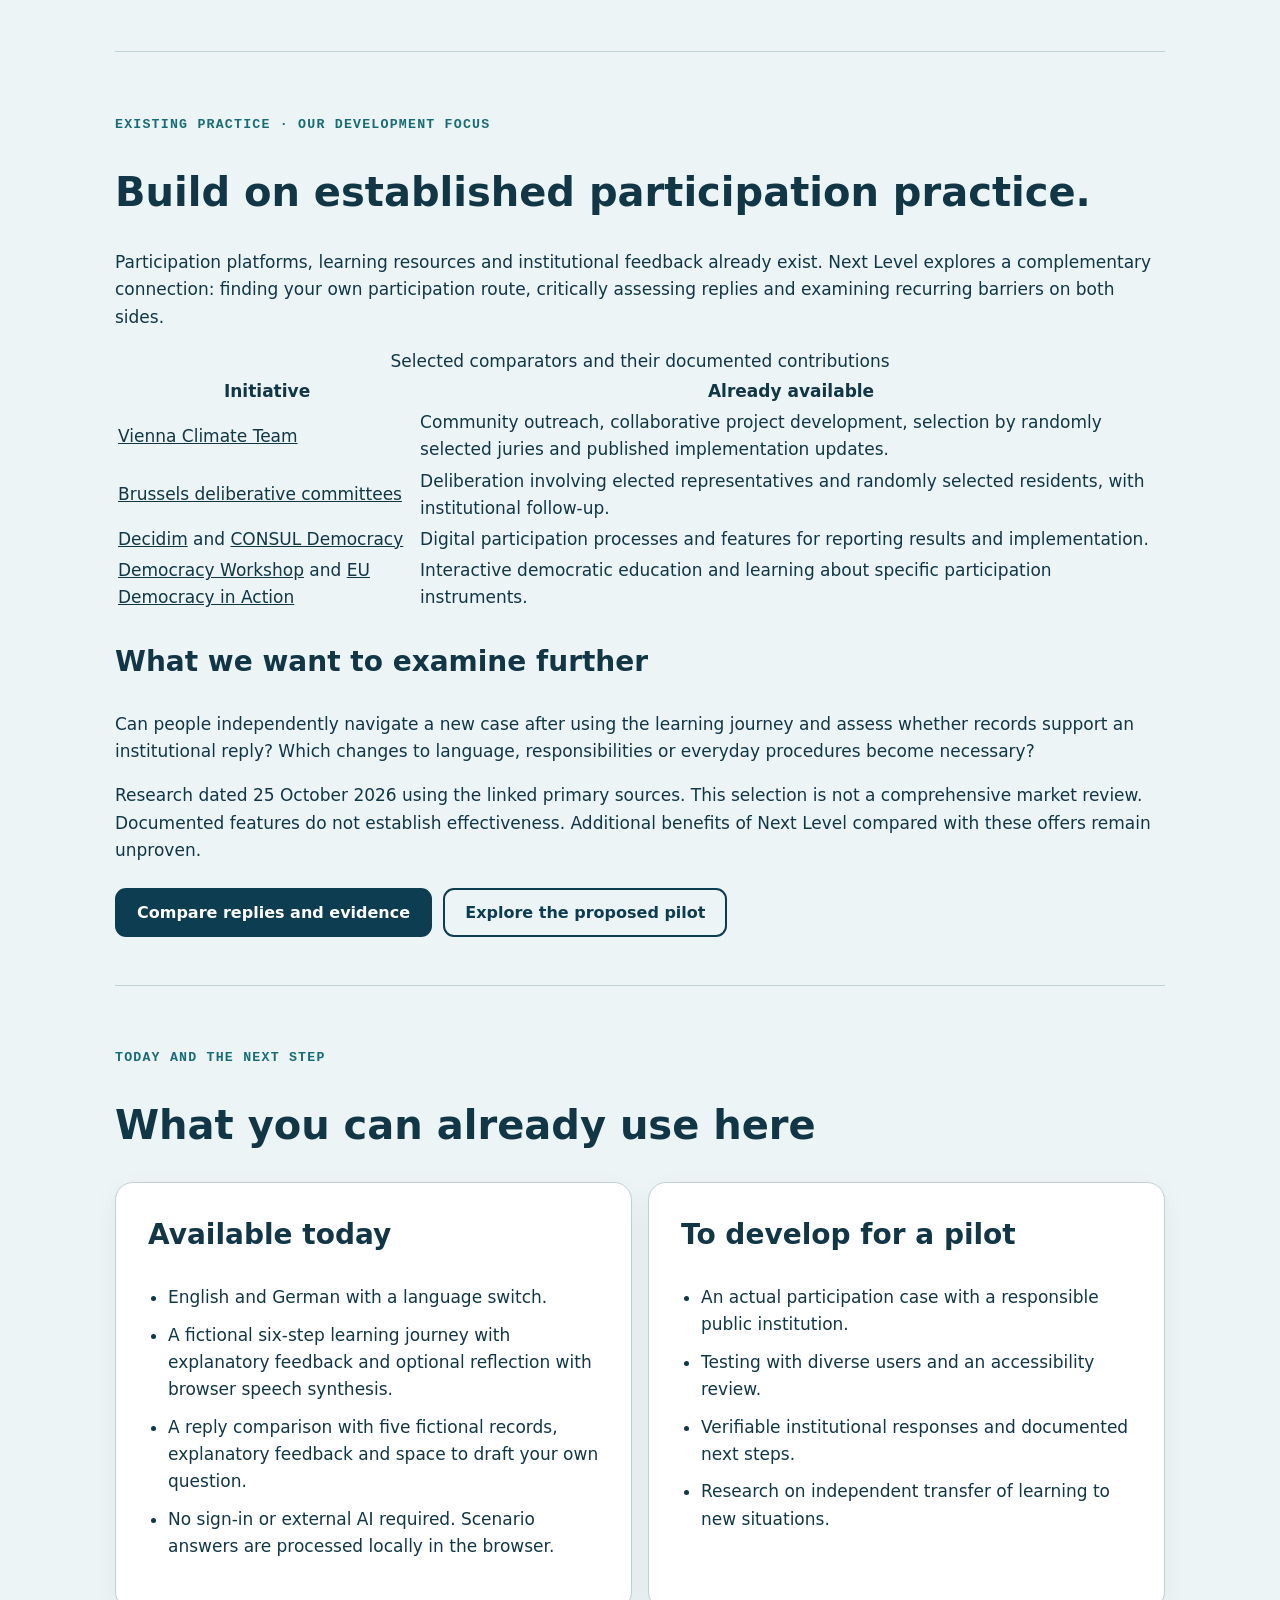
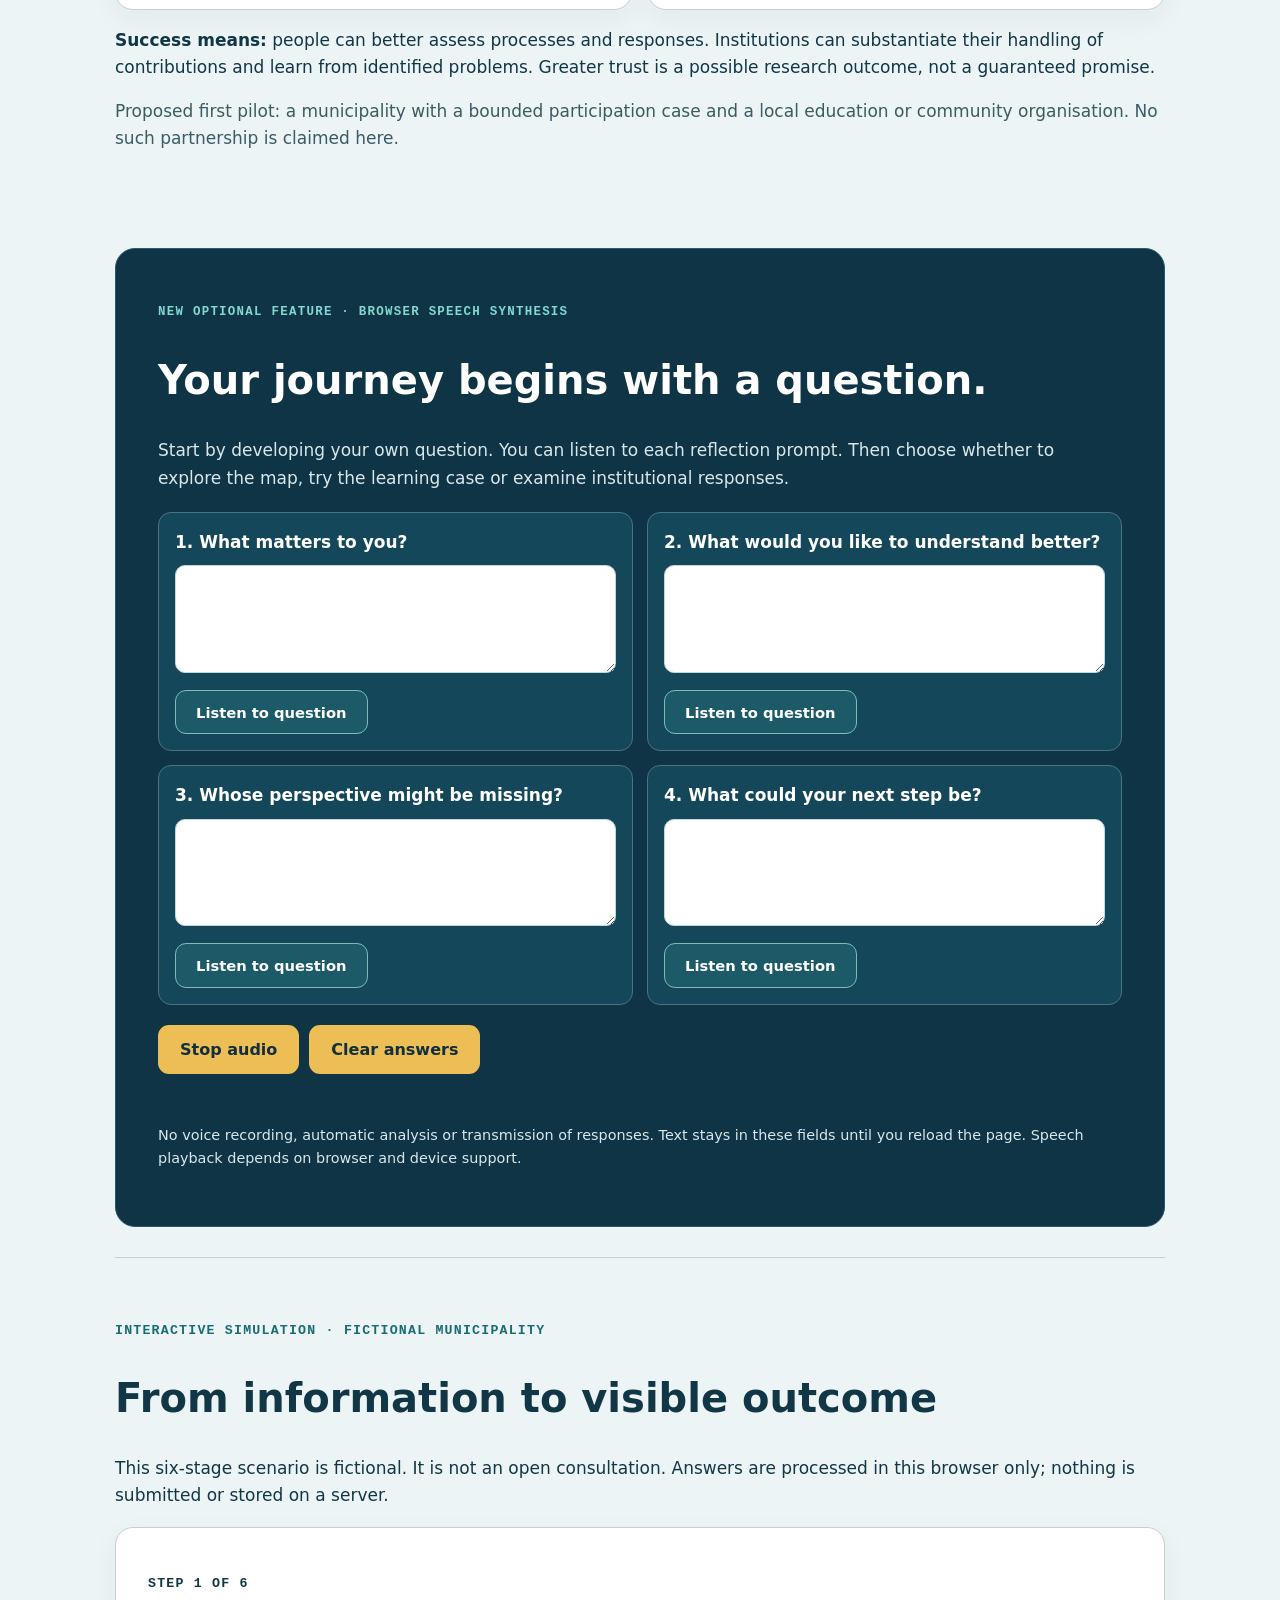
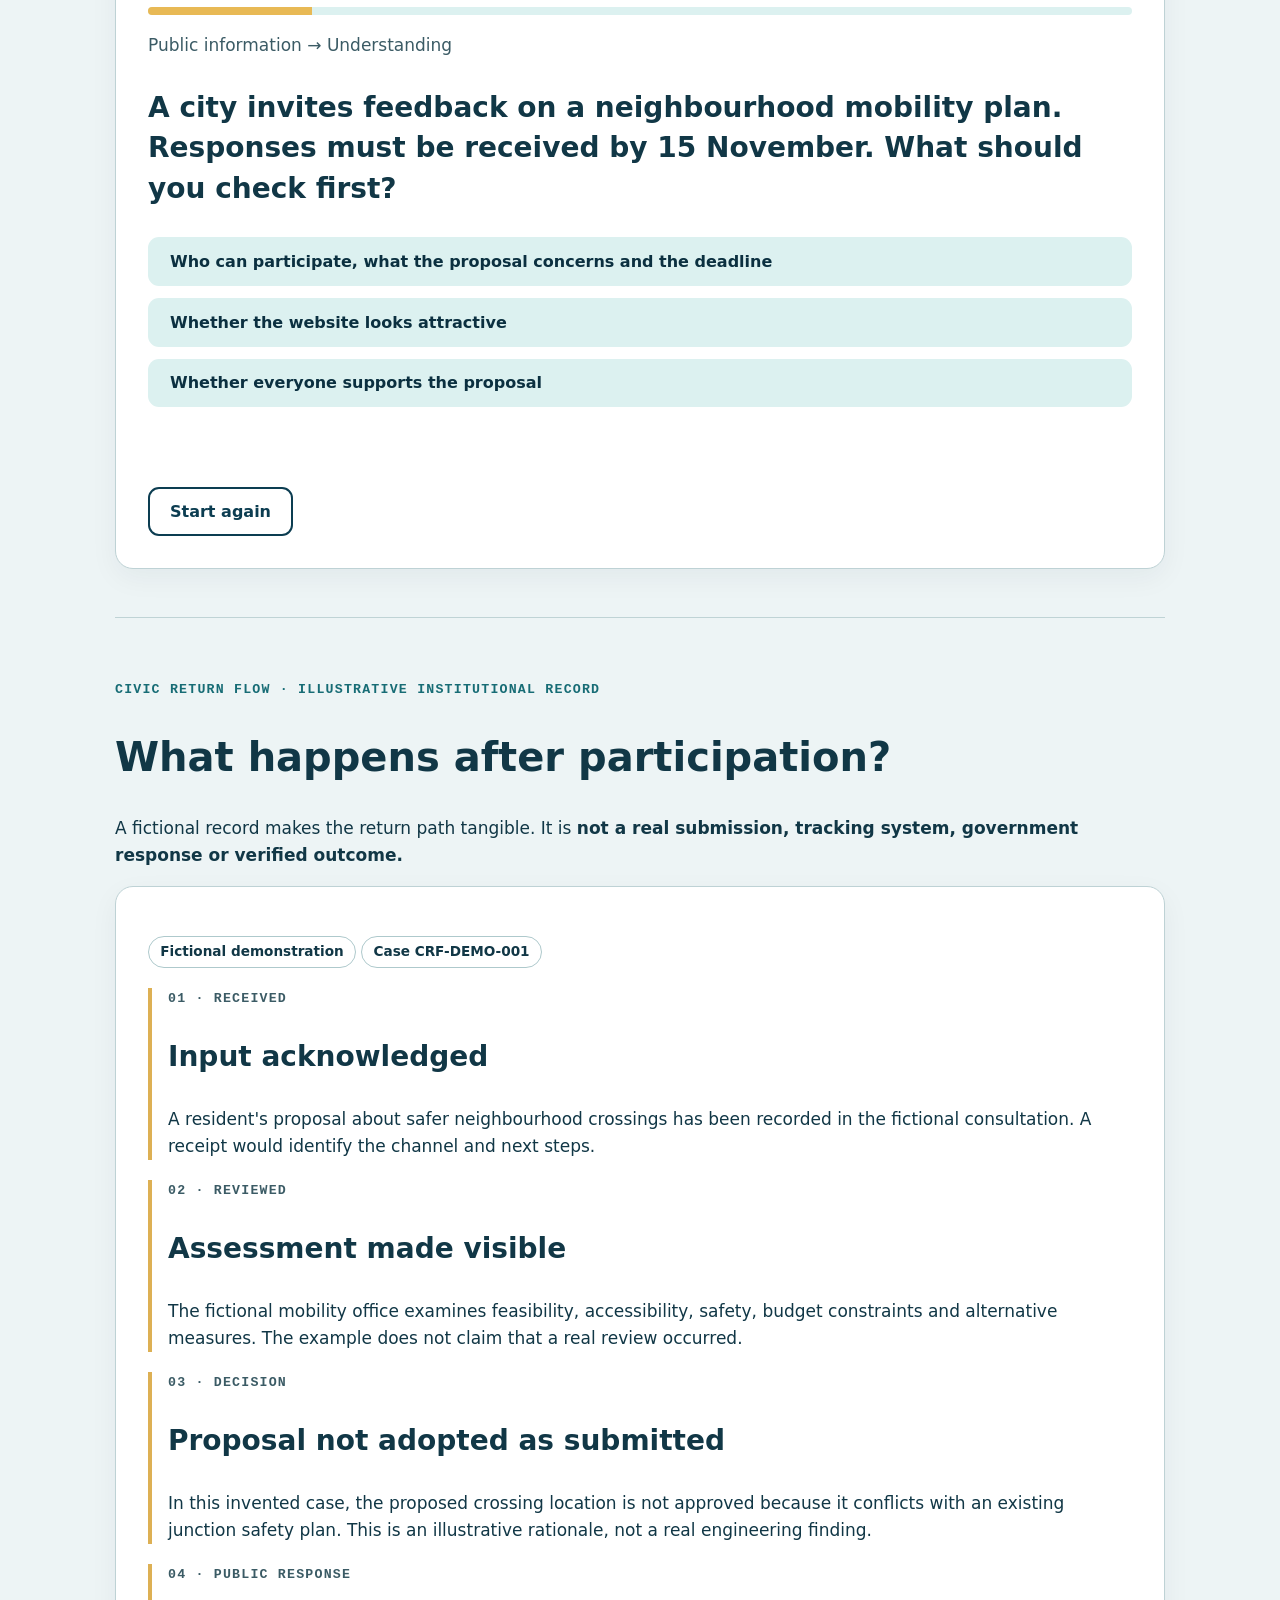
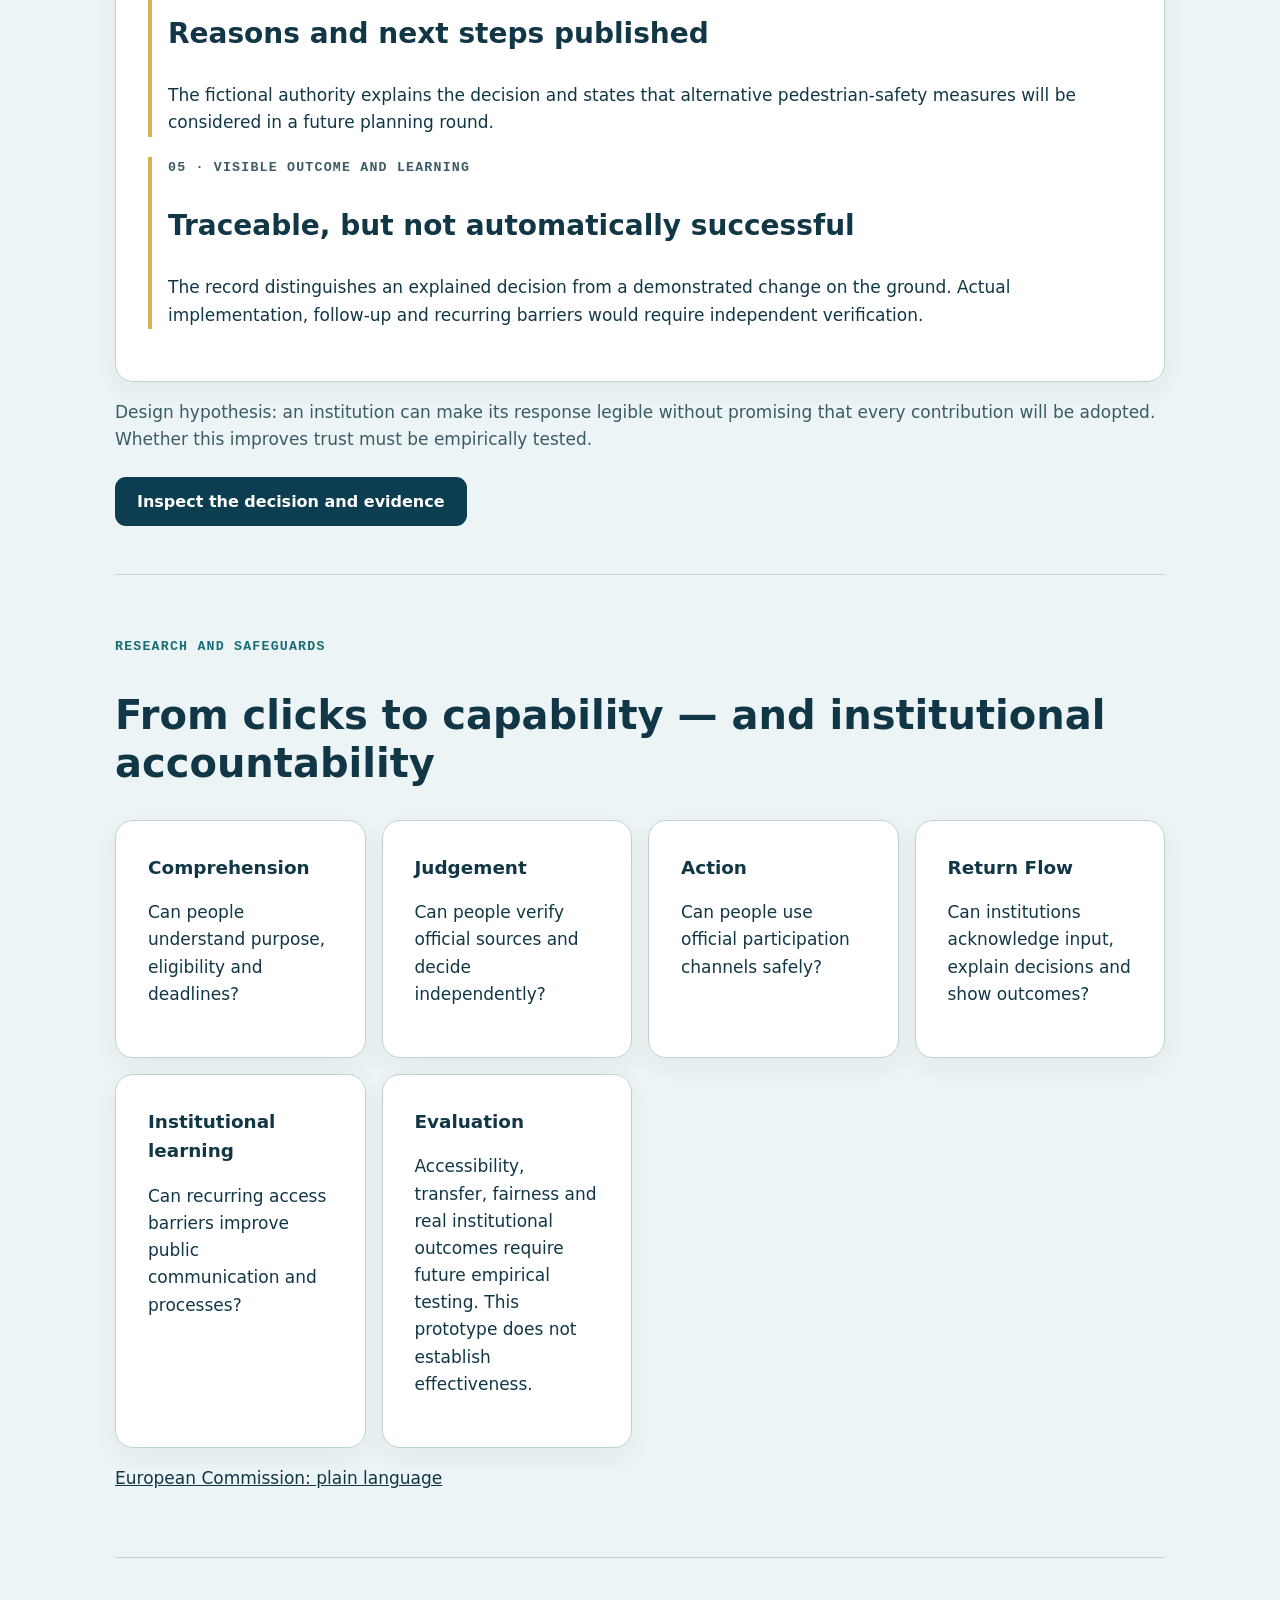
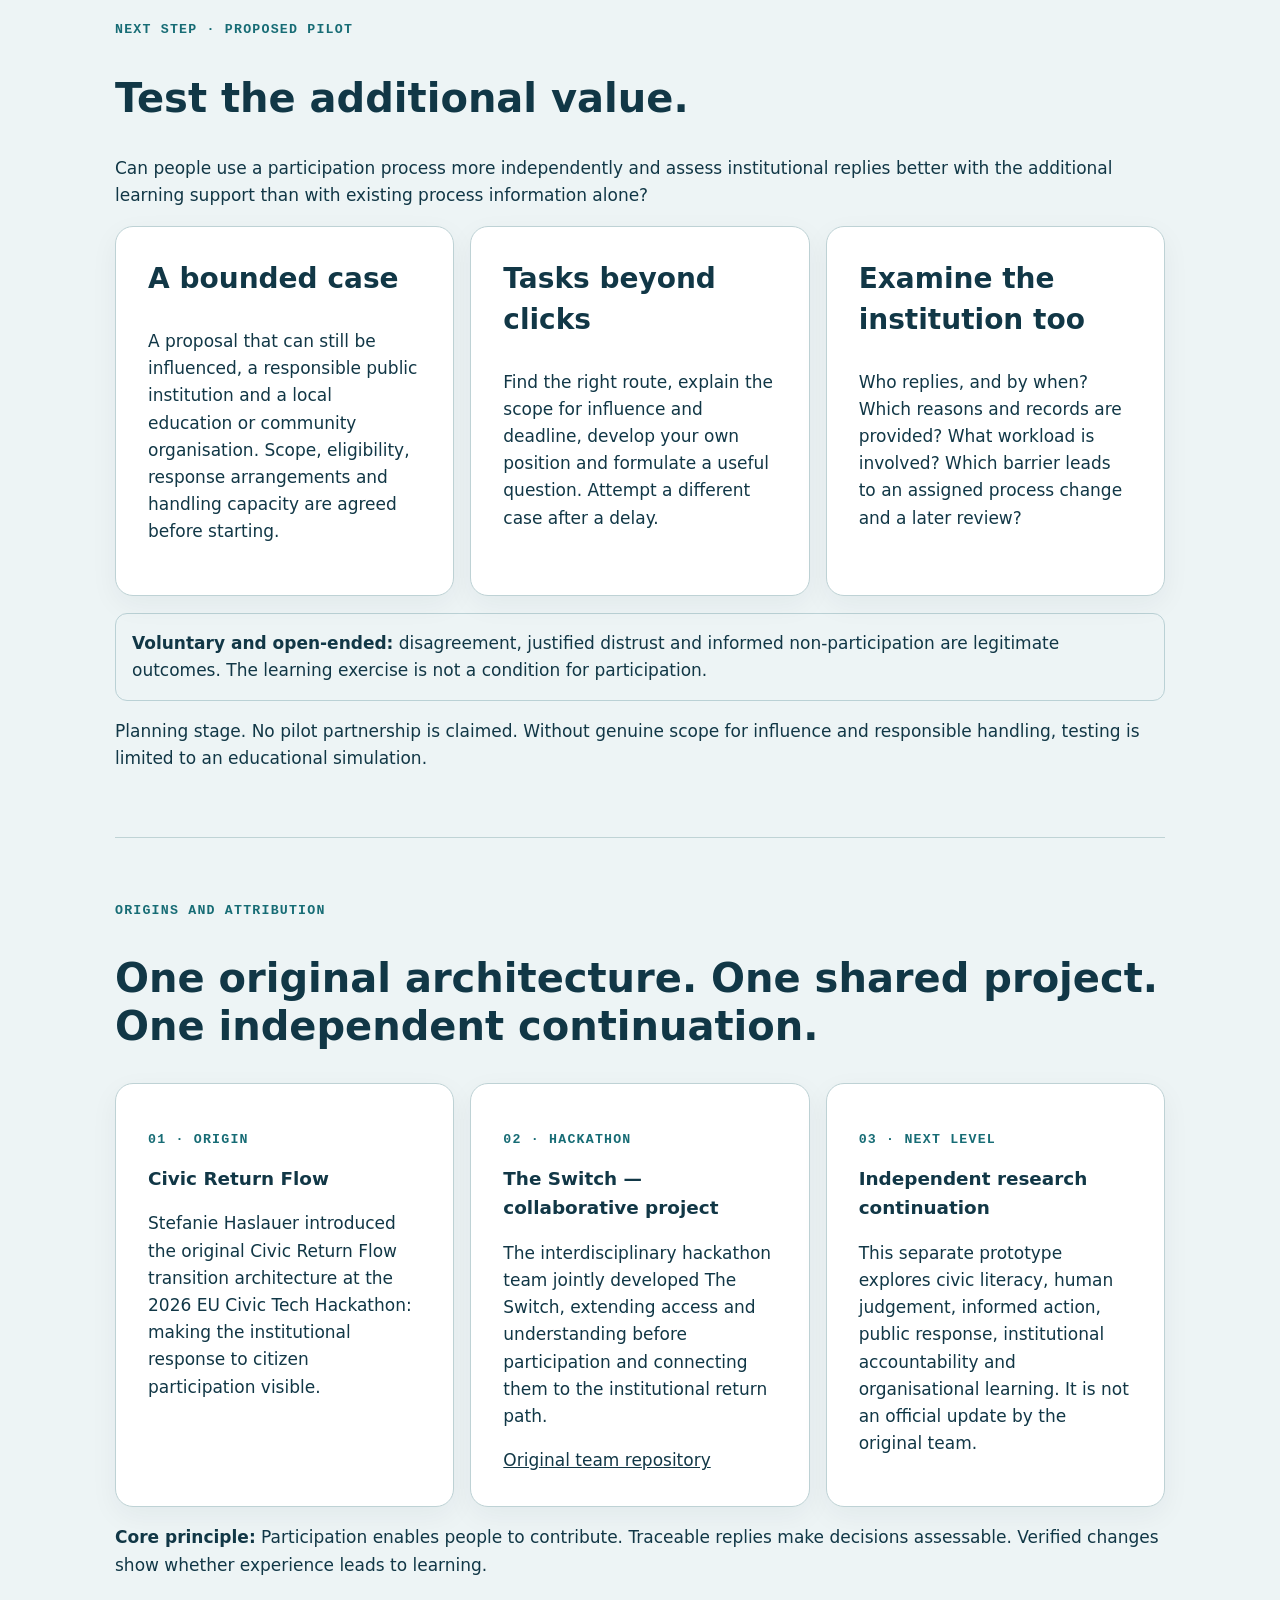
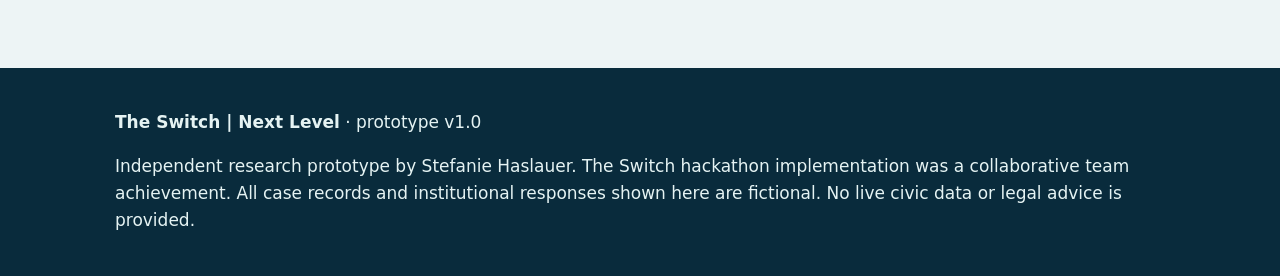
==== commit 469a1d51: "Add files via upload" ====
--- a/index.html
+++ b/index.html
@@ -5,7 +5,7 @@
 <meta charset="utf-8">
 <meta name="viewport" content="width=device-width, initial-scale=1">
 <meta name="description" content="An independent, fictional civic participation prototype exploring understanding, informed action, institutional accountability and visible return flow.">
-<title>The Switch | Next Level · English · v0.9</title>
+<title>The Switch | Next Level · English · v1.0</title>
 
 <style>
 :root {
@@ -279,6 +279,8 @@
 <link rel="alternate" hreflang="en" href="./index.html">
 <link rel="alternate" hreflang="de" href="./index-de.html">
 <link rel="stylesheet" href="./assets/next-level.css">
+<link rel="stylesheet" href="./switch-theme.css">
+<script src="./switch-ui.js" defer></script>
 </head>
 
 <body>
@@ -287,7 +289,7 @@
 <header>
   <a class="brand" href="./index.html" aria-label="The Switch Next Level home"><img class="brand-logo" src="./assets/the-switch-next-level-logo.svg" alt="The Switch | Next Level" width="520" height="300"></a>
 
-  <nav aria-label="Main navigation">
+  <nav class="switch-primary" aria-label="Main navigation">
     <a href="#purpose">About</a>
     <a href="#institutions">For institutions</a>
     <a href="#demo">Try it</a>
@@ -301,13 +303,11 @@
 <main id="main-content">
 
 <section class="hero" aria-labelledby="hero-title">
-<p class="eyebrow">Independent continuation · Learning and research prototype v0.9</p>
-<h1 id="hero-title">Understand participation.<br><span>Assess institutional replies.</span></h1>
-<p class="lead">Find your participation route, develop your own position and assess what an institutional reply actually supports. The Switch | Next Level explores learning support through a fictional case. For public institutions, the example makes responsibilities, reasons and verifiable next steps concrete.</p>
-<div class="entry-grid">
-<a class="entry-card" href="./find.html"><span class="eyebrow">For people</span><strong>I want to find my participation route</strong><span>Find an example by place and topic. Then examine your next step.</span><span class="entry-link">Open the map and examples →</span></a>
-<a class="entry-card" href="#institutions"><span class="eyebrow">For institutions</span><strong>We want to make participation traceable</strong><span>Examine requirements for review, reasoning and feedback.</span><span class="entry-link">Explore the institutional perspective →</span></a>
-</div>
+<p class="switch-kicker">ORIENTATION · PARTICIPATION · RESPONSE</p>
+<p class="eyebrow">Independent continuation · Learning and research prototype v1.0</p>
+<h1 id="hero-title">Participation starts with understanding.</h1>
+<p class="lead">Explore what matters to you, understand participation routes and examine what happens after people contribute. Interactive cases are fictional; no real contributions are submitted.</p>
+<div class="switch-path-grid"><a class="switch-path" href="./find.html"><small>01 · EXPLORE</small><strong>Find participation</strong><span>Interactive European map with fictional cases, topics and links to official sources.</span><b>Open the map →</b></a><a class="switch-path" href="#guided-orientation"><small>02 · ORIENT</small><strong>Guided reflection</strong><span>Explore your own questions and perspectives with optional audio reading.</span><b>Start orientation →</b></a><a class="switch-path" href="./accountability.html#answer-practice"><small>03 · FOLLOW THROUGH</small><strong>Examine replies</strong><span>Assess the reasons, evidence and next steps in a fictional institutional response.</span><b>Examine responses →</b></a></div>
 <p class="prototype-note"><strong>Currently: a fictional learning demonstration in English and German.</strong> No real contributions are submitted here. Effects on actual participation and institutional learning have not been established.</p>
 </section>
 <section class="section" id="purpose" aria-labelledby="purpose-title">
@@ -349,7 +349,7 @@
 <section class="section" id="status" aria-labelledby="status-title">
 <p class="eyebrow">Today and the next step</p><h2 id="status-title">What you can already use here</h2>
 <div class="grid">
-<article class="card"><h3>Available today</h3><ul><li>English and German with a language switch.</li><li>A fictional six-step learning journey with explanatory feedback.</li><li>A reply comparison with five fictional records, explanatory feedback and space to draft your own question.</li><li>No sign-in or external AI required. Scenario answers are processed locally in the browser.</li></ul></article>
+<article class="card"><h3>Available today</h3><ul><li>English and German with a language switch.</li><li>A fictional six-step learning journey with explanatory feedback and optional reflection with browser speech synthesis.</li><li>A reply comparison with five fictional records, explanatory feedback and space to draft your own question.</li><li>No sign-in or external AI required. Scenario answers are processed locally in the browser.</li></ul></article>
 <article class="card"><h3>To develop for a pilot</h3><ul><li>An actual participation case with a responsible public institution.</li><li>Testing with diverse users and an accessibility review.</li><li>Verifiable institutional responses and documented next steps.</li><li>Research on independent transfer of learning to new situations.</li></ul></article>
 </div>
 <p><strong>Success means:</strong> people can better assess processes and responses. Institutions can substantiate their handling of contributions and learn from identified problems. Greater trust is a possible research outcome, not a guaranteed promise.</p>
@@ -358,6 +358,7 @@
 
 
 
+<section class="section switch-guided" id="guided-orientation" aria-labelledby="guided-heading"><p class="switch-kicker">New optional feature · Browser speech synthesis</p><h2 id="guided-heading">Your journey begins with a question.</h2><p>Start by developing your own question. You can listen to each reflection prompt. Then choose whether to explore the map, try the learning case or examine institutional responses.</p><div class="switch-reflect-grid"><div class="switch-reflect-card"><label for="switch-reflect-0">1. What matters to you?</label><textarea id="switch-reflect-0" rows="3" maxlength="1200"></textarea><button type="button" class="switch-speak-one" data-prompt="0">Listen to question</button></div><div class="switch-reflect-card"><label for="switch-reflect-1">2. What would you like to understand better?</label><textarea id="switch-reflect-1" rows="3" maxlength="1200"></textarea><button type="button" class="switch-speak-one" data-prompt="1">Listen to question</button></div><div class="switch-reflect-card"><label for="switch-reflect-2">3. Whose perspective might be missing?</label><textarea id="switch-reflect-2" rows="3" maxlength="1200"></textarea><button type="button" class="switch-speak-one" data-prompt="2">Listen to question</button></div><div class="switch-reflect-card"><label for="switch-reflect-3">4. What could your next step be?</label><textarea id="switch-reflect-3" rows="3" maxlength="1200"></textarea><button type="button" class="switch-speak-one" data-prompt="3">Listen to question</button></div></div><div class="switch-controls"><button type="button" id="switch-stop-audio">Stop audio</button><button type="button" id="switch-clear-reflection">Clear answers</button></div><p id="switch-audio-status" role="status" aria-live="polite"></p><p class="switch-small">No voice recording, automatic analysis or transmission of responses. Text stays in these fields until you reload the page. Speech playback depends on browser and device support.</p></section>
 <section class="section" id="demo">
 
   <p class="eyebrow">
@@ -678,7 +679,7 @@
 <footer>
   <p>
     <strong>The Switch | Next Level</strong>
-    · prototype v0.9
+    · prototype v1.0
   </p>
 
   <p>
--- a/switch-theme.css
+++ b/switch-theme.css
@@ -0,0 +1,16 @@
+/* The Switch | Next Level · interface layer v1.0 · preserves existing application logic */
+:root{--ink:#0b3040;--paper:#edf4f5;--signal:#efbf55;--line:#bad1d5;--muted:#3b5b65;--pale:#dcf1f0;--white:#fff}
+html{scroll-padding-top:20px}body{background:#edf4f5;color:#113746}a{color:inherit}button,a,textarea{touch-action:manipulation}button:focus-visible,a:focus-visible,textarea:focus-visible,summary:focus-visible{outline:3px solid #f5ba46!important;outline-offset:3px}
+header:not(.irrelevant),.site-header{position:relative;display:flex;align-items:center;gap:1rem;justify-content:space-between;background:#092a3a;color:#fff;border-bottom:1px solid #22516a;flex-wrap:wrap;padding-top:12px!important;padding-bottom:12px!important}
+header .brand-logo,header .site-header img,.site-header img{width:130px!important;height:auto!important;max-width:130px!important;max-height:76px!important;object-fit:contain}
+header nav.switch-primary{display:flex;flex:1 1 100%;justify-content:center;flex-wrap:wrap;gap:.25rem;order:3}header nav.switch-primary a{padding:.5rem .7rem;border-radius:9px;text-decoration:none;color:#e7f5f5;font-size:.94rem}header nav.switch-primary a:hover,header nav.switch-primary a:focus-visible{background:#1d5060}header nav.language-switch{order:2;flex-wrap:nowrap;width:auto!important;gap:.35rem}header .language-switch a{color:#f4fbfb;border-color:#4e7a85;min-height:38px;padding:.3rem .55rem;font-size:.78rem}header .language-switch a[aria-current=page]{color:#092a3a;background:#efbf55;border-color:#efbf55}
+.switch-menu-toggle{order:1;display:none;align-items:center;gap:.4rem;background:transparent;color:#fff;border:1px solid #6e9da5;border-radius:10px;padding:.48rem .7rem;min-height:44px;font-size:.95rem;font-weight:700;cursor:pointer}.switch-menu-toggle svg{width:20px;height:20px;stroke:currentColor;stroke-width:2;fill:none}
+.hero{margin:0 calc(-1 * max(5vw, (100vw - 1050px)/2));padding:clamp(28px,5vw,70px) max(5vw, (100vw - 1050px)/2);background:radial-gradient(circle at 86% 16%,#1d6772 0,transparent 32%),linear-gradient(125deg,#0b2d41,#103e52 58%,#0b283d);color:#fff}.hero h1{color:#fff;font-size:clamp(2.25rem,5.4vw,4.3rem);max-width:15ch;letter-spacing:-.045em;line-height:1.12}.hero h1 span{color:#f1bf55}.hero .lead{color:#d9e8ea;max-width:69ch;font-size:clamp(1rem,2vw,1.17rem)}.hero .eyebrow{color:#9bdbd8}.hero .prototype-note{color:#c9dcdf;max-width:78ch}.switch-kicker{font:800 .78rem/1.6 ui-monospace,monospace;letter-spacing:.1em;text-transform:uppercase;color:#70dfd2}
+.switch-path-grid{display:grid;grid-template-columns:repeat(3,minmax(0,1fr));gap:14px;margin:2rem 0}.switch-path{display:flex;flex-direction:column;gap:.65rem;text-decoration:none;padding:clamp(16px,2.3vw,24px);background:#123e50;color:#f5fcfc;border:1px solid #3a7280;border-radius:18px;min-width:0;transition:transform .15s,background .15s}.switch-path:hover{transform:translateY(-3px);background:#185269}.switch-path small{font:750 .77rem/1.5 ui-monospace,monospace;letter-spacing:.08em;color:#77dbd1}.switch-path strong{font-size:clamp(1.15rem,2vw,1.4rem);line-height:1.3}.switch-path span{font-size:.93rem;color:#d5e7e8}.switch-path b{margin-top:auto;color:#f2c76d;font-size:.9rem}
+.card,.demo,.outcome,.panel{box-shadow:0 9px 28px rgba(8,39,58,.05);border-color:#bed2d5}.card,.panel{border-radius:18px}.button,button:not(.switch-menu-toggle){border-radius:11px}.button{background:#0c3d51;border-color:#0c3d51;color:#fff}.button.secondary,button.secondary{border-color:#0c3d51;color:#0c3d51;background:transparent}footer{background:#092b3c;color:#e5f3f3}footer a{color:#f3c96b}.record{border-left-color:#ddb054}.section{border-top-color:#bfd3d5}.track span{background:#e8b955}.pill{border-color:#aec9cc}.eyebrow{color:#176c75}
+.switch-guided{padding:clamp(24px,4vw,42px);border:1px solid #275d6a;border-radius:20px;background:#0e3445;color:#fff;margin:30px 0}.switch-guided h2{color:#fff}.switch-guided p{color:#d9e8eb}.switch-guided .switch-kicker{color:#83d8cf}.switch-reflect-grid{display:grid;grid-template-columns:repeat(2,minmax(0,1fr));gap:14px;margin:20px 0}.switch-reflect-card{background:#15475a;border:1px solid #4a7482;border-radius:13px;padding:16px}.switch-reflect-card label{display:block;color:#fff;font-weight:750;margin-bottom:9px}.switch-reflect-card textarea{width:100%;min-height:92px;resize:vertical;border-radius:10px;padding:12px;color:#103344;background:#fff;font:inherit;border:1px solid #c3d8db}.switch-reflect-card button{margin-top:9px;border:1px solid #7abdb5;background:#1c5a68;color:#fff;font-size:.92rem;min-height:42px;text-align:center}.switch-controls{display:flex;flex-wrap:wrap;gap:10px}.switch-controls button{background:#edbe56;border-color:#edbe56;color:#112f3c;font-weight:700}.switch-small{font-size:.9rem;line-height:1.6}#switch-audio-status{font-size:.9rem;min-height:1.5em}
+@media(max-width:760px){header:not(.irrelevant),.site-header{padding-left:16px!important;padding-right:16px!important;column-gap:.5rem}header .brand-logo,.site-header img{width:108px!important;max-width:108px!important}.switch-menu-toggle{display:inline-flex;order:3}header nav.language-switch{order:2;margin-left:auto}header nav.switch-primary{display:none;width:100%;flex-basis:100%;order:4;flex-direction:column;align-items:stretch;gap:2px;padding:12px 0;border-top:1px solid #2a5969}header nav.switch-primary.is-open{display:flex}header nav.switch-primary a{padding:12px 14px;min-height:44px;font-size:1rem}.hero{margin:0 -1rem;padding:28px 1rem 36px}.hero h1{font-size:clamp(2.1rem,8.3vw,3.2rem)}.switch-path-grid,.switch-reflect-grid{grid-template-columns:1fr}.switch-guided{padding:20px 16px}.language-switch a{font-size:.74rem!important;padding:.3rem .48rem!important}.switch-path{min-height:unset}}
+@media(max-width:410px){header .brand-logo,.site-header img{width:94px!important;max-width:94px!important}.switch-menu-toggle{font-size:.83rem}.language-switch a{font-size:.7rem!important;padding:.3rem .4rem!important}}
+@media(prefers-reduced-motion:reduce){.switch-path{transition:none}}
+/* Keep legacy comparison tables within the mobile viewport. */
+body{overflow-x:clip}.table-scroll{max-width:100%;overflow-x:auto}.compare-table{min-width:520px}
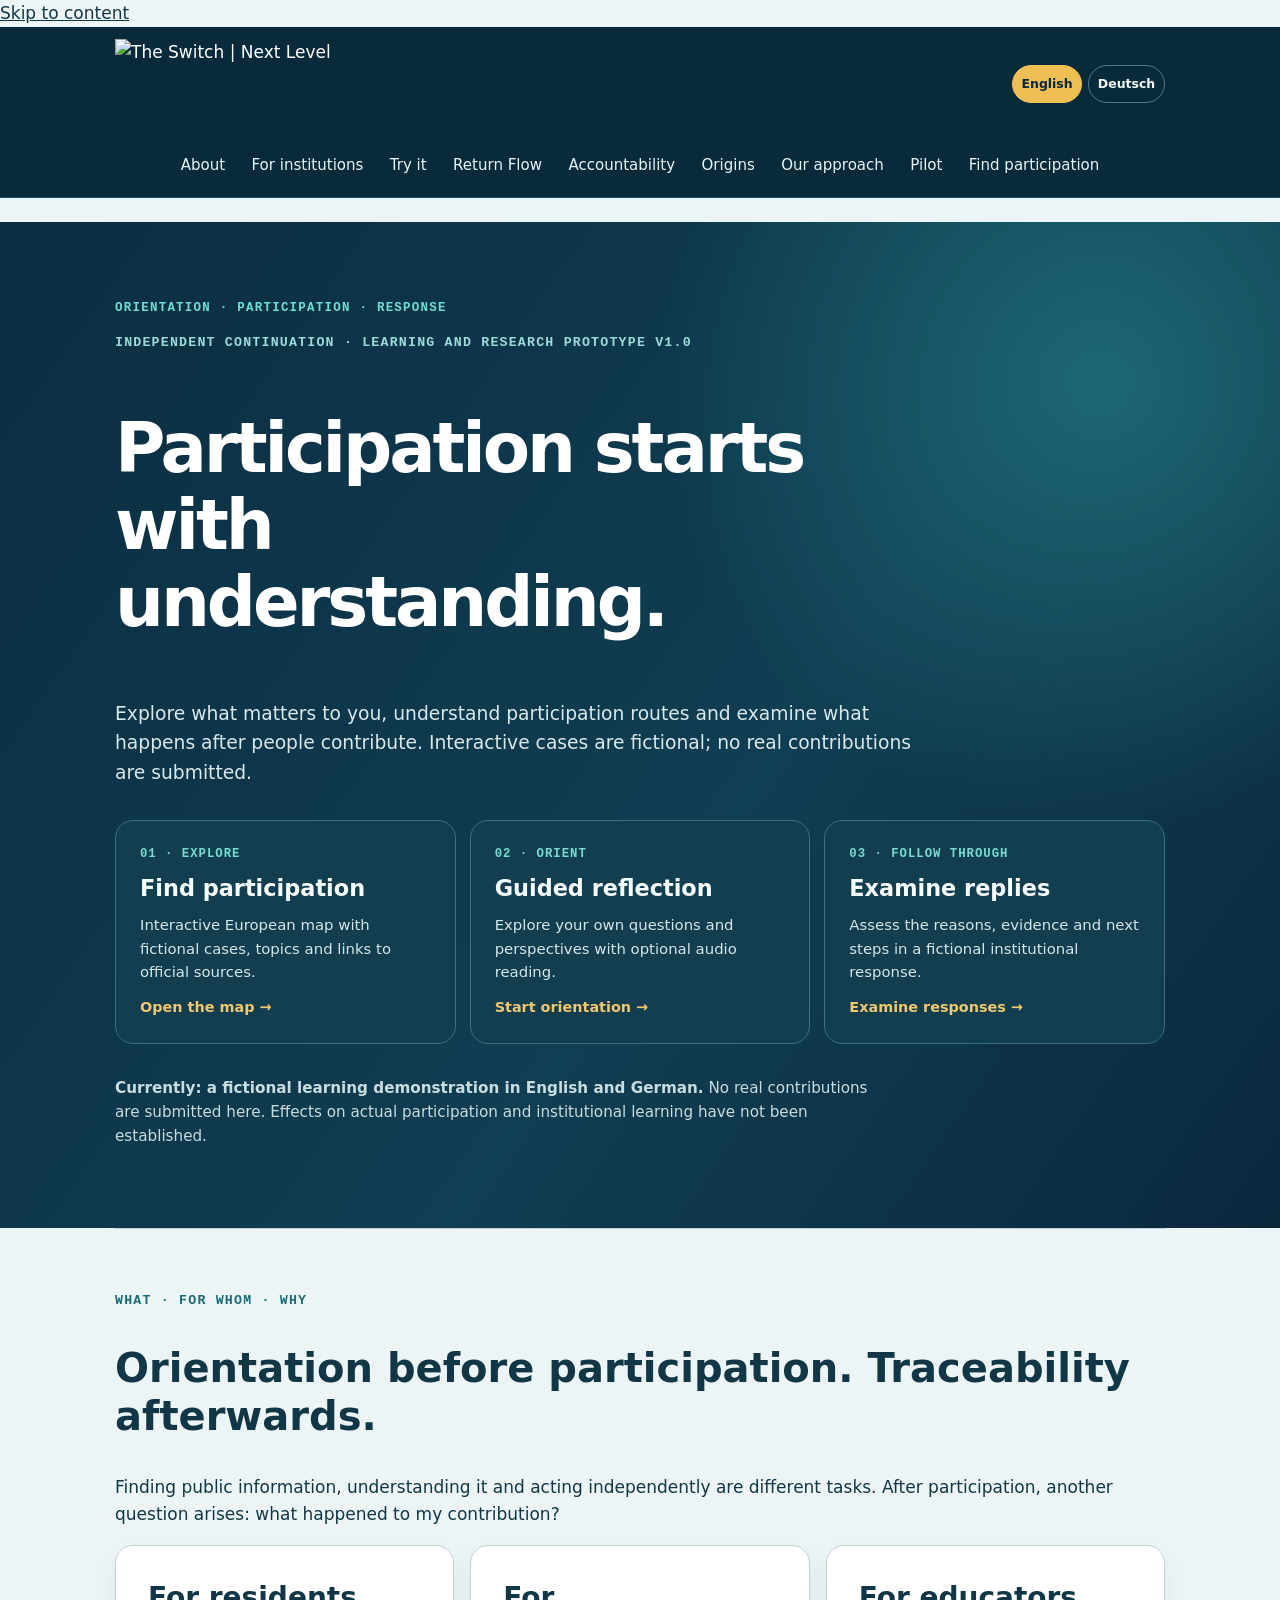
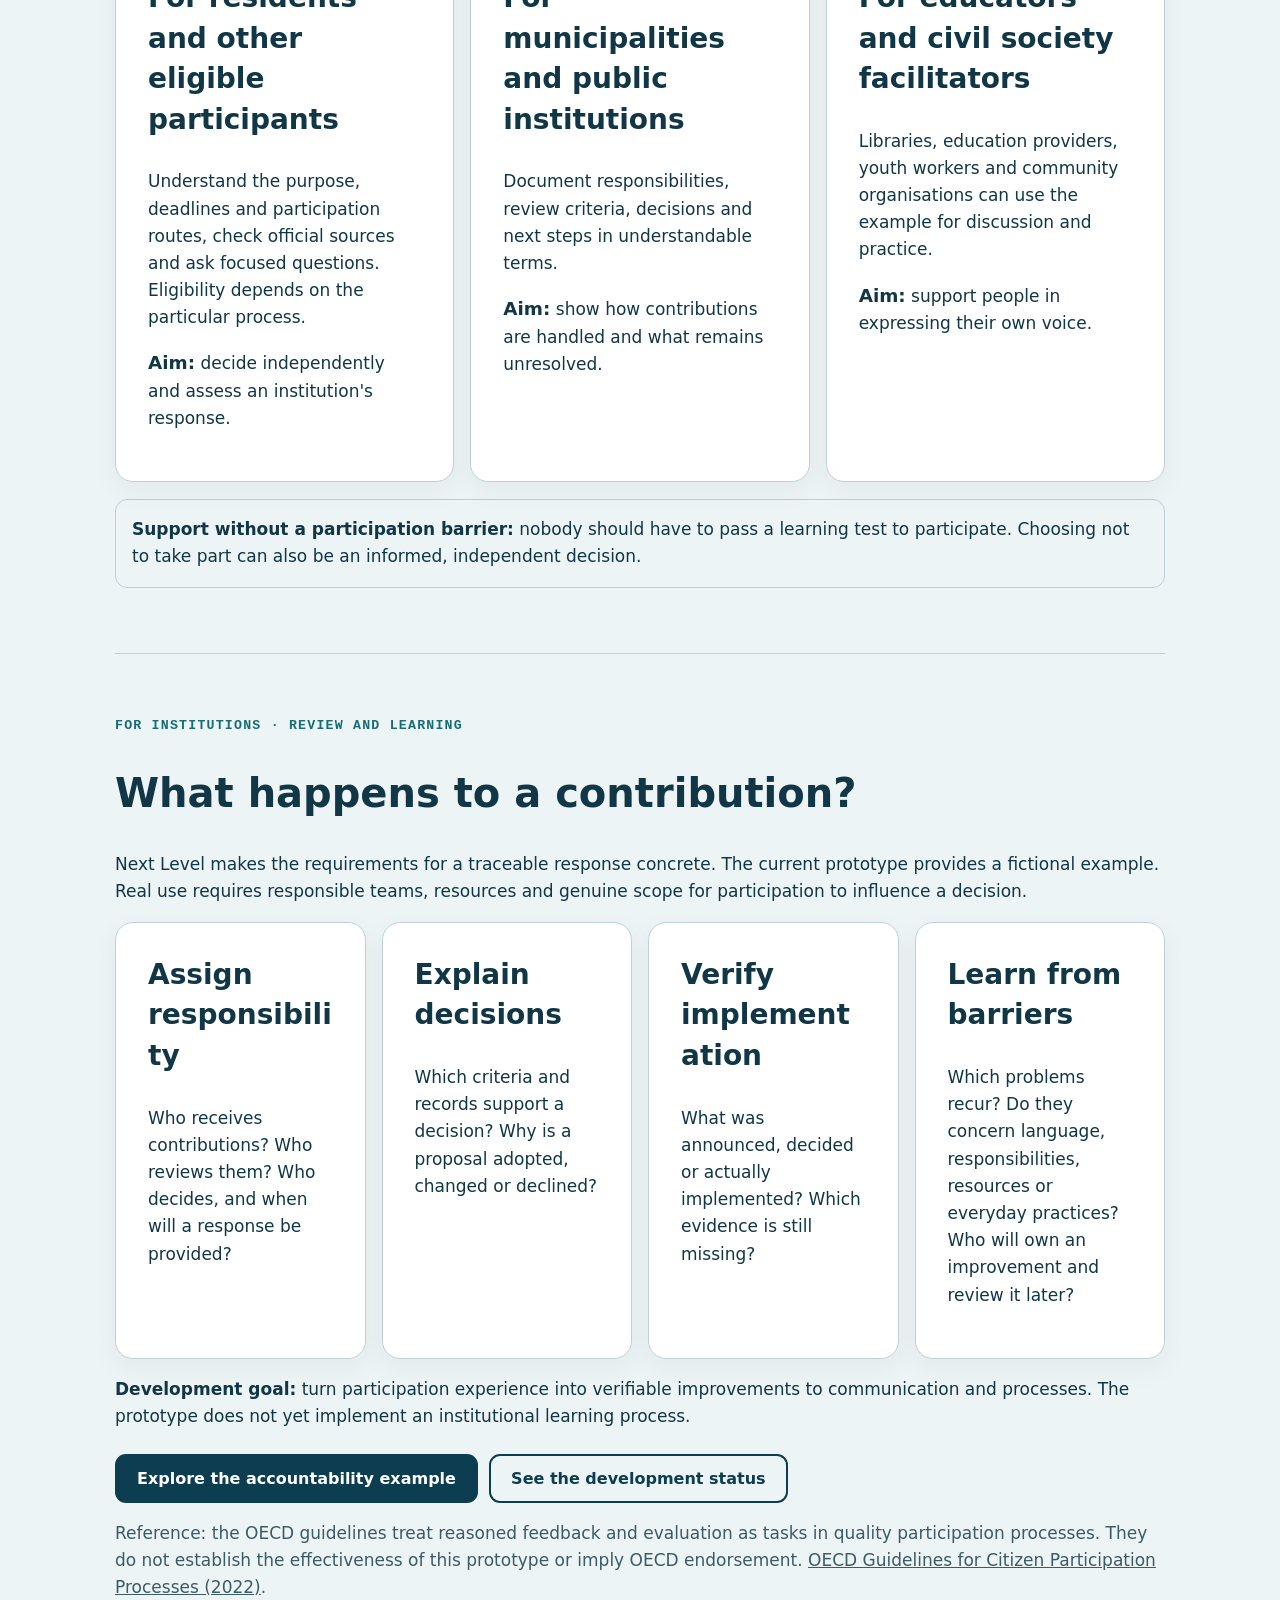
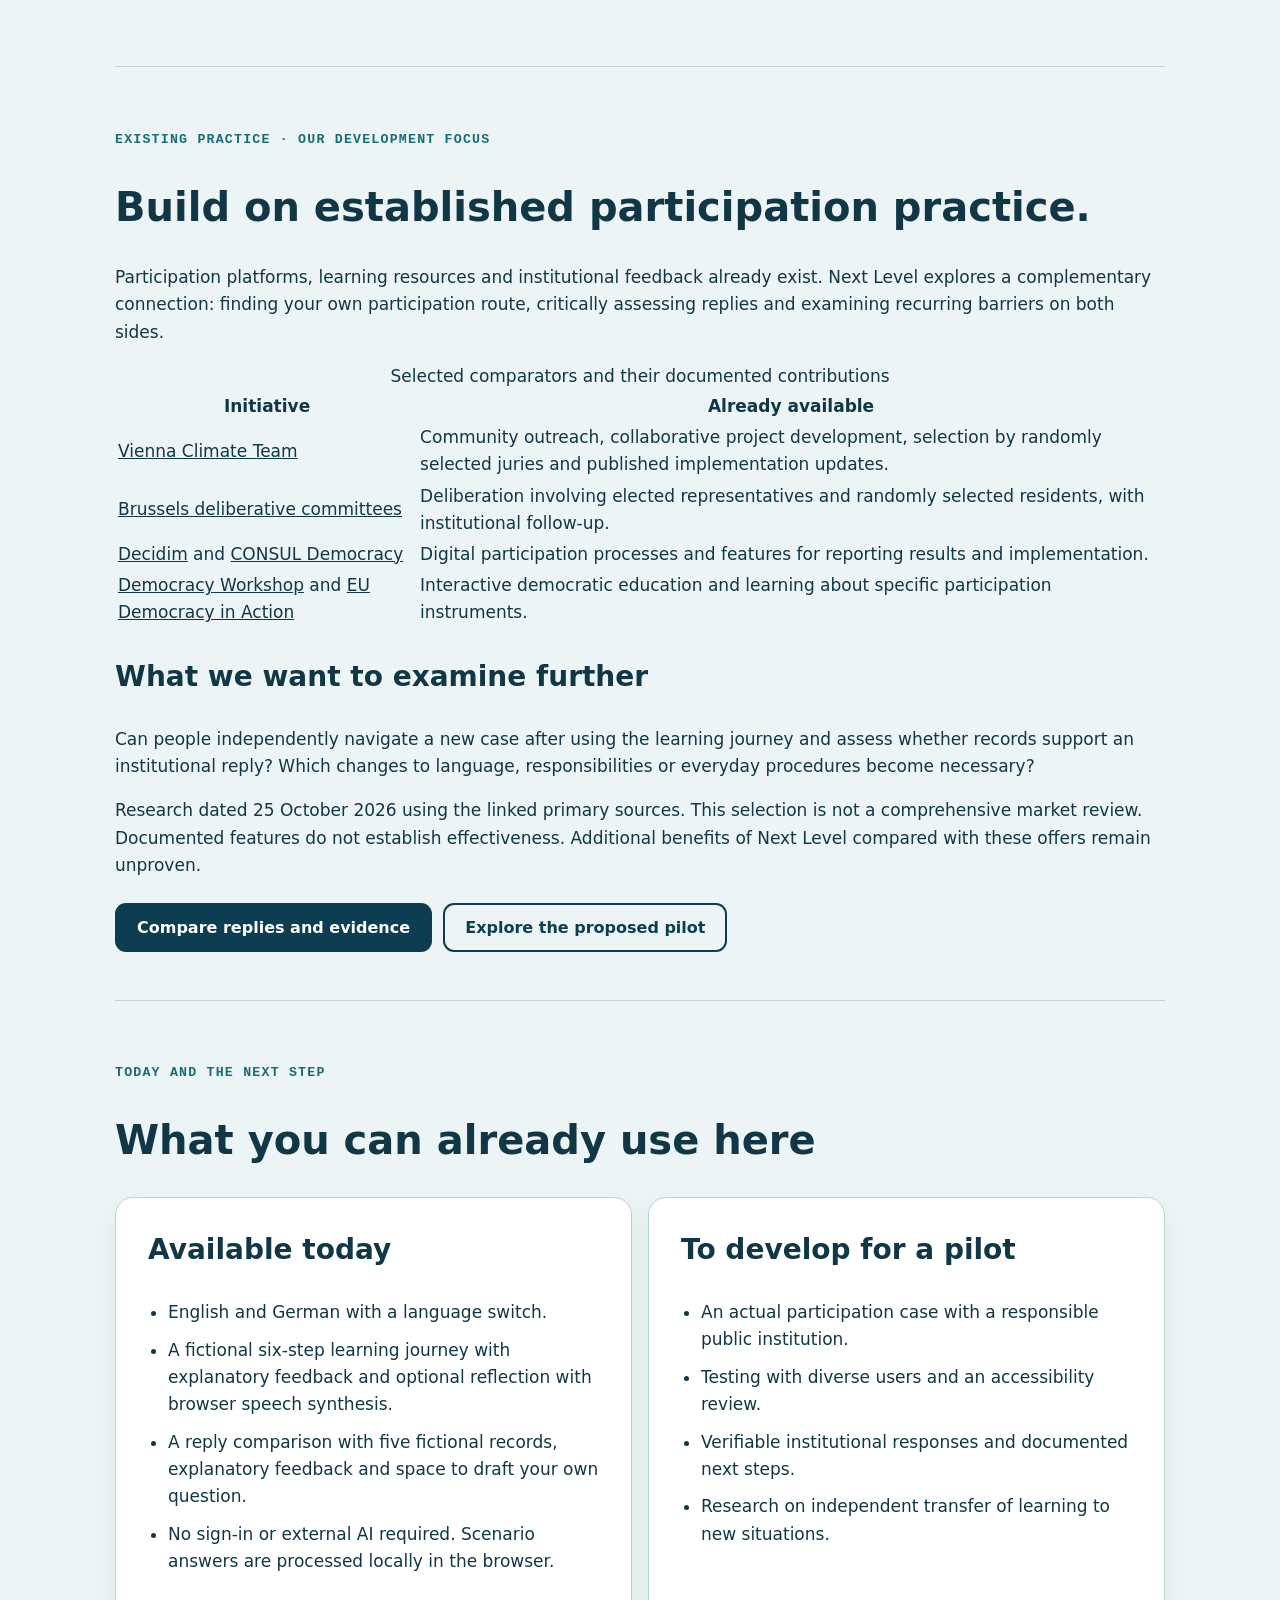
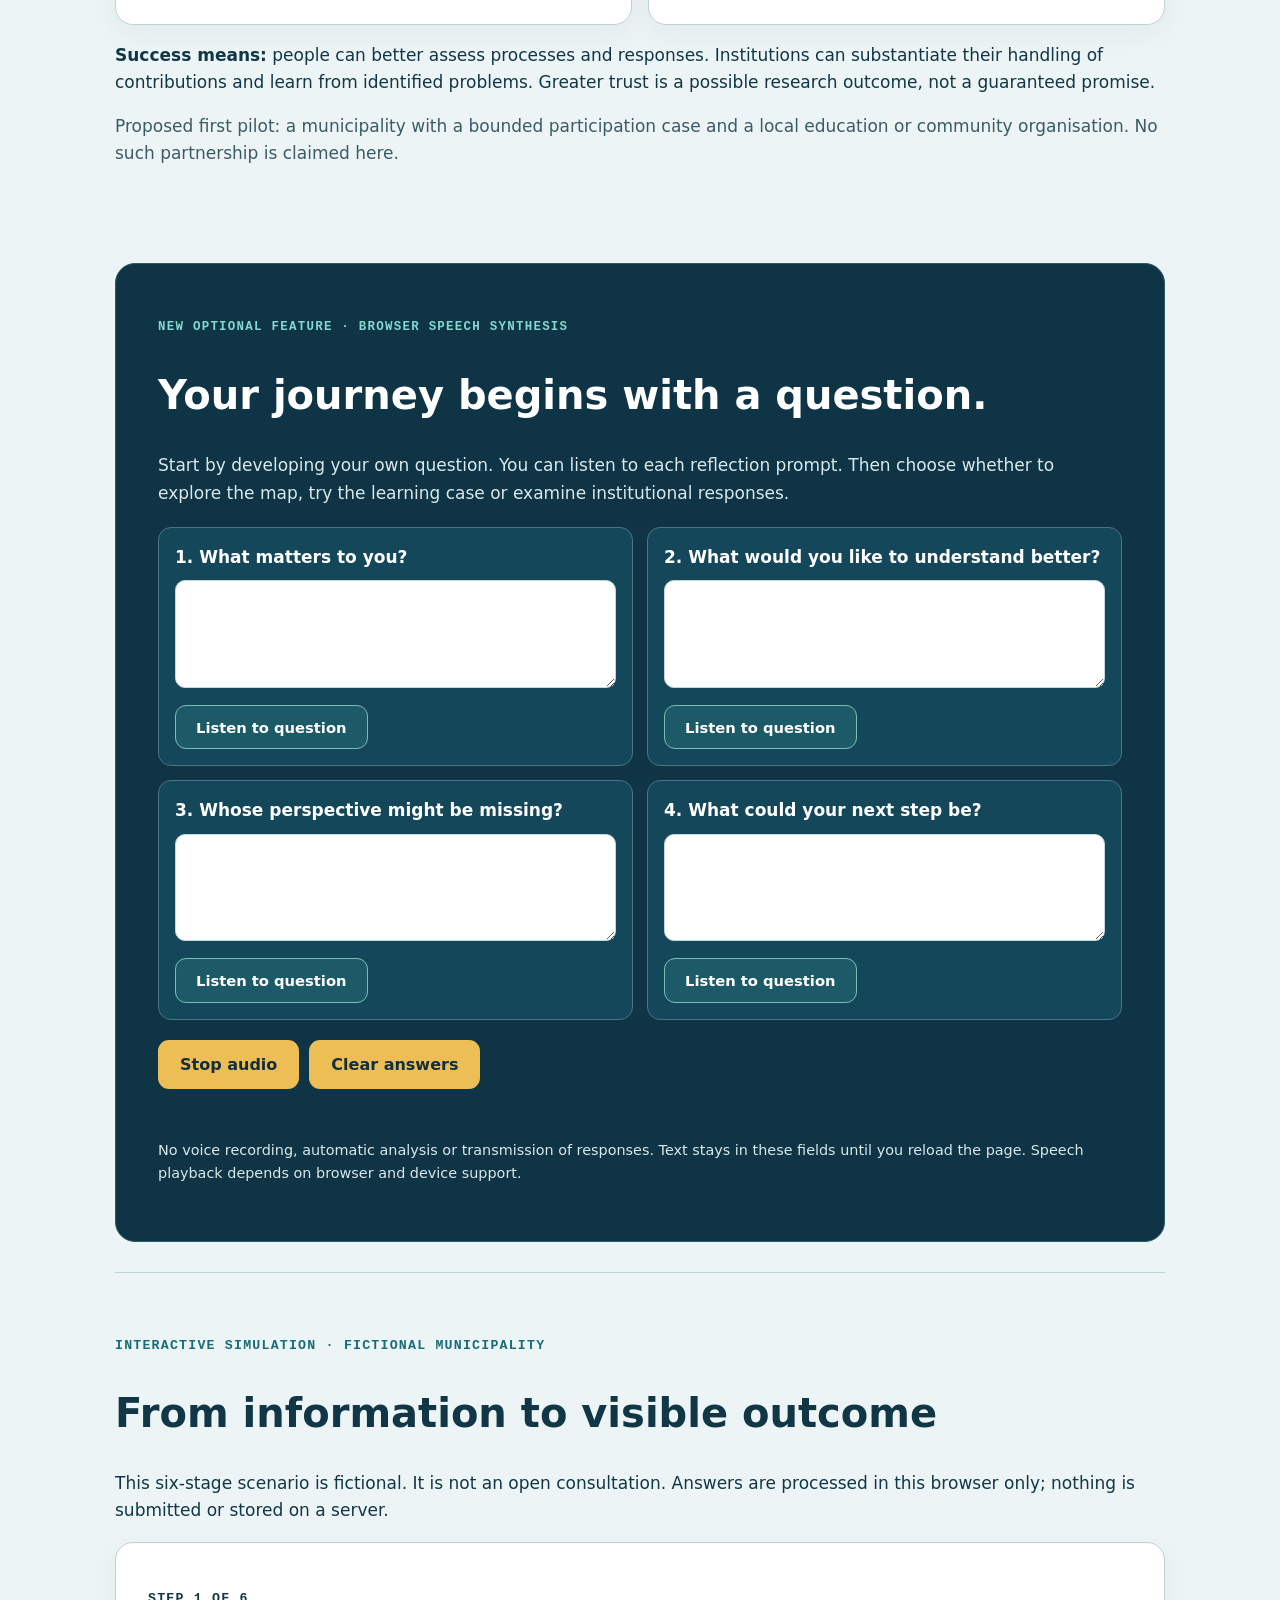
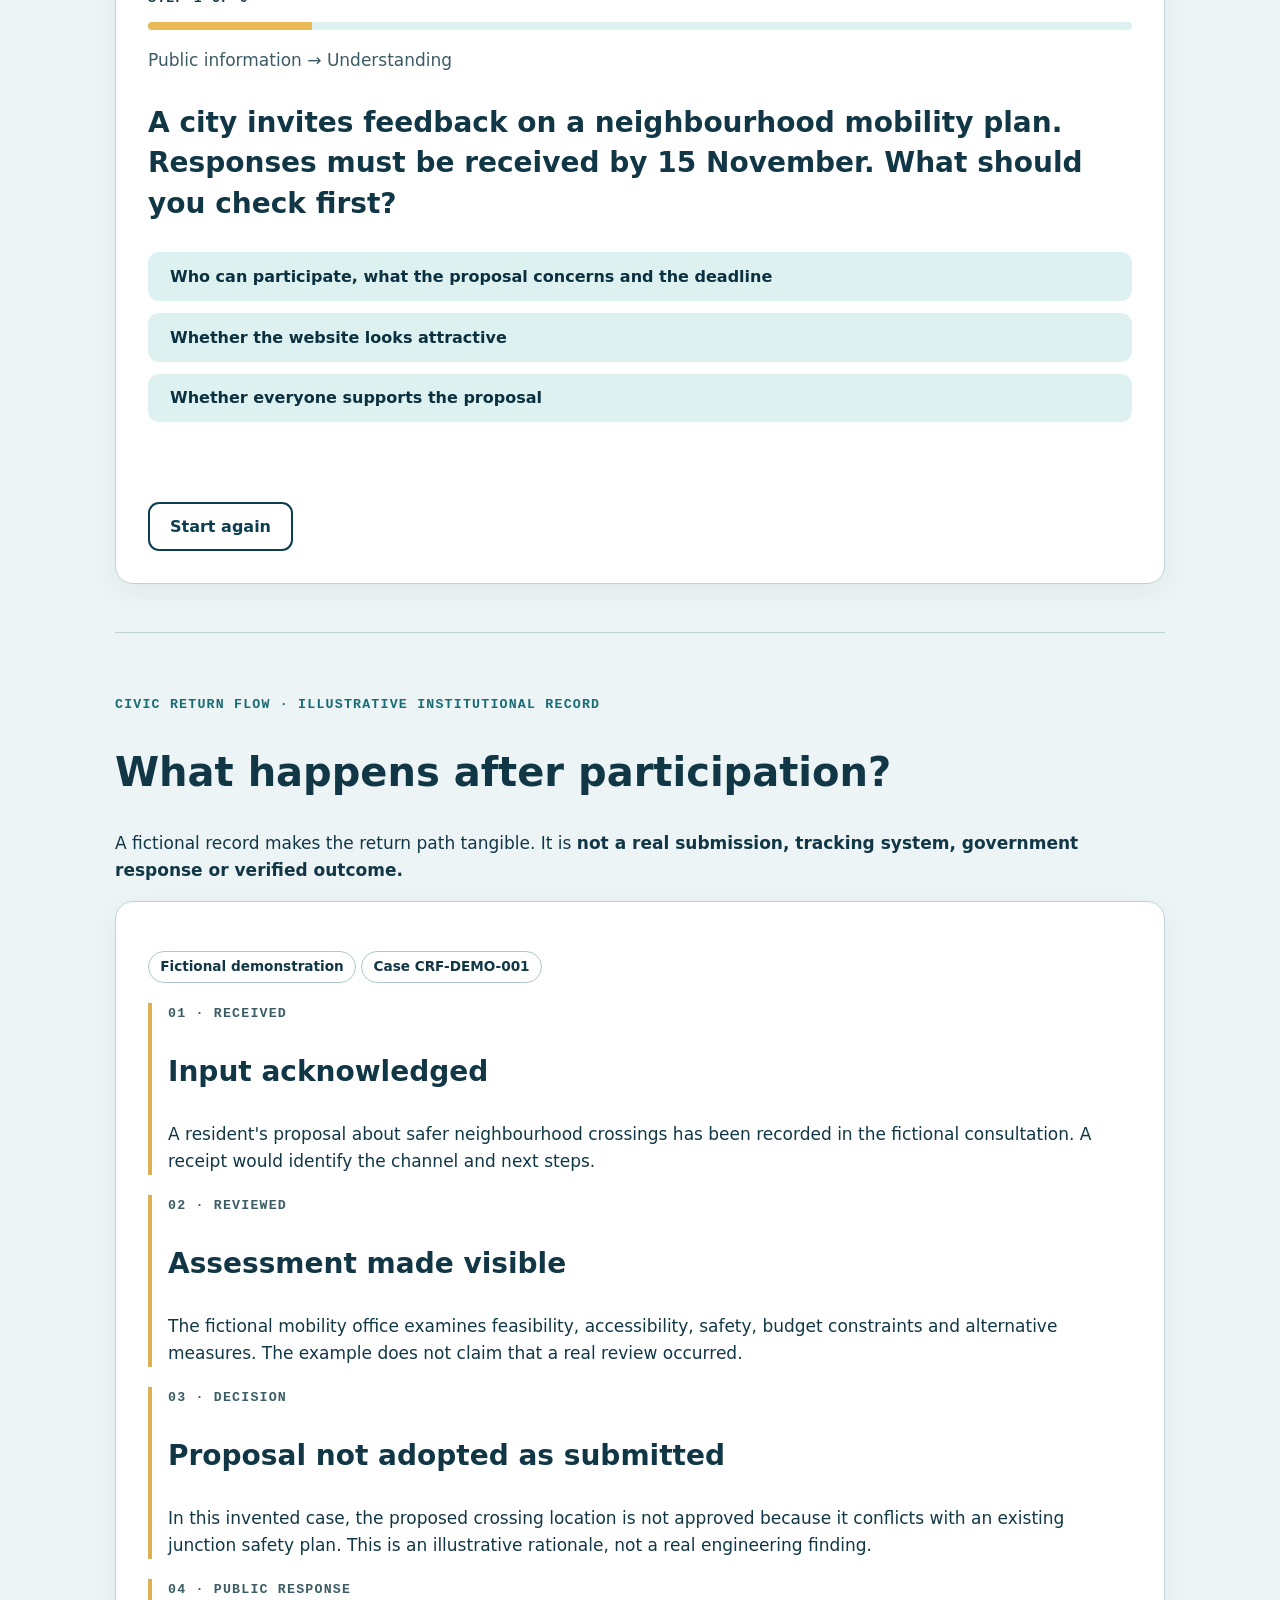
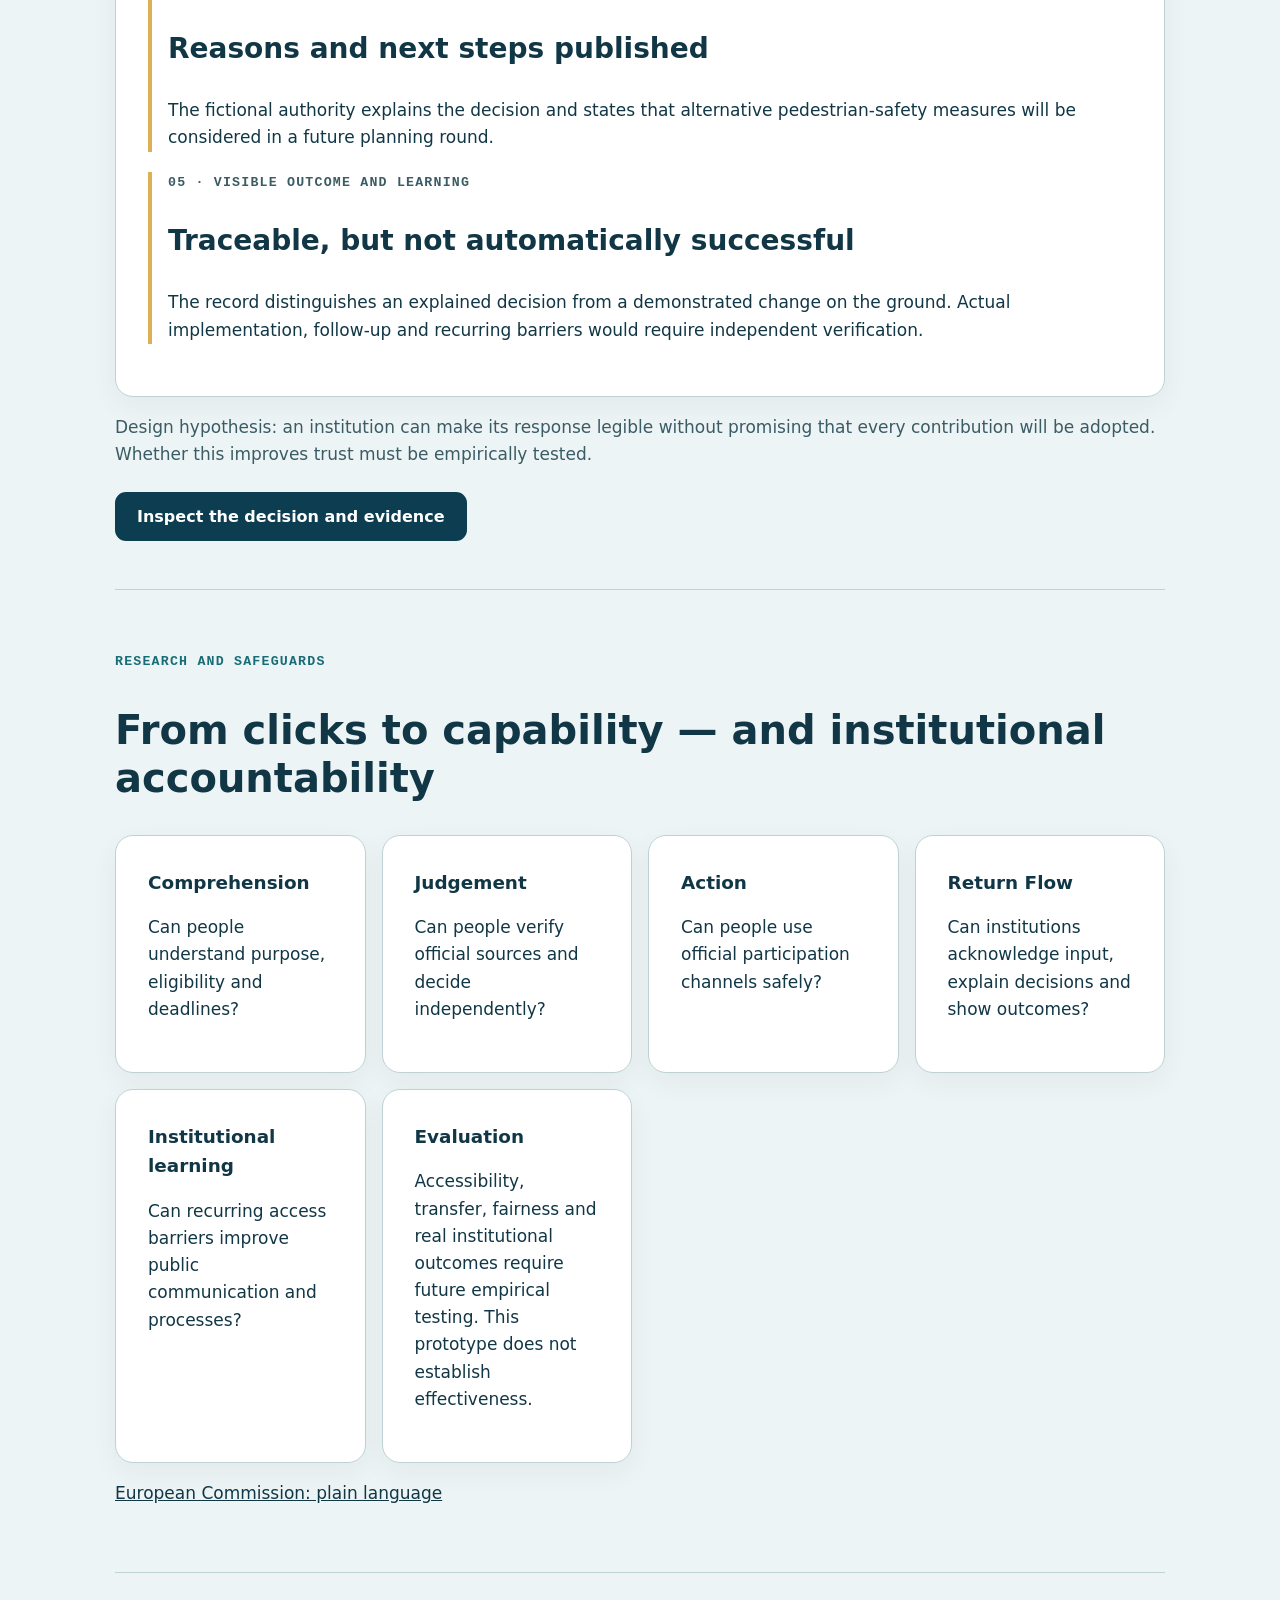
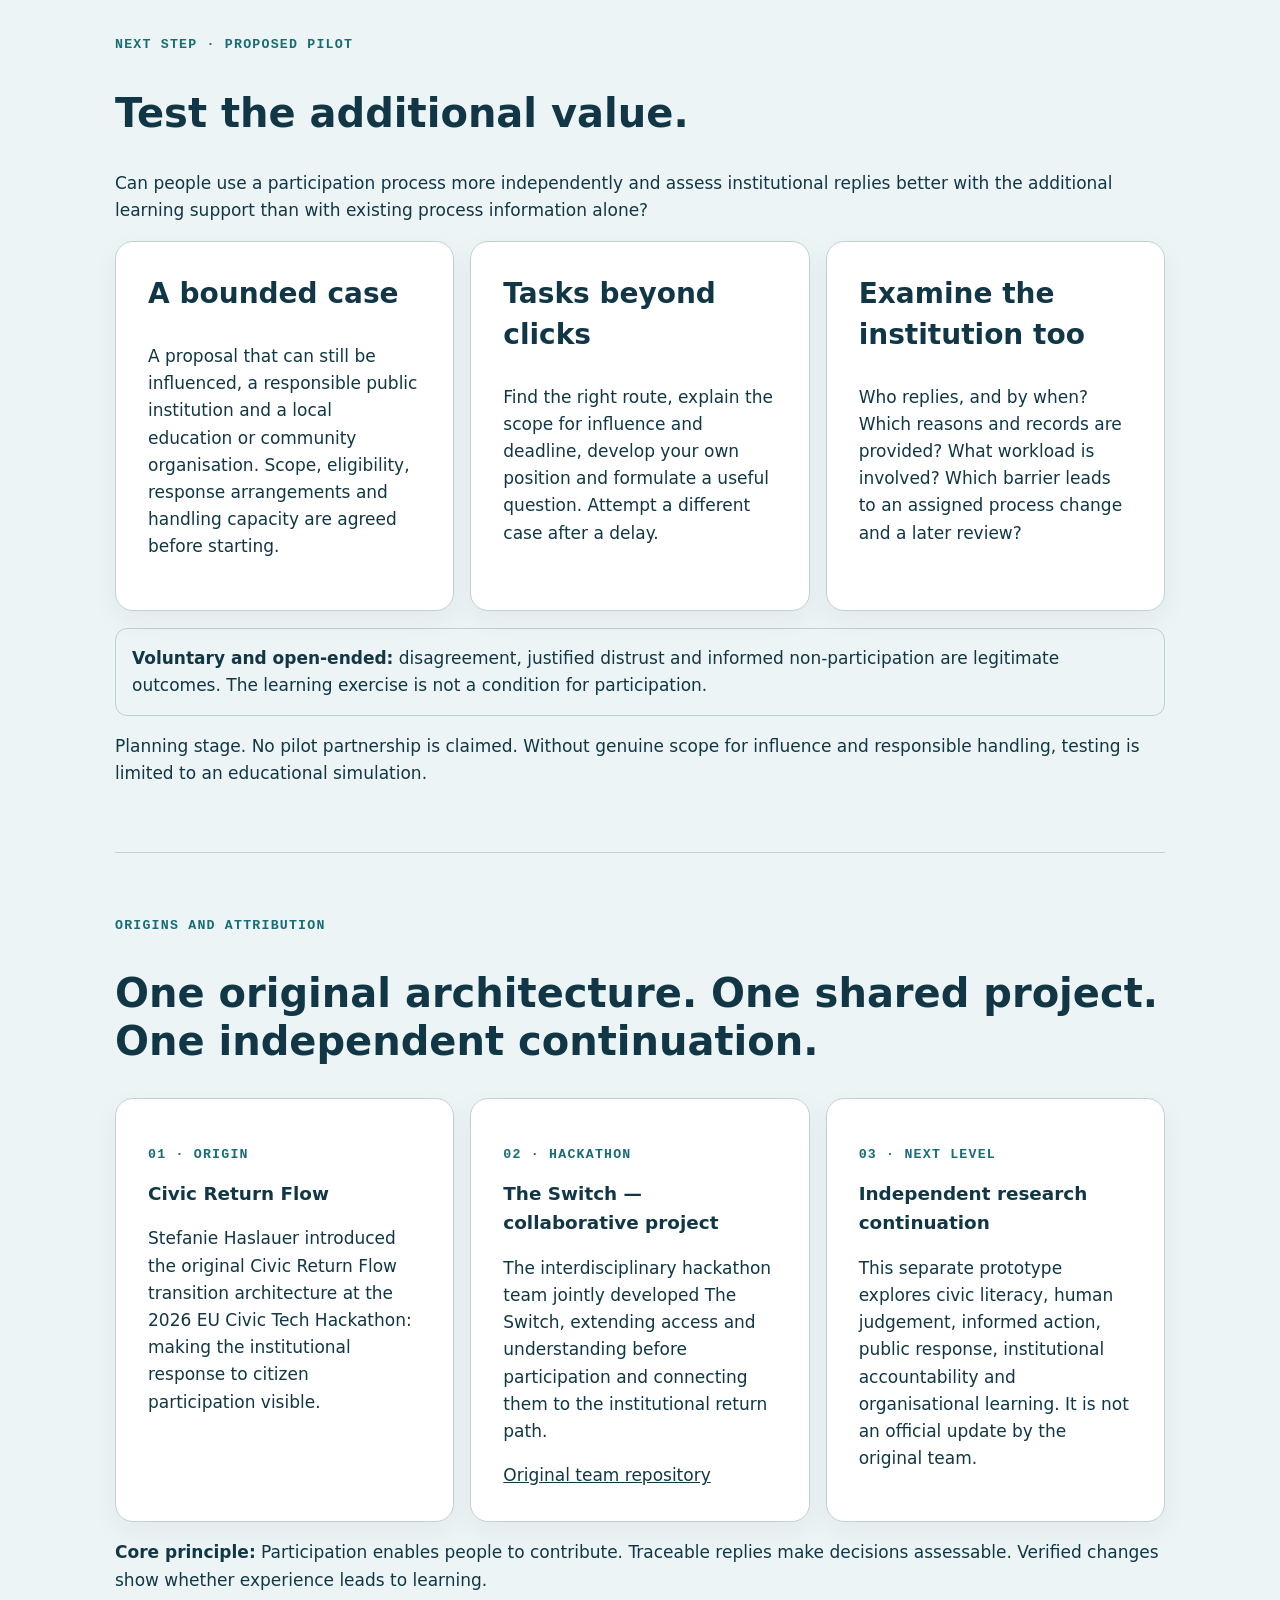
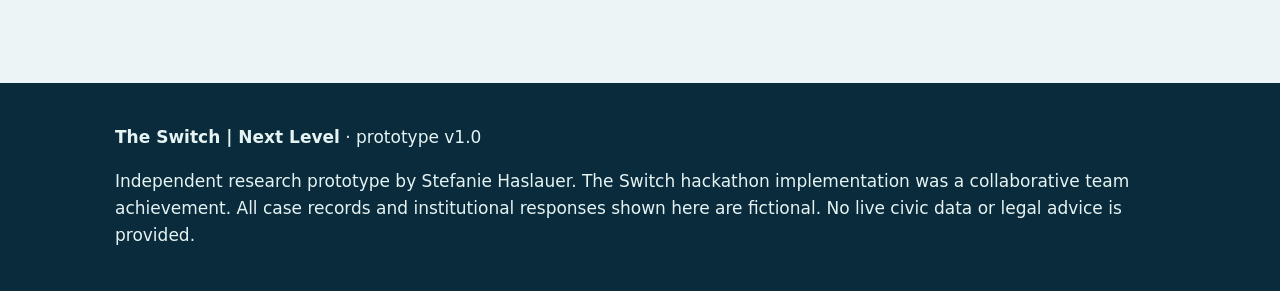
==== commit 528a8f63: "Add files via upload" ====
--- a/index.html
+++ b/index.html
@@ -287,7 +287,7 @@
 <a class="skip-link" href="#main-content">Skip to content</a>
 
 <header>
-  <a class="brand" href="./index.html" aria-label="The Switch Next Level home"><img class="brand-logo" src="./assets/the-switch-next-level-logo.svg" alt="The Switch | Next Level" width="520" height="300"></a>
+  <a class="brand" href="./index.html" aria-label="The Switch Next Level home"><img class="brand-logo" src="./the-switch-next-level-brand.svg" alt="The Switch | Next Level" width="520" height="300"></a>
 
   <nav class="switch-primary" aria-label="Main navigation">
     <a href="#purpose">About</a>
--- a/switch-theme.css
+++ b/switch-theme.css
@@ -14,3 +14,8 @@
 @media(prefers-reduced-motion:reduce){.switch-path{transition:none}}
 /* Keep legacy comparison tables within the mobile viewport. */
 body{overflow-x:clip}.table-scroll{max-width:100%;overflow-x:auto}.compare-table{min-width:520px}
+
+/* Brussels keynote wordmark alignment; restrained, readable on phone */
+header .brand-logo,header .site-header img,.site-header img{width:clamp(176px,26vw,258px)!important;max-width:258px!important;max-height:90px!important;object-fit:contain}
+header .brand,.site-header>a:first-child{max-width:min(56vw,268px)}
+@media(max-width:540px){header .brand-logo,header .site-header img,.site-header img{width:clamp(175px,48vw,225px)!important;max-width:225px!important;max-height:68px!important} header .brand,.site-header>a:first-child{max-width:55vw}}
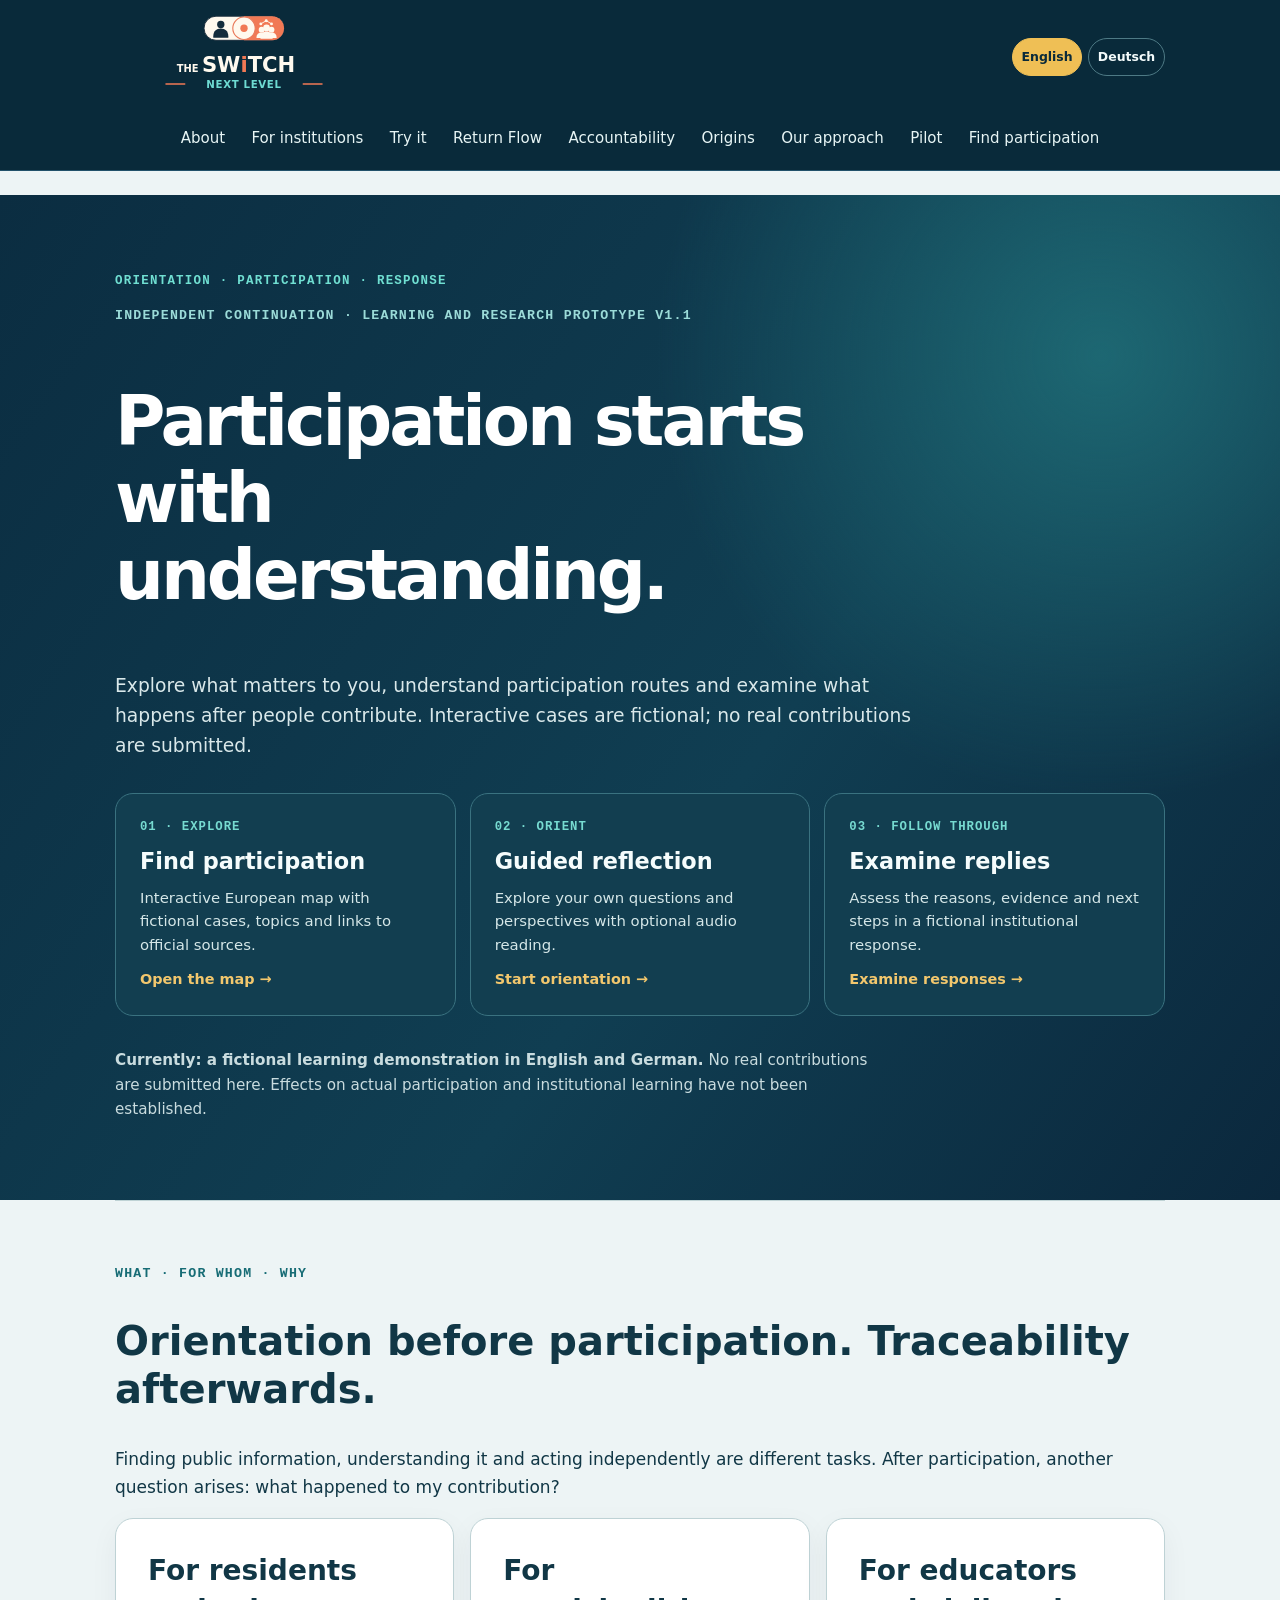
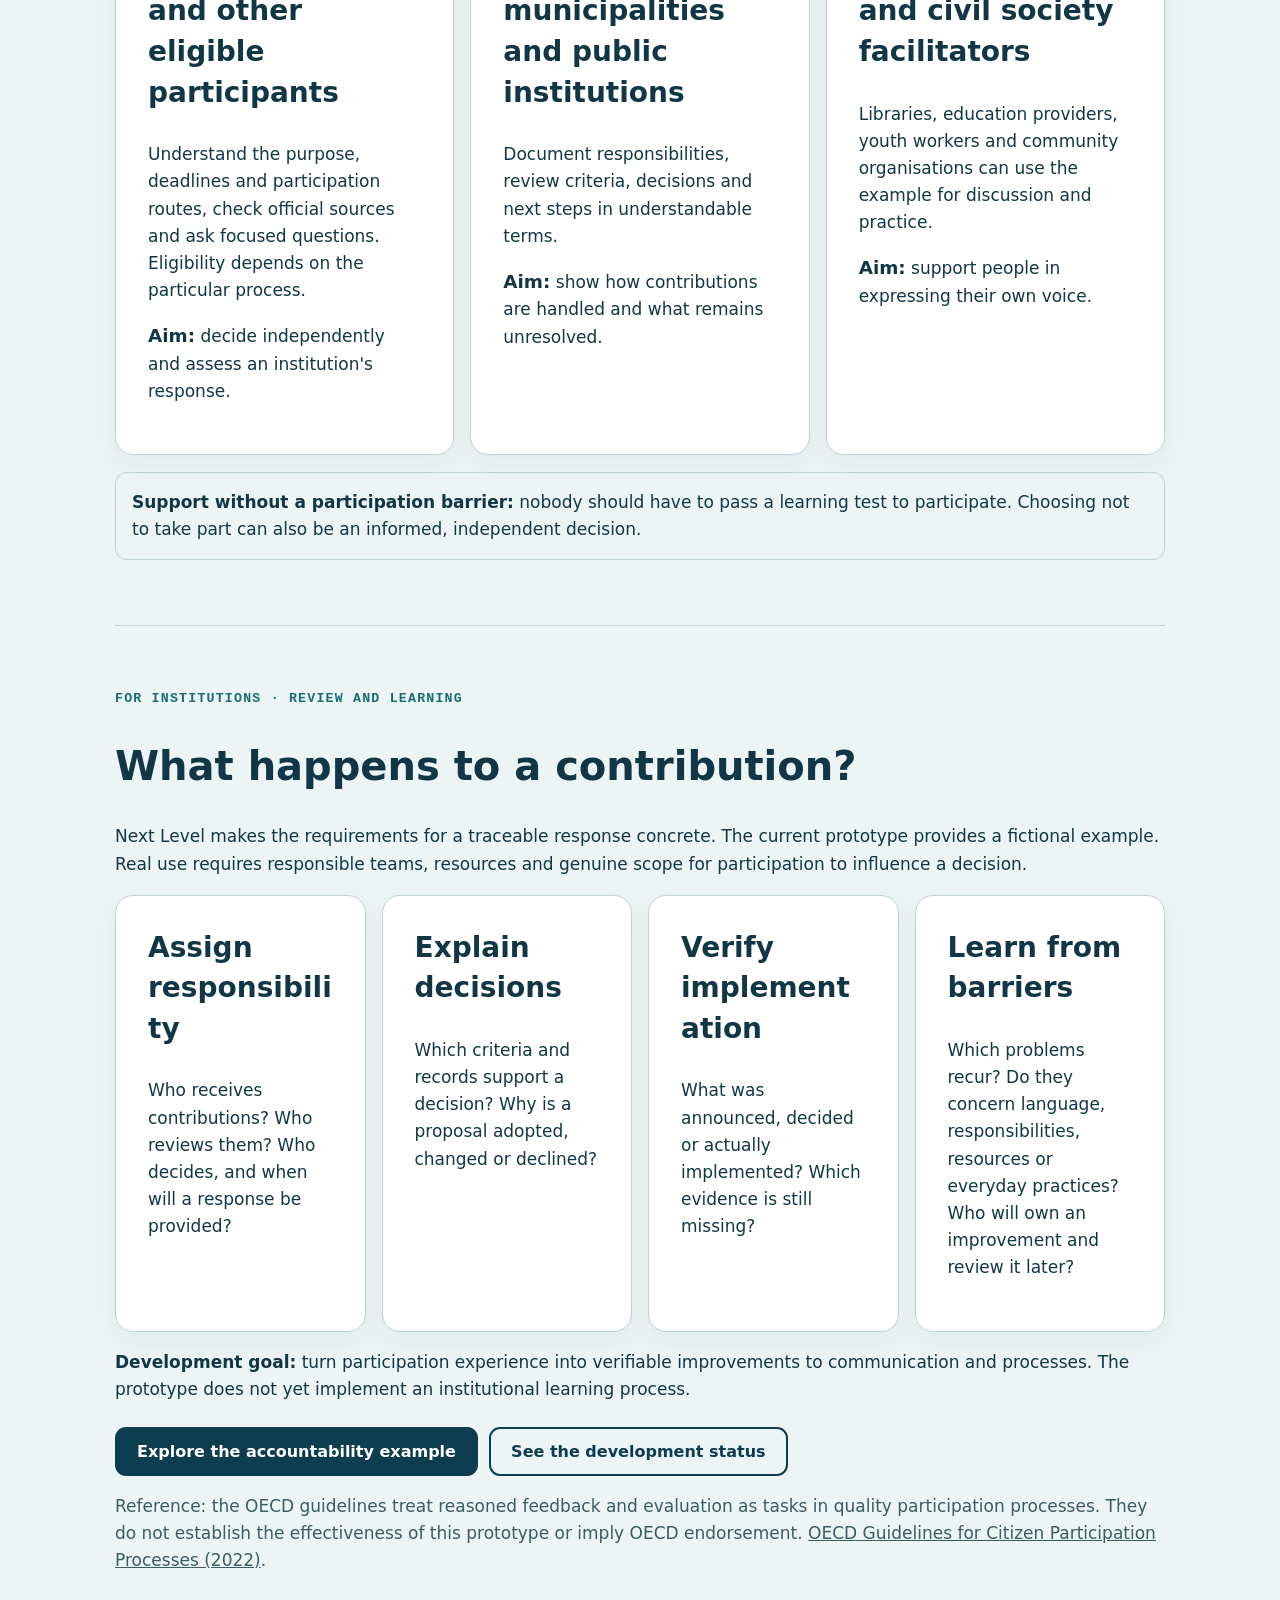
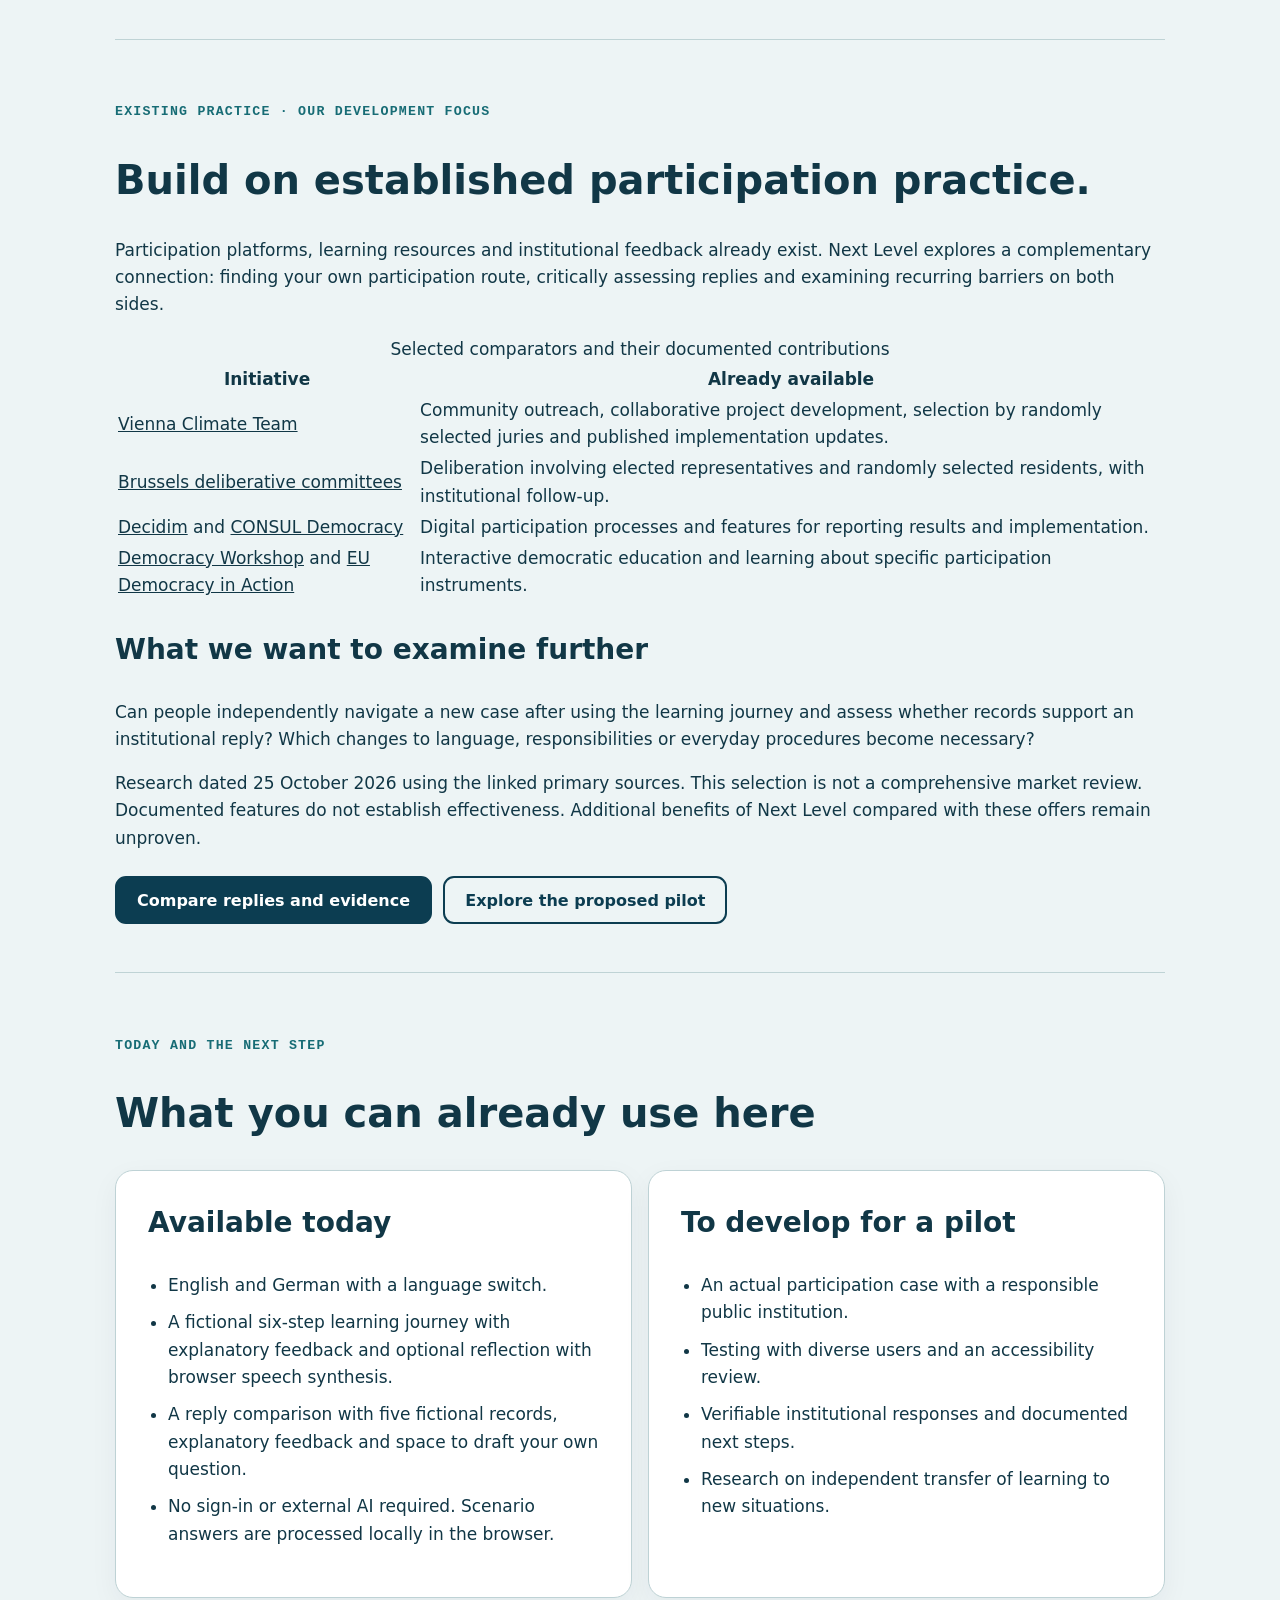
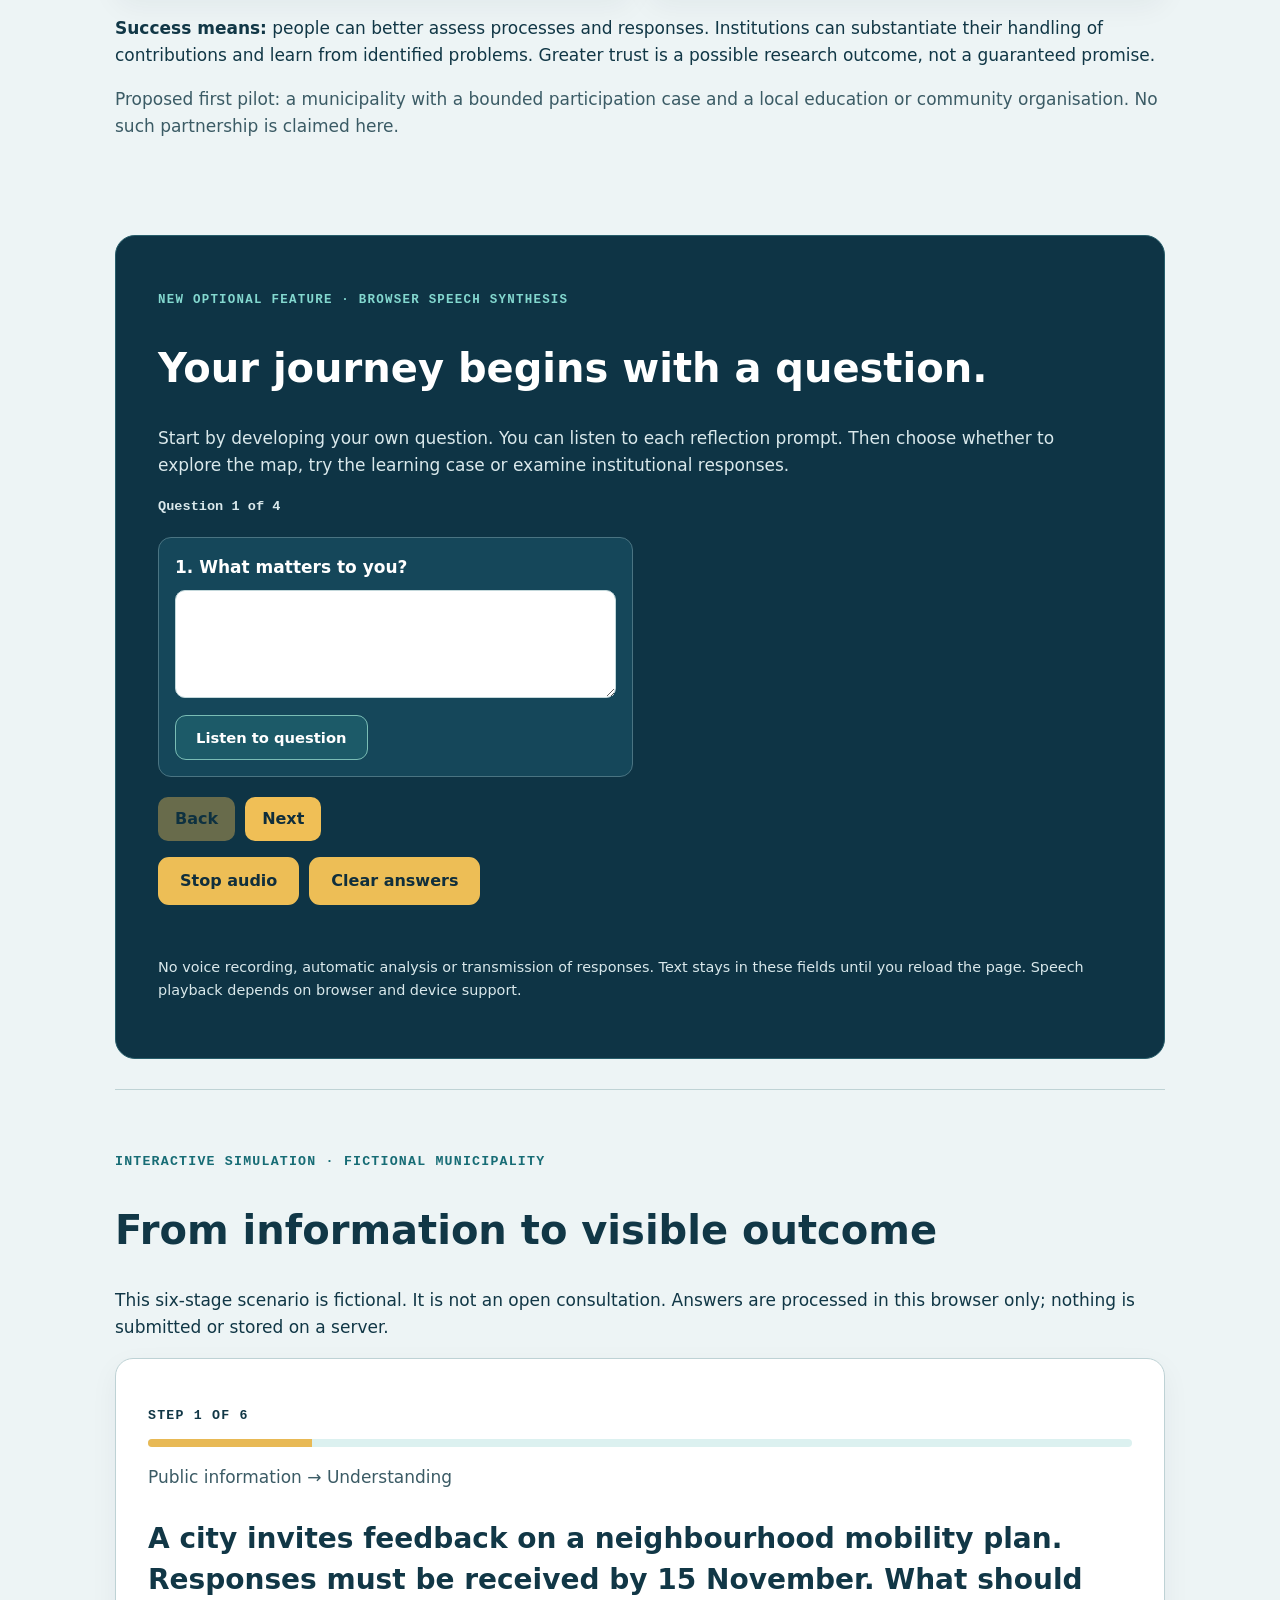
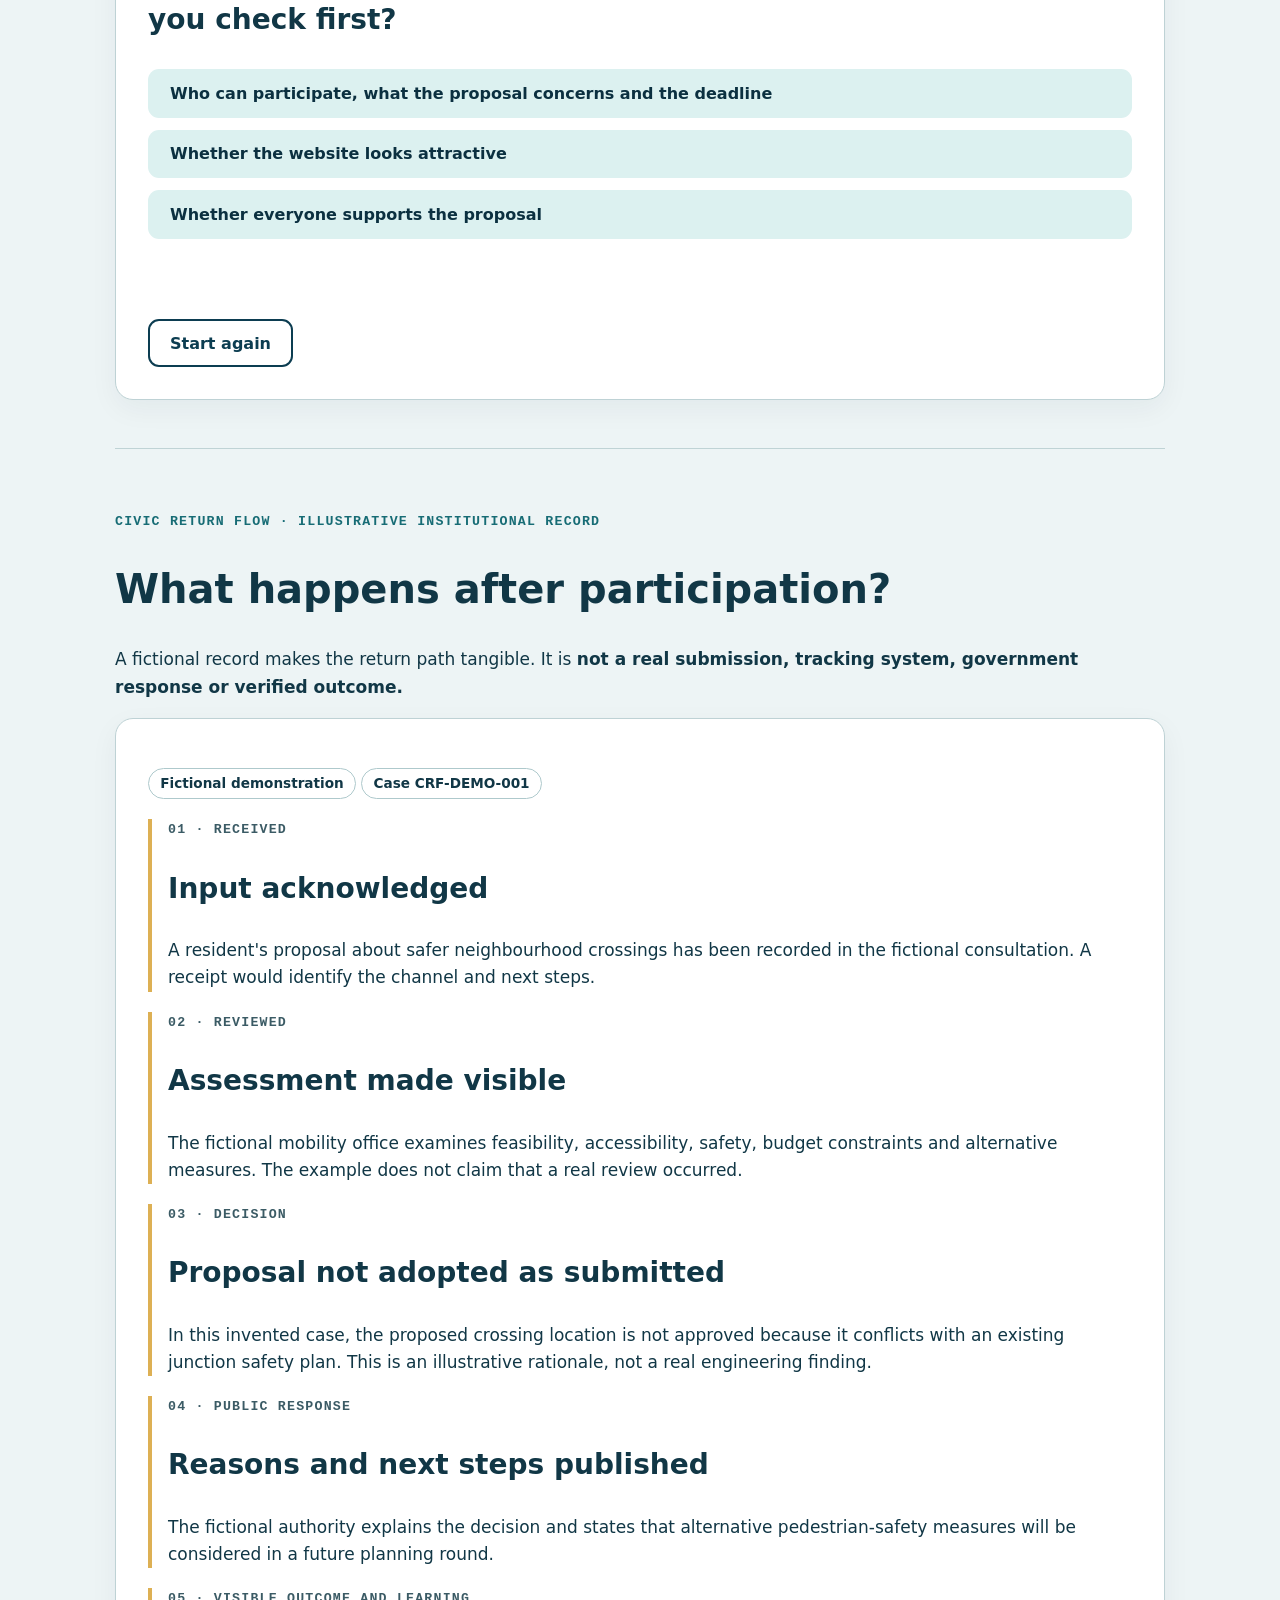
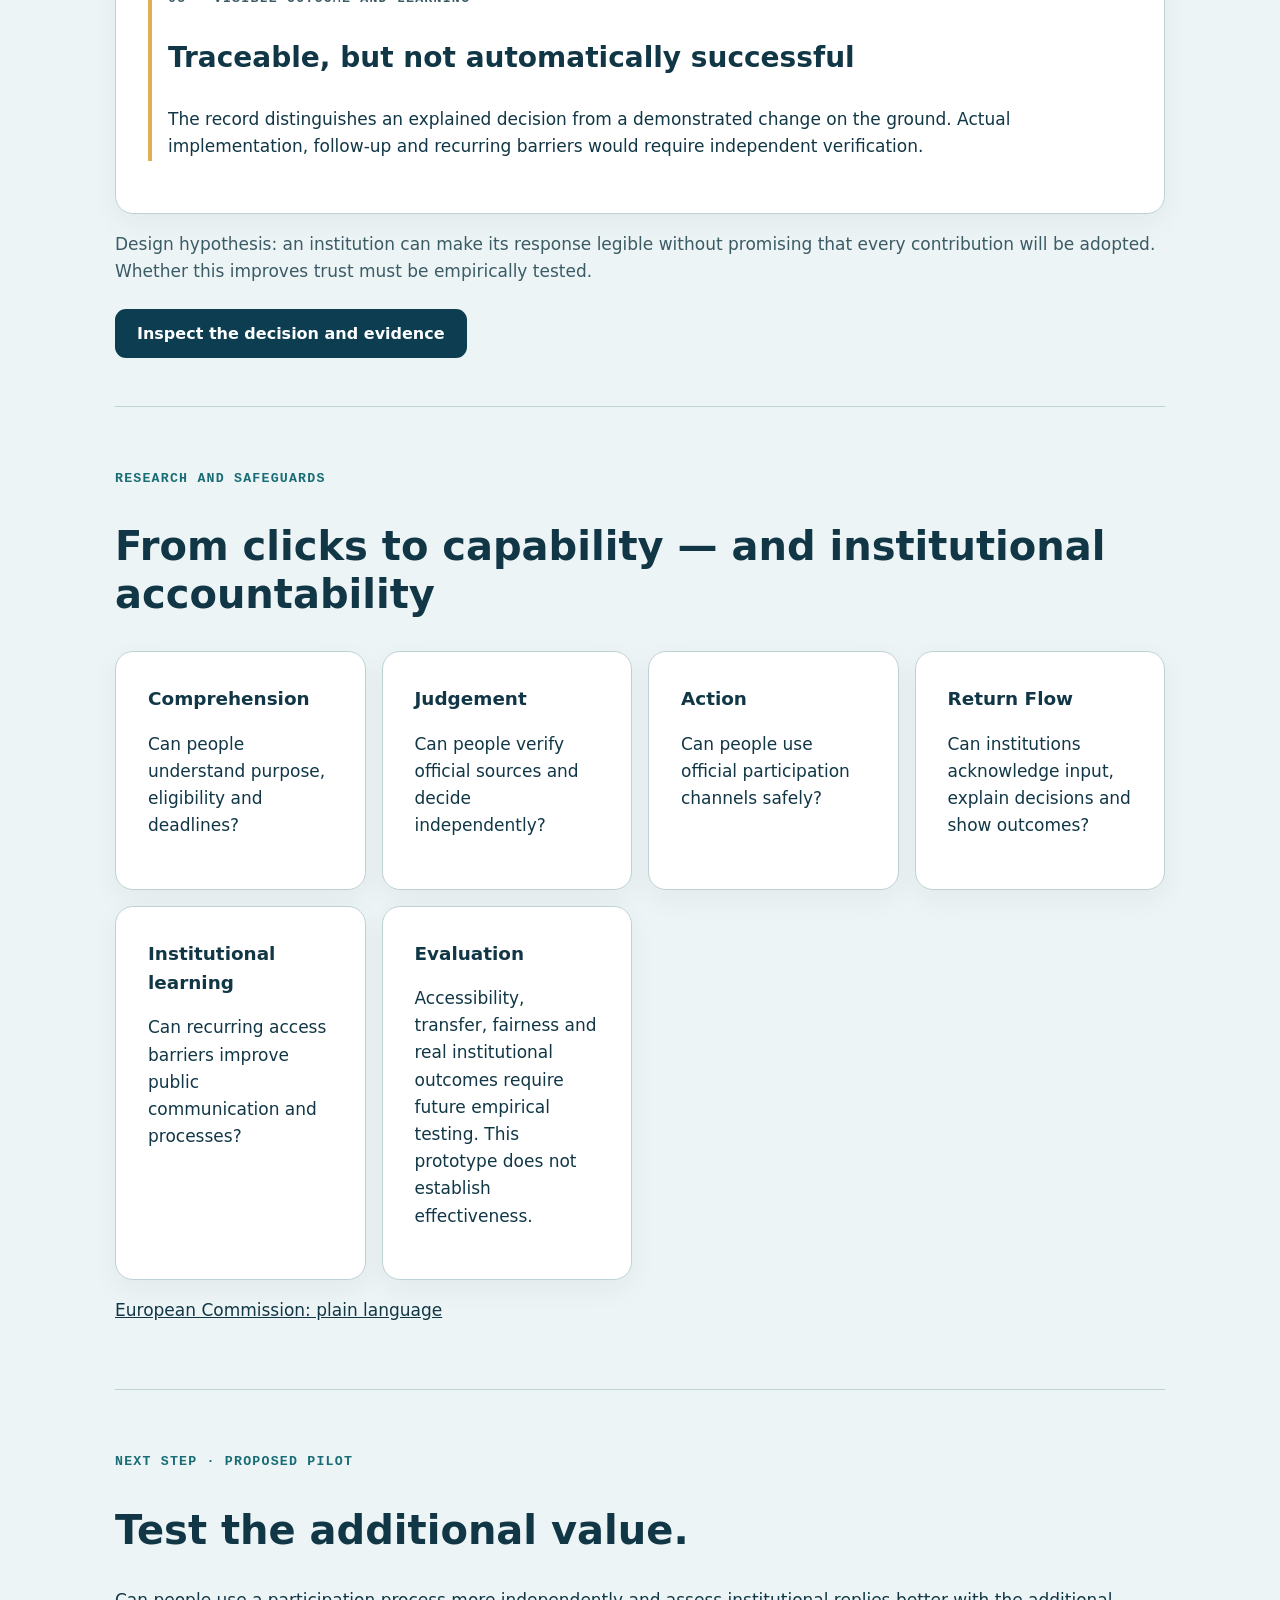
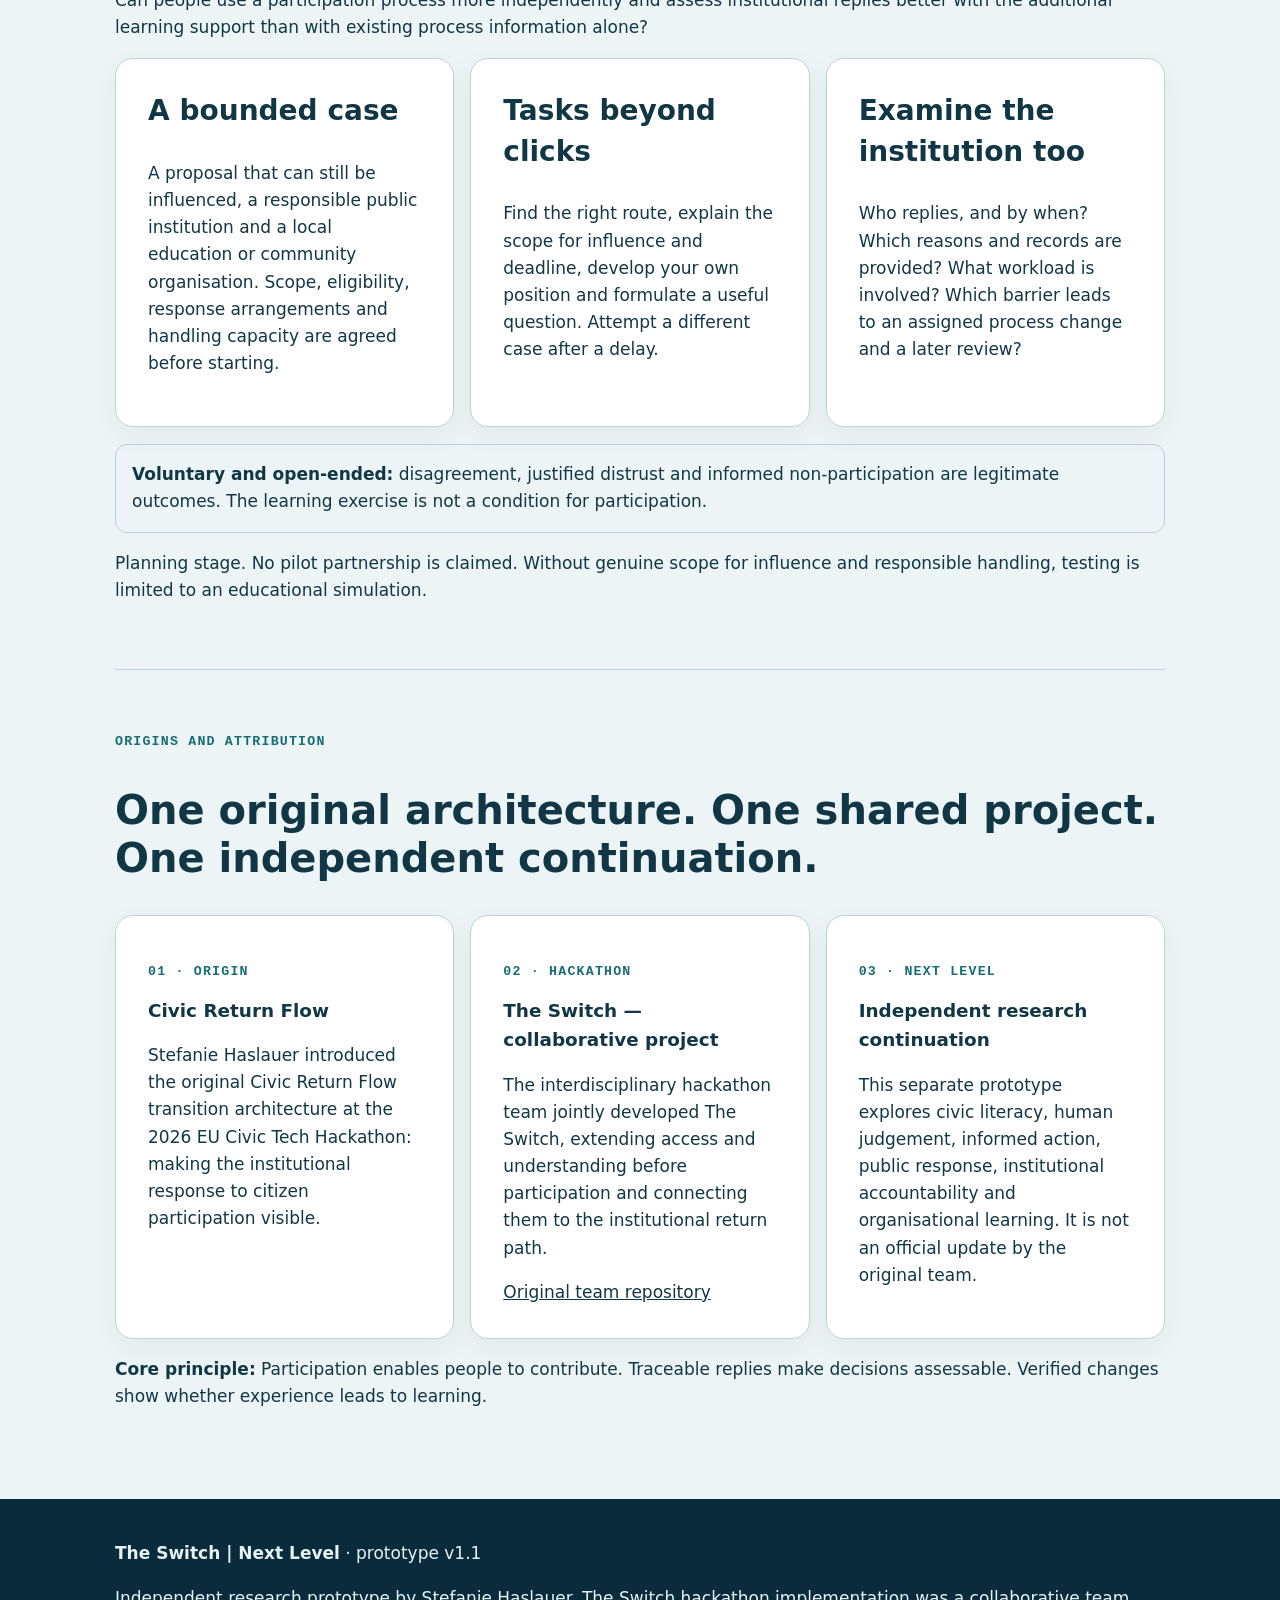
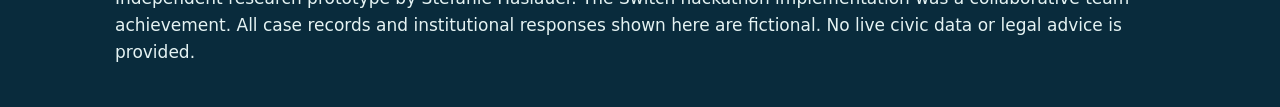
==== commit 20e27f3a: "Add files via upload" ====
--- a/index.html
+++ b/index.html
@@ -5,7 +5,7 @@
 <meta charset="utf-8">
 <meta name="viewport" content="width=device-width, initial-scale=1">
 <meta name="description" content="An independent, fictional civic participation prototype exploring understanding, informed action, institutional accountability and visible return flow.">
-<title>The Switch | Next Level · English · v1.0</title>
+<title>The Switch | Next Level · English · v1.1</title>
 
 <style>
 :root {
@@ -304,7 +304,7 @@
 
 <section class="hero" aria-labelledby="hero-title">
 <p class="switch-kicker">ORIENTATION · PARTICIPATION · RESPONSE</p>
-<p class="eyebrow">Independent continuation · Learning and research prototype v1.0</p>
+<p class="eyebrow">Independent continuation · Learning and research prototype v1.1</p>
 <h1 id="hero-title">Participation starts with understanding.</h1>
 <p class="lead">Explore what matters to you, understand participation routes and examine what happens after people contribute. Interactive cases are fictional; no real contributions are submitted.</p>
 <div class="switch-path-grid"><a class="switch-path" href="./find.html"><small>01 · EXPLORE</small><strong>Find participation</strong><span>Interactive European map with fictional cases, topics and links to official sources.</span><b>Open the map →</b></a><a class="switch-path" href="#guided-orientation"><small>02 · ORIENT</small><strong>Guided reflection</strong><span>Explore your own questions and perspectives with optional audio reading.</span><b>Start orientation →</b></a><a class="switch-path" href="./accountability.html#answer-practice"><small>03 · FOLLOW THROUGH</small><strong>Examine replies</strong><span>Assess the reasons, evidence and next steps in a fictional institutional response.</span><b>Examine responses →</b></a></div>
@@ -679,7 +679,7 @@
 <footer>
   <p>
     <strong>The Switch | Next Level</strong>
-    · prototype v1.0
+    · prototype v1.1
   </p>
 
   <p>
--- a/switch-theme.css
+++ b/switch-theme.css
@@ -19,3 +19,39 @@
 header .brand-logo,header .site-header img,.site-header img{width:clamp(176px,26vw,258px)!important;max-width:258px!important;max-height:90px!important;object-fit:contain}
 header .brand,.site-header>a:first-child{max-width:min(56vw,268px)}
 @media(max-width:540px){header .brand-logo,header .site-header img,.site-header img{width:clamp(175px,48vw,225px)!important;max-width:225px!important;max-height:68px!important} header .brand,.site-header>a:first-child{max-width:55vw}}
+
+/* v1.1: actionable first screen, stable responsive header and accessible comparison */
+.skip-link{position:absolute!important;left:12px!important;top:-120px!important;z-index:9999!important;padding:8px 12px!important;background:white!important;color:#092a3a!important}.skip-link:focus{top:8px!important}
+@media(max-width:760px){
+ header:not(.irrelevant){display:grid!important;grid-template-columns:minmax(88px,1fr) auto auto;align-items:center!important;gap:8px!important;padding:9px 12px!important}
+ header .brand{grid-column:1;grid-row:1;min-width:0;max-width:none!important}
+ header .brand-logo{width:clamp(99px,28vw,140px)!important;max-width:100%!important;max-height:73px!important}
+ header .language-switch{grid-column:2;grid-row:1;margin-left:0!important;gap:3px!important}
+ header .language-switch a{min-height:40px;padding:5px 7px!important;font-size:.72rem!important}
+ header .switch-menu-toggle{grid-column:3;grid-row:1;order:initial;font-size:0!important;padding:8px!important;min-width:43px;min-height:43px;justify-content:center}
+ header .switch-menu-toggle svg{width:23px;height:23px}
+ header .switch-primary{grid-column:1/-1;grid-row:2;margin-top:0;order:initial}
+ .hero{padding-top:20px!important;padding-bottom:24px!important}
+ .hero .eyebrow{font-size:.67rem;letter-spacing:.055em}
+ .hero h1{margin:14px 0 12px;font-size:clamp(2rem,8vw,2.65rem)}
+ .hero .lead{line-height:1.5}
+ .switch-path-grid{margin:18px 0 12px;gap:10px}
+ .switch-path{gap:6px;padding:14px 16px}
+ .switch-path span{font-size:.88rem}
+ .section{padding-top:2rem;padding-bottom:2rem}
+ .table-scroll{overflow:visible!important;max-width:100%!important}
+ .compare-table,.compare-table tbody,.compare-table tr,.compare-table td{display:block!important;width:100%!important;min-width:0!important}
+ .compare-table thead{position:absolute;width:1px;height:1px;overflow:hidden;clip-path:inset(50%);white-space:nowrap}
+ .compare-table tr{margin-bottom:12px;background:white;border:1px solid #bed2d5;border-radius:14px;overflow:hidden}
+ .compare-table td{border:0!important;overflow-wrap:anywhere;padding:12px 14px!important}
+ .compare-table td+td{padding-top:2px!important}
+ .compare-table td+td::before{content:attr(data-label);display:block;font-weight:750;font-size:.75rem;color:#216d75;text-transform:uppercase;letter-spacing:.03em;margin-bottom:5px}
+ .switch-reflect-card{padding:14px}.switch-reflect-card textarea{min-height:112px}
+}
+@media(max-width:365px){header .brand-logo{width:100px!important}header .language-switch a{font-size:.67rem!important;padding:4px 5px!important}}
+.switch-reflect-card[hidden]{display:none!important}
+.switch-reflect-progress{font:750 .85rem/1.5 ui-monospace,monospace;color:#93dfd7;margin-top:12px}
+.switch-reflect-nav{display:flex;gap:10px;align-items:center;flex-wrap:wrap;margin-bottom:16px}
+.switch-reflect-nav button{background:#f0bf56;color:#102e3b;border:0;border-radius:10px;padding:11px 17px;min-height:44px;font-weight:700}
+.switch-reflect-nav button:disabled{opacity:.4;cursor:not-allowed}
+@media(prefers-reduced-motion:reduce){.switch-path:hover{transform:none}}
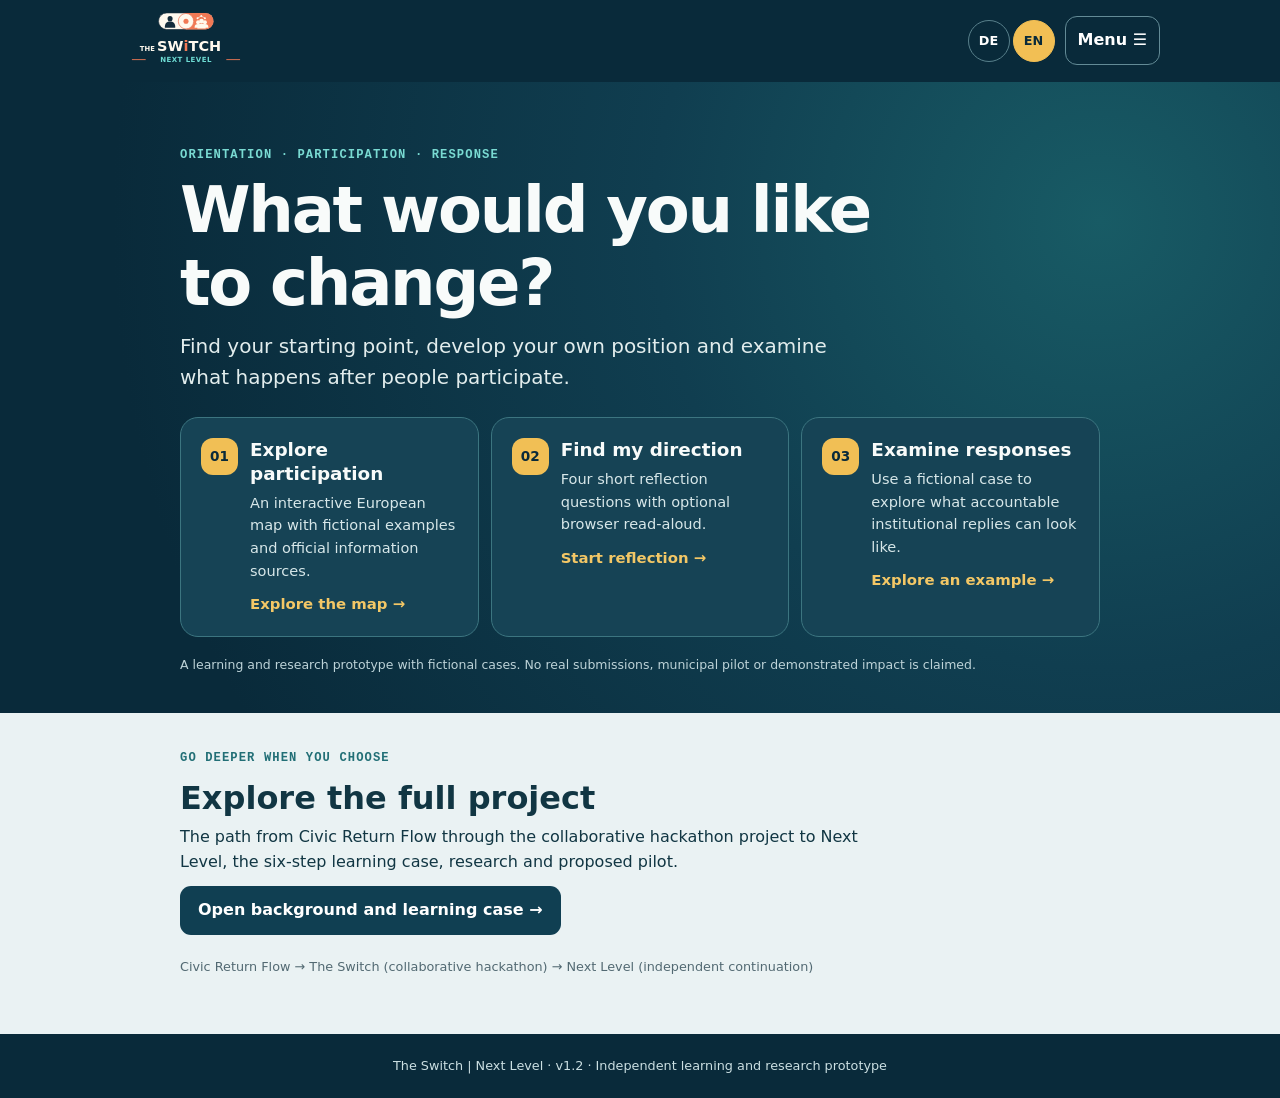
==== commit b709920b: "Add files via upload" ====
--- a/index.html
+++ b/index.html
@@ -1,896 +1,6 @@
-
 <!doctype html>
-<html lang="en">
-<head>
-<meta charset="utf-8">
-<meta name="viewport" content="width=device-width, initial-scale=1">
-<meta name="description" content="An independent, fictional civic participation prototype exploring understanding, informed action, institutional accountability and visible return flow.">
-<title>The Switch | Next Level · English · v1.1</title>
-
-<style>
-:root {
-  --ink: #123a33;
-  --paper: #ecf0ec;
-  --signal: #e8613c;
-  --line: #c4d0c8;
-  --muted: #47645a;
-  --pale: #e5eee7;
-}
-
-* { box-sizing: border-box; }
-
-html { scroll-behavior: smooth; }
-
-body {
-  margin: 0;
-  background: var(--paper);
-  color: var(--ink);
-  font: 17px/1.6 system-ui, -apple-system, sans-serif;
-}
-
-header, main, footer {
-  padding: 1.5rem max(5vw, calc((100vw - 1050px)/2));
-}
-
-header {
-  display: flex;
-  justify-content: space-between;
-  gap: 1rem;
-  flex-wrap: wrap;
-  border-bottom: 1px solid var(--line);
-}
-
-nav {
-  display: flex;
-  gap: 1rem;
-  flex-wrap: wrap;
-}
-
-a { color: inherit; }
-
-a:focus-visible,
-button:focus-visible {
-  outline: 3px solid var(--signal);
-  outline-offset: 4px;
-}
-
-h1 {
-  font-size: clamp(2.8rem, 7vw, 5.6rem);
-  line-height: 1.08;
-  letter-spacing: -.05em;
-}
-
-h1 span,
-.brand span {
-  color: var(--signal);
-}
-
-h2 {
-  font-size: clamp(1.7rem, 4vw, 2.5rem);
-  line-height: 1.2;
-}
-
-h3 {
-  font-size: clamp(1.35rem, 3.5vw, 1.75rem);
-  line-height: 1.45;
-}
-
-.eyebrow,
-.progress {
-  font: 700 .83rem/1.6 ui-monospace, monospace;
-  letter-spacing: .09em;
-  text-transform: uppercase;
-}
-
-.hero { padding: 3rem 0 4rem; }
-
-.lead {
-  font-size: 1.23rem;
-  max-width: 760px;
-}
-
-.section {
-  padding: 3rem 0;
-  border-top: 1px solid var(--line);
-}
-
-.grid {
-  display: grid;
-  grid-template-columns: repeat(auto-fit, minmax(min(100%,245px),1fr));
-  gap: 1rem;
-}
-
-.card,
-.demo,
-.outcome {
-  background: white;
-  border: 1px solid var(--line);
-  border-radius: 18px;
-  padding: clamp(1.2rem,4vw,2rem);
-}
-
-.card strong { font-size: 1.15rem; }
-
-.actions {
-  display: flex;
-  gap: .7rem;
-  flex-wrap: wrap;
-  margin-top: 1.5rem;
-}
-
-.button,
-button {
-  display: inline-block;
-  border: 2px solid var(--ink);
-  border-radius: 30px;
-  background: var(--ink);
-  color: white;
-  padding: .8rem 1.25rem;
-  font: 650 1rem system-ui;
-  cursor: pointer;
-  text-decoration: none;
-  min-height: 48px;
-}
-
-.secondary {
-  background: transparent;
-  color: var(--ink);
-}
-
-.options {
-  display: grid;
-  gap: .75rem;
-  margin: 1.5rem 0;
-}
-
-.options button {
-  background: var(--pale);
-  color: var(--ink);
-  border-radius: 10px;
-  border: 2px solid transparent;
-  text-align: left;
-  width: 100%;
-  transition: border-color .15s;
-}
-
-.options button:hover:not(:disabled),
-.options button.selected {
-  border-color: var(--ink);
-}
-
-.options button.correct {
-  border-color: #25725a;
-  background: #e4f3ea;
-}
-
-.options button.incorrect {
-  border-color: #a64d33;
-  background: #fff0e9;
-}
-
-.options button:disabled {
-  cursor: default;
-  opacity: 1;
-}
-
-.feedback {
-  font-weight: 650;
-  min-height: 2rem;
-}
-
-.feedback[data-state="error"] {
-  color: #963d29;
-}
-
-.muted { color: var(--muted); }
-
-.track {
-  height: 8px;
-  background: var(--pale);
-  border-radius: 8px;
-  overflow: hidden;
-}
-
-.track span {
-  display: block;
-  height: 100%;
-  background: var(--signal);
-}
-
-.record {
-  border-left: 4px solid var(--signal);
-  padding: 0 0 0 1rem;
-  margin: 1.25rem 0;
-}
-
-.record p { margin: .3rem 0; }
-
-.record .eyebrow { color: var(--muted); }
-
-.pill {
-  display: inline-block;
-  border: 1px solid var(--line);
-  border-radius: 999px;
-  padding: .25rem .7rem;
-  font-size: .85rem;
-  font-weight: 700;
-}
-
-.notice {
-  border: 1px solid var(--line);
-  border-radius: 12px;
-  padding: 1rem;
-  background: var(--paper);
-}
-
-.hidden,
-[hidden] {
-  display: none !important;
-}
-
-footer {
-  background: var(--ink);
-  color: white;
-}
-
-footer a { color: #f5d77b; }
-
-@media(max-width:600px) {
-  header, main, footer {
-    padding-left: 1rem;
-    padding-right: 1rem;
-  }
-
-  .actions > * {
-    width: 100%;
-    text-align: center;
-  }
-}
-
-@media(prefers-reduced-motion:reduce) {
-  html { scroll-behavior: auto; }
-  .options button { transition: none; }
-}
-
-.brand { display: inline-flex; flex: 0 0 auto; text-decoration: none; }
-.brand-logo { display: block; width: 200px; max-width: 100%; height: auto; }
-header { align-items: center; }
-@media(max-width:600px) { .brand-logo { width: 174px; } }
-
-.language-switch { display:flex; gap:.35rem; align-items:center; flex-wrap:wrap; }
-.language-switch a { display:inline-flex; align-items:center; justify-content:center; min-height:44px; padding:.35rem .75rem; border:1px solid var(--ink); border-radius:999px; text-decoration:none; font:700 .9rem/1.3 system-ui,sans-serif; }
-.language-switch a[aria-current="page"] { background:var(--ink); color:#fff; }
-h1,h2,h3,.eyebrow,button { overflow-wrap:anywhere; }
-html[lang="de"] h1 { font-size:clamp(2.4rem,6.6vw,5.2rem); hyphens:auto; }
-@media(max-width:600px) { .language-switch { width:100%; } }
-
-.entry-grid { display:grid; grid-template-columns:repeat(2,minmax(0,1fr)); gap:1rem; margin:2rem 0 1.25rem; }
-.entry-card { display:flex; flex-direction:column; gap:.8rem; padding:clamp(1.2rem,3vw,1.75rem); border:2px solid var(--ink); border-radius:18px; background:#fff; text-decoration:none; min-width:0; }
-.entry-card strong { font-size:clamp(1.25rem,2.5vw,1.55rem); line-height:1.3; }
-.entry-card .eyebrow { color:var(--muted); }
-.entry-link { margin-top:auto; padding-top:.5rem; font-weight:750; text-decoration:underline; text-underline-offset:.2em; }
-.entry-card:hover { background:var(--pale); }
-.prototype-note { max-width:76ch; font-size:.95rem; color:var(--muted); }
-.card h3 { margin-top:0; }
-.card ul { padding-left:1.25rem; }
-.card li + li { margin-top:.65rem; }
-@media(max-width:650px) { .entry-grid { grid-template-columns:minmax(0,1fr); } }
-</style>
-<link rel="alternate" hreflang="en" href="./index.html">
-<link rel="alternate" hreflang="de" href="./index-de.html">
-<link rel="stylesheet" href="./assets/next-level.css">
-<link rel="stylesheet" href="./switch-theme.css">
-<script src="./switch-ui.js" defer></script>
-</head>
-
-<body>
-<a class="skip-link" href="#main-content">Skip to content</a>
-
-<header>
-  <a class="brand" href="./index.html" aria-label="The Switch Next Level home"><img class="brand-logo" src="./the-switch-next-level-brand.svg" alt="The Switch | Next Level" width="520" height="300"></a>
-
-  <nav class="switch-primary" aria-label="Main navigation">
-    <a href="#purpose">About</a>
-    <a href="#institutions">For institutions</a>
-    <a href="#demo">Try it</a>
-    <a href="#return-flow">Return Flow</a>
-    <a href="./accountability.html#decision">Accountability</a>
-    <a href="#journey">Origins</a>
-    <a href="#approach">Our approach</a><a href="#pilot">Pilot</a>
-  <a href="./find.html">Find participation</a></nav>
-<nav class="language-switch" aria-label="Choose language"><a href="./index.html" lang="en" hreflang="en" aria-current="page">English</a><a href="./index-de.html" lang="de" hreflang="de">Deutsch</a></nav></header>
-
-<main id="main-content">
-
-<section class="hero" aria-labelledby="hero-title">
-<p class="switch-kicker">ORIENTATION · PARTICIPATION · RESPONSE</p>
-<p class="eyebrow">Independent continuation · Learning and research prototype v1.1</p>
-<h1 id="hero-title">Participation starts with understanding.</h1>
-<p class="lead">Explore what matters to you, understand participation routes and examine what happens after people contribute. Interactive cases are fictional; no real contributions are submitted.</p>
-<div class="switch-path-grid"><a class="switch-path" href="./find.html"><small>01 · EXPLORE</small><strong>Find participation</strong><span>Interactive European map with fictional cases, topics and links to official sources.</span><b>Open the map →</b></a><a class="switch-path" href="#guided-orientation"><small>02 · ORIENT</small><strong>Guided reflection</strong><span>Explore your own questions and perspectives with optional audio reading.</span><b>Start orientation →</b></a><a class="switch-path" href="./accountability.html#answer-practice"><small>03 · FOLLOW THROUGH</small><strong>Examine replies</strong><span>Assess the reasons, evidence and next steps in a fictional institutional response.</span><b>Examine responses →</b></a></div>
-<p class="prototype-note"><strong>Currently: a fictional learning demonstration in English and German.</strong> No real contributions are submitted here. Effects on actual participation and institutional learning have not been established.</p>
-</section>
-<section class="section" id="purpose" aria-labelledby="purpose-title">
-<p class="eyebrow">What · for whom · why</p><h2 id="purpose-title">Orientation before participation. Traceability afterwards.</h2>
-<p>Finding public information, understanding it and acting independently are different tasks. After participation, another question arises: what happened to my contribution?</p>
-<div class="grid">
-<article class="card"><h3>For residents and other eligible participants</h3><p>Understand the purpose, deadlines and participation routes, check official sources and ask focused questions. Eligibility depends on the particular process.</p><p><strong>Aim:</strong> decide independently and assess an institution's response.</p></article>
-<article class="card"><h3>For municipalities and public institutions</h3><p>Document responsibilities, review criteria, decisions and next steps in understandable terms.</p><p><strong>Aim:</strong> show how contributions are handled and what remains unresolved.</p></article>
-<article class="card"><h3>For educators and civil society facilitators</h3><p>Libraries, education providers, youth workers and community organisations can use the example for discussion and practice.</p><p><strong>Aim:</strong> support people in expressing their own voice.</p></article>
-</div>
-<p class="notice"><strong>Support without a participation barrier:</strong> nobody should have to pass a learning test to participate. Choosing not to take part can also be an informed, independent decision.</p>
-</section>
-<section class="section" id="institutions" aria-labelledby="institutions-title">
-<p class="eyebrow">For institutions · Review and learning</p><h2 id="institutions-title">What happens to a contribution?</h2>
-<p>Next Level makes the requirements for a traceable response concrete. The current prototype provides a fictional example. Real use requires responsible teams, resources and genuine scope for participation to influence a decision.</p>
-<div class="grid">
-<article class="card"><h3>Assign responsibility</h3><p>Who receives contributions? Who reviews them? Who decides, and when will a response be provided?</p></article>
-<article class="card"><h3>Explain decisions</h3><p>Which criteria and records support a decision? Why is a proposal adopted, changed or declined?</p></article>
-<article class="card"><h3>Verify implementation</h3><p>What was announced, decided or actually implemented? Which evidence is still missing?</p></article>
-<article class="card"><h3>Learn from barriers</h3><p>Which problems recur? Do they concern language, responsibilities, resources or everyday practices? Who will own an improvement and review it later?</p></article>
-</div>
-<p><strong>Development goal:</strong> turn participation experience into verifiable improvements to communication and processes. The prototype does not yet implement an institutional learning process.</p>
-<div class="actions"><a class="button" href="./accountability.html#decision">Explore the accountability example</a><a class="button secondary" href="#status">See the development status</a></div>
-<p class="muted">Reference: the OECD guidelines treat reasoned feedback and evaluation as tasks in quality participation processes. They do not establish the effectiveness of this prototype or imply OECD endorsement. <a href="https://doi.org/10.1787/f765caf6-en">OECD Guidelines for Citizen Participation Processes (2022)</a>.</p>
-</section>
-<section class="section" id="approach" aria-labelledby="approach-title">
-<p class="eyebrow">Existing practice · Our development focus</p><h2 id="approach-title">Build on established participation practice.</h2>
-<p>Participation platforms, learning resources and institutional feedback already exist. Next Level explores a complementary connection: finding your own participation route, critically assessing replies and examining recurring barriers on both sides.</p>
-<div class="table-scroll"><table class="compare-table"><caption>Selected comparators and their documented contributions</caption><thead><tr><th scope="col">Initiative</th><th scope="col">Already available</th></tr></thead><tbody>
-<tr><td><a href="https://klimateam.wien.gv.at/">Vienna Climate Team</a></td><td>Community outreach, collaborative project development, selection by randomly selected juries and published implementation updates.</td></tr>
-<tr><td><a href="https://democratie.brussels/pages/faq_morecd">Brussels deliberative committees</a></td><td>Deliberation involving elected representatives and randomly selected residents, with institutional follow-up.</td></tr>
-<tr><td><a href="https://decidim.org/features">Decidim</a> and <a href="https://consuldemocracy.org/features/">CONSUL Democracy</a></td><td>Digital participation processes and features for reporting results and implementation.</td></tr>
-<tr><td><a href="https://www.parlament.gv.at/erleben/demokratiebildung/demokratiewerkstatt">Democracy Workshop</a> and <a href="https://citizens-initiative.europa.eu/eci-school_en">EU Democracy in Action</a></td><td>Interactive democratic education and learning about specific participation instruments.</td></tr>
-</tbody></table></div>
-<h3>What we want to examine further</h3><p>Can people independently navigate a new case after using the learning journey and assess whether records support an institutional reply? Which changes to language, responsibilities or everyday procedures become necessary?</p>
-<p class="source-note">Research dated 25 October 2026 using the linked primary sources. This selection is not a comprehensive market review. Documented features do not establish effectiveness. Additional benefits of Next Level compared with these offers remain unproven.</p>
-<div class="actions"><a class="button" href="./accountability.html#answer-practice">Compare replies and evidence</a><a class="button secondary" href="#pilot">Explore the proposed pilot</a></div></section>
-
-<section class="section" id="status" aria-labelledby="status-title">
-<p class="eyebrow">Today and the next step</p><h2 id="status-title">What you can already use here</h2>
-<div class="grid">
-<article class="card"><h3>Available today</h3><ul><li>English and German with a language switch.</li><li>A fictional six-step learning journey with explanatory feedback and optional reflection with browser speech synthesis.</li><li>A reply comparison with five fictional records, explanatory feedback and space to draft your own question.</li><li>No sign-in or external AI required. Scenario answers are processed locally in the browser.</li></ul></article>
-<article class="card"><h3>To develop for a pilot</h3><ul><li>An actual participation case with a responsible public institution.</li><li>Testing with diverse users and an accessibility review.</li><li>Verifiable institutional responses and documented next steps.</li><li>Research on independent transfer of learning to new situations.</li></ul></article>
-</div>
-<p><strong>Success means:</strong> people can better assess processes and responses. Institutions can substantiate their handling of contributions and learn from identified problems. Greater trust is a possible research outcome, not a guaranteed promise.</p>
-<p class="muted">Proposed first pilot: a municipality with a bounded participation case and a local education or community organisation. No such partnership is claimed here.</p>
-</section>
-
-
-
-<section class="section switch-guided" id="guided-orientation" aria-labelledby="guided-heading"><p class="switch-kicker">New optional feature · Browser speech synthesis</p><h2 id="guided-heading">Your journey begins with a question.</h2><p>Start by developing your own question. You can listen to each reflection prompt. Then choose whether to explore the map, try the learning case or examine institutional responses.</p><div class="switch-reflect-grid"><div class="switch-reflect-card"><label for="switch-reflect-0">1. What matters to you?</label><textarea id="switch-reflect-0" rows="3" maxlength="1200"></textarea><button type="button" class="switch-speak-one" data-prompt="0">Listen to question</button></div><div class="switch-reflect-card"><label for="switch-reflect-1">2. What would you like to understand better?</label><textarea id="switch-reflect-1" rows="3" maxlength="1200"></textarea><button type="button" class="switch-speak-one" data-prompt="1">Listen to question</button></div><div class="switch-reflect-card"><label for="switch-reflect-2">3. Whose perspective might be missing?</label><textarea id="switch-reflect-2" rows="3" maxlength="1200"></textarea><button type="button" class="switch-speak-one" data-prompt="2">Listen to question</button></div><div class="switch-reflect-card"><label for="switch-reflect-3">4. What could your next step be?</label><textarea id="switch-reflect-3" rows="3" maxlength="1200"></textarea><button type="button" class="switch-speak-one" data-prompt="3">Listen to question</button></div></div><div class="switch-controls"><button type="button" id="switch-stop-audio">Stop audio</button><button type="button" id="switch-clear-reflection">Clear answers</button></div><p id="switch-audio-status" role="status" aria-live="polite"></p><p class="switch-small">No voice recording, automatic analysis or transmission of responses. Text stays in these fields until you reload the page. Speech playback depends on browser and device support.</p></section>
-<section class="section" id="demo">
-
-  <p class="eyebrow">
-    Interactive simulation · fictional municipality
-  </p>
-
-  <h2>From information to visible outcome</h2>
-
-  <p>
-    This six-stage scenario is fictional.
-    It is not an open consultation.
-    Answers are processed in this browser only;
-    nothing is submitted or stored on a server.
-  </p>
-
-  <div class="demo"
-       id="scenario"
-       aria-label="Interactive civic participation scenario">
-
-    <p class="progress" id="progress">STEP 1 OF 6</p>
-
-    <div class="track" aria-hidden="true">
-      <span id="bar" style="width:16.67%"></span>
-    </div>
-
-    <p class="muted" id="stage"></p>
-    <h3 id="question"></h3>
-
-    <div class="options"
-         id="options"
-         role="group"
-         aria-label="Answer choices">
-    </div>
-
-    <p class="feedback"
-       id="feedback"
-       role="status"
-       aria-live="polite">
-    </p>
-
-    <div class="actions">
-      <button id="next" type="button" hidden>
-        Continue
-      </button>
-
-      <button id="restart"
-              type="button"
-              class="secondary">
-        Start again
-      </button>
-    </div>
-
-  </div>
-
-  <div class="outcome hidden"
-       id="completion"
-       tabindex="-1"
-       aria-labelledby="complete-heading">
-
-    <p class="eyebrow">Journey complete · 6 of 6</p>
-
-    <h3 id="complete-heading">
-      You have reached the institutional return path.
-    </h3>
-
-    <p>
-      You checked the information, interpreted the deadline,
-      verified the source, made an independent choice
-      and explored what an accountable public response could look like.
-    </p>
-
-    <p>
-      <strong>The important distinction:</strong>
-      This is a learning demonstration, not evidence that a real
-      institution has responded or that trust has increased.
-    </p>
-
-    <div class="actions">
-
-      <a class="button" href="#return-flow">
-        Inspect the fictional return record
-      </a>
-
-      <a class="button secondary"
-         href="./accountability.html#decision">
-        Examine institutional accountability
-      </a>
-
-      <button id="play-again"
-              class="secondary"
-              type="button">
-        Play again
-      </button>
-
-    </div>
-  </div>
-
-</section>
-
-<section class="section" id="return-flow">
-
-  <p class="eyebrow">
-    Civic Return Flow · illustrative institutional record
-  </p>
-
-  <h2>What happens after participation?</h2>
-
-  <p>
-    A fictional record makes the return path tangible.
-    It is <strong>not a real submission, tracking system,
-    government response or verified outcome.</strong>
-  </p>
-
-  <div class="outcome">
-
-    <p>
-      <span class="pill">Fictional demonstration</span>
-      <span class="pill">Case CRF-DEMO-001</span>
-    </p>
-
-    <div class="record">
-      <p class="eyebrow">01 · Received</p>
-      <h3>Input acknowledged</h3>
-      <p>
-        A resident's proposal about safer neighbourhood crossings
-        has been recorded in the fictional consultation.
-        A receipt would identify the channel and next steps.
-      </p>
-    </div>
-
-    <div class="record">
-      <p class="eyebrow">02 · Reviewed</p>
-      <h3>Assessment made visible</h3>
-      <p>
-        The fictional mobility office examines feasibility,
-        accessibility, safety, budget constraints and alternative measures.
-        The example does not claim that a real review occurred.
-      </p>
-    </div>
-
-    <div class="record">
-      <p class="eyebrow">03 · Decision</p>
-      <h3>Proposal not adopted as submitted</h3>
-      <p>
-        In this invented case, the proposed crossing location
-        is not approved because it conflicts with an existing
-        junction safety plan.
-        This is an illustrative rationale,
-        not a real engineering finding.
-      </p>
-    </div>
-
-    <div class="record">
-      <p class="eyebrow">04 · Public response</p>
-      <h3>Reasons and next steps published</h3>
-      <p>
-        The fictional authority explains the decision and states
-        that alternative pedestrian-safety measures will be considered
-        in a future planning round.
-      </p>
-    </div>
-
-    <div class="record">
-      <p class="eyebrow">05 · Visible outcome and learning</p>
-      <h3>Traceable, but not automatically successful</h3>
-      <p>
-        The record distinguishes an explained decision
-        from a demonstrated change on the ground.
-        Actual implementation, follow-up and recurring barriers
-        would require independent verification.
-      </p>
-    </div>
-
-  </div>
-
-  <p class="muted">
-    Design hypothesis: an institution can make its response legible
-    without promising that every contribution will be adopted.
-    Whether this improves trust must be empirically tested.
-  </p>
-
-  <div class="actions">
-    <a class="button"
-       href="./accountability.html#decision">
-      Inspect the decision and evidence
-    </a>
-  </div>
-
-</section>
-
-<section class="section" id="research">
-
-  <p class="eyebrow">Research and safeguards</p>
-
-  <h2>
-    From clicks to capability —
-    and institutional accountability
-  </h2>
-
-  <div class="grid">
-
-    <article class="card">
-      <strong>Comprehension</strong>
-      <p>
-        Can people understand purpose, eligibility and deadlines?
-      </p>
-    </article>
-
-    <article class="card">
-      <strong>Judgement</strong>
-      <p>
-        Can people verify official sources and decide independently?
-      </p>
-    </article>
-
-    <article class="card">
-      <strong>Action</strong>
-      <p>
-        Can people use official participation channels safely?
-      </p>
-    </article>
-
-    <article class="card">
-      <strong>Return Flow</strong>
-      <p>
-        Can institutions acknowledge input,
-        explain decisions and show outcomes?
-      </p>
-    </article>
-
-    <article class="card">
-      <strong>Institutional learning</strong>
-      <p>
-        Can recurring access barriers improve
-        public communication and processes?
-      </p>
-    </article>
-
-    <article class="card">
-      <strong>Evaluation</strong>
-      <p>
-        Accessibility, transfer, fairness and real institutional
-        outcomes require future empirical testing.
-        This prototype does not establish effectiveness.
-      </p>
-    </article>
-
-  </div>
-
-  <p>
-    <a href="https://commission.europa.eu/about/departments-and-executive-agencies/translation/plain-language_en">
-      European Commission: plain language
-    </a>
-  </p>
-
-</section>
-
-<section class="section" id="pilot" aria-labelledby="pilot-title"><p class="eyebrow">Next step · Proposed pilot</p><h2 id="pilot-title">Test the additional value.</h2><p class="pilot-question">Can people use a participation process more independently and assess institutional replies better with the additional learning support than with existing process information alone?</p>
-<div class="grid"><article class="card"><h3>A bounded case</h3><p>A proposal that can still be influenced, a responsible public institution and a local education or community organisation. Scope, eligibility, response arrangements and handling capacity are agreed before starting.</p></article><article class="card"><h3>Tasks beyond clicks</h3><p>Find the right route, explain the scope for influence and deadline, develop your own position and formulate a useful question. Attempt a different case after a delay.</p></article><article class="card"><h3>Examine the institution too</h3><p>Who replies, and by when? Which reasons and records are provided? What workload is involved? Which barrier leads to an assigned process change and a later review?</p></article></div>
-<p class="notice"><strong>Voluntary and open-ended:</strong> disagreement, justified distrust and informed non-participation are legitimate outcomes. The learning exercise is not a condition for participation.</p><p class="source-note">Planning stage. No pilot partnership is claimed. Without genuine scope for influence and responsible handling, testing is limited to an educational simulation.</p></section>
-
-<section class="section" id="journey">
-
-  <p class="eyebrow">Origins and attribution</p>
-
-  <h2>
-    One original architecture.
-    One shared project.
-    One independent continuation.
-  </h2>
-
-  <div class="grid">
-
-    <article class="card">
-      <p class="eyebrow">01 · Origin</p>
-      <strong>Civic Return Flow</strong>
-      <p>
-        Stefanie Haslauer introduced the original Civic Return Flow
-        transition architecture at the 2026 EU Civic Tech Hackathon:
-        making the institutional response to citizen participation visible.
-      </p>
-    </article>
-
-    <article class="card">
-      <p class="eyebrow">02 · Hackathon</p>
-      <strong>The Switch — collaborative project</strong>
-      <p>
-        The interdisciplinary hackathon team jointly developed The Switch,
-        extending access and understanding before participation and
-        connecting them to the institutional return path.
-      </p>
-      <a href="https://github.com/kogre/the-switch">
-        Original team repository
-      </a>
-    </article>
-
-    <article class="card">
-      <p class="eyebrow">03 · Next Level</p>
-      <strong>Independent research continuation</strong>
-      <p>
-        This separate prototype explores civic literacy, human judgement,
-        informed action, public response, institutional accountability
-        and organisational learning.
-        It is not an official update by the original team.
-      </p>
-    </article>
-
-  </div>
-
-  <p>
-    <strong>Core principle:</strong>
-    Participation enables people to contribute. Traceable replies make decisions assessable. Verified changes show whether experience leads to learning.
-  </p>
-
-</section>
-</main>
-
-<footer>
-  <p>
-    <strong>The Switch | Next Level</strong>
-    · prototype v1.1
-  </p>
-
-  <p>
-    Independent research prototype by Stefanie Haslauer.
-    The Switch hackathon implementation was a collaborative team achievement.
-    All case records and institutional responses shown here are fictional.
-    No live civic data or legal advice is provided.
-  </p>
-</footer>
-
-<script>
-'use strict';
-
-const steps = [
-  {
-    stage: 'Public information → Understanding',
-    q: 'A city invites feedback on a neighbourhood mobility plan. Responses must be received by 15 November. What should you check first?',
-    a: [
-      'Who can participate, what the proposal concerns and the deadline',
-      'Whether the website looks attractive',
-      'Whether everyone supports the proposal'
-    ],
-    right: 0,
-    why: 'Correct. Establish the purpose, eligibility and deadline before choosing whether to participate.',
-    hint: 'Check the consultation’s purpose, eligibility criteria and actual deadline.'
-  },
-  {
-    stage: 'Understanding → Context translation',
-    q: 'What does “Submissions must be received by 15 November” mean?',
-    a: [
-      'I can submit at any later date',
-      'My response must reach the organiser by the deadline',
-      'The public meeting takes place on that date'
-    ],
-    right: 1,
-    why: 'Correct. The organiser must receive the response by the deadline; it is not necessarily an event date.',
-    hint: 'Focus on the difference between sending a response and the organiser receiving it.'
-  },
-  {
-    stage: 'Context translation → Human judgement',
-    q: 'A social media post claims to link to the official consultation. What should you do?',
-    a: [
-      'Share the link with my personal details',
-      'Check the municipality’s verified website',
-      'Assume it is genuine because it looks professional'
-    ],
-    right: 1,
-    why: 'Correct. Verify the official source before acting.',
-    hint: 'A professional appearance does not establish authenticity.'
-  },
-  {
-    stage: 'Human judgement → Citizen voice',
-    q: 'How can you participate while protecting your autonomy and privacy?',
-    a: [
-      'Post sensitive details on a public forum',
-      'Let an AI submit an opinion without reviewing it',
-      'Use the verified official channel and review what I submit'
-    ],
-    right: 2,
-    why: 'Correct. Your contribution should remain your informed choice. Nothing is submitted in this simulation.',
-    hint: 'Keep control of your own contribution and avoid disclosing unnecessary personal data.'
-  },
-  {
-    stage: 'Citizen voice → Institutional review',
-    q: 'After a real submission, what should an accountable institution ideally provide?',
-    a: [
-      'Acknowledgement and an explanation of the review process',
-      'A guarantee that every suggestion is adopted',
-      'No information until the final decision'
-    ],
-    right: 0,
-    why: 'Correct. Acknowledgement and review transparency make the institutional return path visible. This is a design goal, not a claim about a real city.',
-    hint: 'Accountability means showing how input is handled, not guaranteeing acceptance.'
-  },
-  {
-    stage: 'Institutional review → Public response → Visible outcome',
-    q: 'The fictional city does not adopt your suggestion. Which response makes the decision easier to assess?',
-    a: [
-      'Delete feedback expressing disagreement',
-      'Explain the decision, publish reasons and show next steps',
-      'Send only a generic thank-you'
-    ],
-    right: 1,
-    why: 'Correct. A reasoned public response helps close the loop even when a proposal is rejected.',
-    hint: 'A useful return path explains both what happened and why.'
-  }
-];
-
-const $ = id => document.getElementById(id);
-
-let step = 0;
-let answered = false;
-let selected = -1;
-
-function render() {
-  const item = steps[step];
-
-  answered = false;
-  selected = -1;
-
-  $('scenario').classList.remove('hidden');
-  $('completion').classList.add('hidden');
-
-  $('progress').textContent =
-    `STEP ${step + 1} OF ${steps.length}`;
-
-  $('bar').style.width =
-    `${100 * (step + 1) / steps.length}%`;
-
-  $('stage').textContent = item.stage;
-  $('question').textContent = item.q;
-  $('feedback').textContent = '';
-
-  $('feedback').removeAttribute('data-state');
-  $('next').hidden = true;
-  $('options').replaceChildren();
-
-  item.a.forEach((answer, i) => {
-    const button = document.createElement('button');
-
-    button.type = 'button';
-    button.textContent = answer;
-    button.setAttribute('aria-pressed', 'false');
-
-    button.addEventListener('click', () => choose(i));
-
-    $('options').appendChild(button);
-  });
-}
-
-function choose(i) {
-  if (answered) return;
-
-  const item = steps[step];
-  const buttons = Array.from(
-    $('options').querySelectorAll('button')
-  );
-
-  buttons.forEach(button => {
-    button.classList.remove('selected', 'incorrect', 'correct');
-    button.setAttribute('aria-pressed', 'false');
-  });
-
-  selected = i;
-
-  buttons[i].classList.add('selected');
-  buttons[i].setAttribute('aria-pressed', 'true');
-
-  if (i === item.right) {
-    answered = true;
-
-    buttons[i].classList.add('correct');
-
-    buttons.forEach(button => {
-      button.disabled = true;
-    });
-
-    $('feedback').textContent = item.why;
-    $('feedback').removeAttribute('data-state');
-
-    $('next').hidden = false;
-
-    $('next').textContent =
-      step === steps.length - 1
-        ? 'View your outcome'
-        : 'Continue';
-
-  } else {
-    buttons[i].classList.add('incorrect');
-
-    $('feedback').textContent =
-      `Not quite. ${item.hint} Try another answer.`;
-
-    $('feedback').setAttribute('data-state', 'error');
-  }
-}
-
-function restart() {
-  step = 0;
-  render();
-
-  $('progress').scrollIntoView({
-    block: 'center'
-  });
-}
-
-$('next').addEventListener('click', () => {
-  if (!answered) return;
-
-  if (step === steps.length - 1) {
-    $('scenario').classList.add('hidden');
-    $('completion').classList.remove('hidden');
-    $('completion').focus();
-    return;
-  }
-
-  step++;
-  render();
-
-  $('progress').scrollIntoView({
-    block: 'center'
-  });
-});
-
-$('restart').addEventListener('click', restart);
-$('play-again').addEventListener('click', restart);
-
-render();
-</script>
-
-<script>document.querySelectorAll(".language-switch a").forEach(link => { link.addEventListener("click", () => { link.hash = window.location.hash; }); });</script>
-</body>
-</html>
-
+<html lang="en"><head><meta charset="utf-8"><meta name="viewport" content="width=device-width, initial-scale=1"><meta name="color-scheme" content="dark light"><meta name="description" content="The Switch Next Level: civic orientation, participation discovery and accountable responses. Fictional research and learning prototype."><title>The Switch | Next Level · v1.2</title><link rel="icon" href="./the-switch-next-level-brand.svg" type="image/svg+xml"><link rel="alternate" hreflang="de" href="./index-de.html"><link rel="alternate" hreflang="en" href="./index.html"><link rel="stylesheet" href="./switch-home.css"></head>
+<body><a class="skip" href="#main">Skip to content</a><header class="site-header"><a class="brand" href="./index.html" aria-label="The Switch Next Level Home"><img src="./the-switch-next-level-brand.svg" width="280" height="112" alt="The Switch | Next Level"></a><div class="header-actions"><nav class="langs" aria-label="Language"><a href="./index-de.html" lang="de" >DE</a><a href="./index.html" lang="en" aria-current="page">EN</a></nav><details class="menu"><summary>Menu <span aria-hidden="true">☰</span></summary><nav aria-label="Menu"><a href="#start">Get started</a><a href="./find.html">Map</a><a href="./accountability.html#answer-practice">Reply comparison</a><a href="./explore.html">Project & learning case</a><a href="./explore.html#research">Research & pilot</a></nav></details></div></header>
+<main id="main"><section class="hero" aria-labelledby="hero-heading"><div class="hero-inner"><p class="eyebrow">ORIENTATION · PARTICIPATION · RESPONSE</p><h1 id="hero-heading">What would you like to change?</h1><p class="intro">Find your starting point, develop your own position and examine what happens after people participate.</p><div class="choices" id="start"><a class="choice" href="./find.html"><span class="choice-number">01</span><span class="choice-body"><strong>Explore participation</strong><span>An interactive European map with fictional examples and official information sources.</span><em>Explore the map <span aria-hidden="true">→</span></em></span></a>
+<a class="choice" href="./explore.html#guided-orientation"><span class="choice-number">02</span><span class="choice-body"><strong>Find my direction</strong><span>Four short reflection questions with optional browser read-aloud.</span><em>Start reflection <span aria-hidden="true">→</span></em></span></a>
+<a class="choice" href="./accountability.html#answer-practice"><span class="choice-number">03</span><span class="choice-body"><strong>Examine responses</strong><span>Use a fictional case to explore what accountable institutional replies can look like.</span><em>Explore an example <span aria-hidden="true">→</span></em></span></a></div><p class="note">A learning and research prototype with fictional cases. No real submissions, municipal pilot or demonstrated impact is claimed.</p></div></section><section class="deeper" aria-labelledby="deeper-title"><div class="deep-inner"><p class="eyebrow">Go deeper when you choose</p><h2 id="deeper-title">Explore the full project</h2><p>The path from Civic Return Flow through the collaborative hackathon project to Next Level, the six-step learning case, research and proposed pilot.</p><a class="deep-link" href="./explore.html">Open background and learning case <span aria-hidden="true">→</span></a><p class="origin">Civic Return Flow → The Switch (collaborative hackathon) → Next Level (independent continuation)</p></div></section></main><footer>The Switch | Next Level · v1.2 · Independent learning and research prototype</footer></body></html>
--- a/switch-home.css
+++ b/switch-home.css
@@ -0,0 +1 @@
+*{box-sizing:border-box}html{scroll-behavior:smooth}body{margin:0;background:#ecf3f4;color:#113643;font:16px/1.55 system-ui,-apple-system,Segoe UI,Arial,sans-serif}a{color:inherit}a:focus-visible,summary:focus-visible{outline:3px solid #f2be50;outline-offset:4px}.skip{position:absolute;top:-90px;left:14px;background:white;padding:8px;z-index:30}.skip:focus{top:8px}.site-header{background:#092a3a;color:white;display:flex;align-items:center;justify-content:space-between;gap:10px;padding:10px max(16px,calc((100vw - 1040px)/2));min-height:78px}.brand{display:block;flex:0 0 auto}.brand img{width:132px;height:auto;display:block}.header-actions{display:flex;align-items:center;gap:10px}.langs{display:flex;gap:3px}.langs a{font-size:.8rem;text-decoration:none;border:1px solid #58808b;border-radius:99px;display:grid;place-items:center;min-width:42px;min-height:42px;font-weight:700}.langs a[aria-current=page]{background:#f2bf54;border-color:#f2bf54;color:#092a3a}.menu{position:relative}.menu summary{list-style:none;cursor:pointer;border:1px solid #638b96;border-radius:12px;padding:11px 12px;font-weight:700;min-height:44px;white-space:nowrap}.menu summary::-webkit-details-marker{display:none}.menu[open] nav{position:absolute;right:0;top:calc(100% + 8px);min-width:min(280px,calc(100vw - 32px));z-index:10;background:#123b4b;border:1px solid #638b96;border-radius:14px;padding:8px;box-shadow:0 14px 35px #0008}.menu nav a{display:block;padding:12px;border-radius:8px;text-decoration:none}.menu nav a:hover,.menu nav a:focus-visible{background:#295c69}.hero{background:radial-gradient(circle at 86% 22%,#185b65 0%,#103e50 37%,#092a3a 82%);color:#f8fbfa;padding:clamp(28px,5vw,64px) 16px 38px}.hero-inner,.deep-inner{max-width:920px;margin:auto}.eyebrow{color:#79dad2;font-size:.76rem;font-family:ui-monospace,SFMono-Regular,monospace;letter-spacing:.09em;font-weight:800;text-transform:uppercase;margin:0 0 10px}h1{font-size:clamp(2.1rem,6vw,4rem);line-height:1.13;letter-spacing:-.035em;max-width:760px;margin:0 0 12px}p.intro{font-size:clamp(1rem,2.2vw,1.25rem);max-width:670px;margin:0 0 24px;color:#e2eded}.choices{display:grid;grid-template-columns:repeat(3,minmax(0,1fr));gap:12px}.choice{display:flex;align-items:flex-start;gap:12px;text-decoration:none;background:#164355;border:1px solid #3c7580;border-radius:18px;padding:20px;min-width:0;transition:background .18s,transform .18s}.choice:hover{background:#1b5666;transform:translateY(-2px)}.choice-number{display:grid;place-items:center;background:#f1bf55;color:#092a3a;border-radius:12px;min-width:37px;height:37px;font-size:.85rem;font-weight:800}.choice-body{display:flex;flex-direction:column;gap:6px}.choice-body strong{font-size:1.15rem;line-height:1.3}.choice-body>span{font-size:.91rem;color:#d7e7e9}.choice-body em{color:#f3c766;font-size:.93rem;font-weight:800;font-style:normal;margin-top:5px}.note{color:#bdd3d8;font-size:.78rem;margin:18px 0 0;max-width:830px}.deeper{padding:36px 16px 45px;background:#eaf2f3}.deeper .eyebrow{color:#226f76}.deeper h2{font-size:clamp(1.4rem,4vw,2rem);margin:0 0 7px;line-height:1.2}.deeper p{max-width:700px;margin:0 0 12px}.deep-link{display:inline-block;background:#103f52;color:white;border-radius:11px;padding:12px 18px;text-decoration:none;font-weight:700;min-height:46px}.origin{margin-top:22px!important;color:#526972;font-size:.8rem}footer{background:#092a3a;color:#cbdfe2;padding:22px 16px;text-align:center;font-size:.8rem}@media(max-width:780px){.choices{grid-template-columns:1fr}.choice{padding:14px 16px}.hero{padding-top:24px}.site-header{padding:8px 14px}.brand img{width:114px}.intro{margin-bottom:16px!important}.choice-body>span{font-size:.87rem}}@media(max-width:360px){.brand img{width:94px}.header-actions{gap:5px}.langs a{min-width:36px;min-height:40px}.menu summary{font-size:.9rem;padding:10px 8px}}@media(prefers-reduced-motion:reduce){html{scroll-behavior:auto}.choice{transition:none}}
